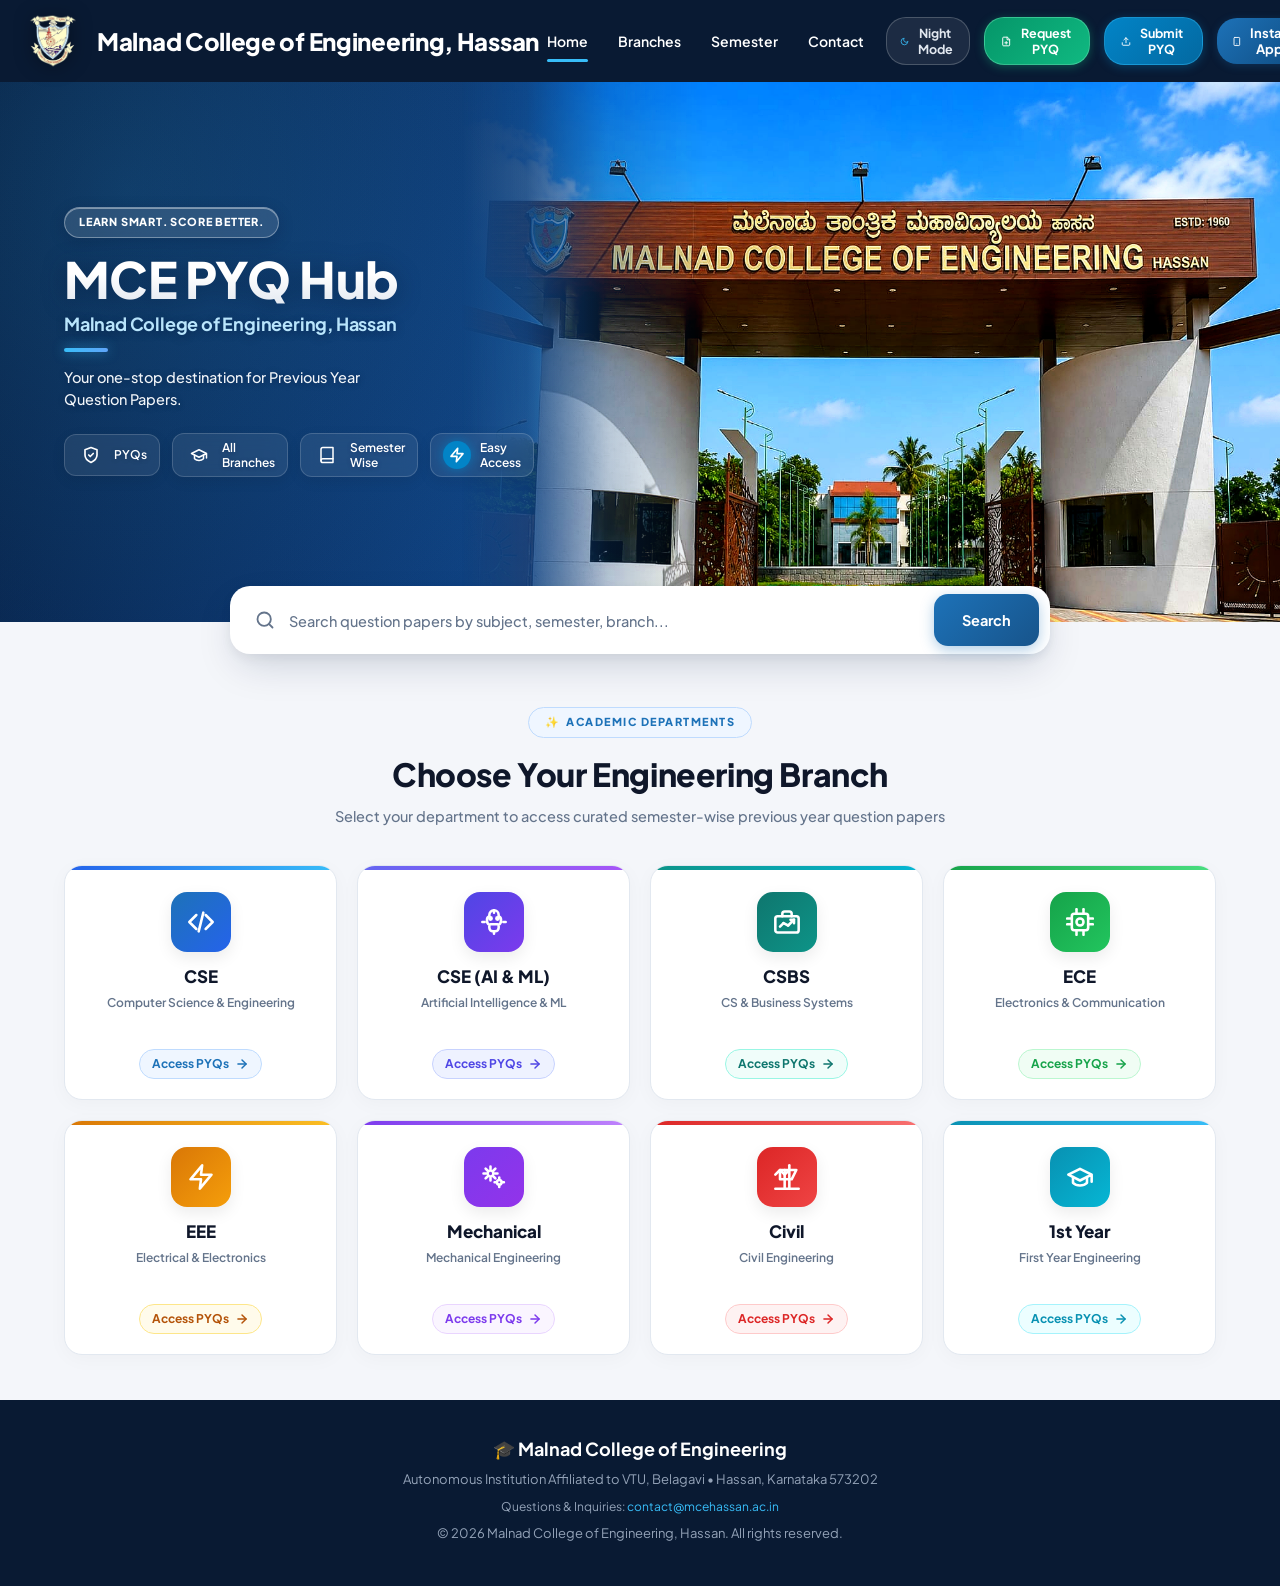
==== index.html @ d12a3bb8 "Initial commit - MCE PYQ Hub" ====
<!DOCTYPE html>
<html lang="en">

<head>
    

    <meta charset="UTF-8">
    <meta name="viewport" content="width=device-width, initial-scale=1.0">
    <title>MCE PYQ Hub</title>
    <!-- Fonts -->
    <link rel="preconnect" href="https://fonts.googleapis.com">
    <link rel="preconnect" href="https://fonts.gstatic.com" crossorigin>
    <link href="https://fonts.googleapis.com/css2?family=Plus+Jakarta+Sans:wght@400;500;600;700;800&display=swap" rel="stylesheet">
    <!-- ONLY style.css?v=16.0 -->
    <link rel="stylesheet" href="style.css?v=16.0">
        <!-- ================= PWA METAS & MANIFEST ================= -->
    <link rel="manifest" href="/manifest.json">
    <link rel="icon" type="image/png" href="/icons/favicon.png">
    <link rel="apple-touch-icon" href="/icons/apple-touch-icon.png">
    <meta name="theme-color" content="#0e306a">
    <meta name="mobile-web-app-capable" content="yes">
    <meta name="apple-mobile-web-app-capable" content="yes">
    <meta name="apple-mobile-web-app-status-bar-style" content="black-translucent">
    <meta name="apple-mobile-web-app-title" content="MCE PYQ Hub">
    <script src="/app-installer.js" defer></script>
</head>

<body class="home-page">

    <!-- ================= HEADER ================= -->
    <header class="home-header">
        <div class="home-brand">
            <div class="home-brand-logo-wrap">
                <img src="mce-logo.png" alt="Malnad College of Engineering Logo" class="home-brand-logo">
            </div>
            <div class="home-brand-text">
                <h1>Malnad College of Engineering, Hassan</h1>
            </div>
        </div>

        <nav class="home-navigation">
            <a href="index.html" class="active">Home</a>
            <a href="#branches">Branches</a>
            <a href="#search">Semester</a>
            <a href="#contact">Contact</a>
            <button type="button" id="themeToggleBtn" onclick="toggleNightMode()" class="theme-toggle-btn" title="Toggle Night Study Mode">
                <svg width="15" height="15" viewBox="0 0 24 24" fill="none" stroke="#38bdf8" stroke-width="2.2" stroke-linecap="round" stroke-linejoin="round">
                    <path d="M21 12.79A9 9 0 1 1 11.21 3 7 7 0 0 0 21 12.79z"></path>
                </svg>
                <span>Night Mode</span>
            </button>
                        <button type="button" onclick="openRequestModal()" class="home-nav-request" title="Ask for previous question papers you need">
                <svg width="15" height="15" viewBox="0 0 24 24" fill="none" stroke="currentColor" stroke-width="2.2" stroke-linecap="round" stroke-linejoin="round">
                    <path d="M14 2H6a2 2 0 0 0-2 2v16a2 2 0 0 0 2 2h12a2 2 0 0 0 2-2V8z"></path>
                    <polyline points="14 2 14 8 20 8"></polyline>
                    <line x1="12" y1="18" x2="12" y2="12"></line>
                    <line x1="9" y1="15" x2="15" y2="15"></line>
                </svg>
                <span>Request PYQ</span>
            </button>
            <button type="button" onclick="openContributeModal()" class="home-nav-contribute">
                <svg width="15" height="15" viewBox="0 0 24 24" fill="none" stroke="currentColor" stroke-width="2.2" stroke-linecap="round" stroke-linejoin="round">
                    <path d="M21 15v4a2 2 0 0 1-2 2H5a2 2 0 0 1-2-2v-4"></path>
                    <polyline points="17 8 12 3 7 8"></polyline>
                    <line x1="12" y1="3" x2="12" y2="15"></line>
                </svg>
                <span>Submit PYQ</span>
            </button>
                    <button type="button" onclick="window.installMceApp && window.installMceApp()" class="nav-install-app-btn btn-install-app" title="Install MCE PYQ Hub App on your device">
                <svg width="15" height="15" viewBox="0 0 24 24" fill="none" stroke="currentColor" stroke-width="2.2" stroke-linecap="round" stroke-linejoin="round">
                    <rect x="5" y="2" width="14" height="20" rx="2" ry="2"></rect>
                    <line x1="12" y1="18" x2="12.01" y2="18"></line>
                </svg>
                <span>Install App</span>
            </button>
        </nav>
    </header>

    <!-- ================= HERO ================= -->
    <section class="home-hero">
        <!-- BACKGROUND IMAGE -->
        <div class="home-hero-image"></div>

        <!-- DARK BLUE LEFT GRADIENT OVERLAY -->
        <div class="home-hero-overlay"></div>

        <!-- LEFT CONTENT -->
        <div class="home-hero-content">
            <div class="home-badge">
                LEARN SMART. SCORE BETTER.
            </div>

            <h2>MCE PYQ Hub</h2>

            <h3>Malnad College of Engineering, Hassan</h3>

            <div class="home-line"></div>

            <p class="home-description">
                Your one-stop destination for Previous Year<br>Question Papers.
            </p>

            <!-- FEATURE PILLS BAR -->
            <div class="home-hero-features">
                <div class="home-hero-feat">
                    <div class="home-feat-icon-box">
                        <svg width="18" height="18" viewBox="0 0 24 24" fill="none" stroke="currentColor" stroke-width="2.2" stroke-linecap="round" stroke-linejoin="round">
                            <path d="M12 22s8-4 8-10V5l-8-3-8 3v7c0 6 8 10 8 10z"></path>
                            <polyline points="9 12 11 14 15 10"></polyline>
                        </svg>
                    </div>
                    <span>PYQs</span>
                </div>

                <div class="home-hero-feat">
                    <div class="home-feat-icon-box">
                        <svg width="18" height="18" viewBox="0 0 24 24" fill="none" stroke="currentColor" stroke-width="2" stroke-linecap="round" stroke-linejoin="round">
                            <path d="M22 10v6M2 10l10-5 10 5-10 5z"></path>
                            <path d="M6 12v5c3 3 9 3 12 0v-5"></path>
                        </svg>
                    </div>
                    <span>All<br>Branches</span>
                </div>

                <div class="home-hero-feat">
                    <div class="home-feat-icon-box">
                        <svg width="18" height="18" viewBox="0 0 24 24" fill="none" stroke="currentColor" stroke-width="2" stroke-linecap="round" stroke-linejoin="round">
                            <path d="M4 19.5A2.5 2.5 0 0 1 6.5 17H20"></path>
                            <path d="M6.5 2H20v20H6.5A2.5 2.5 0 0 1 4 19.5v-15A2.5 2.5 0 0 1 6.5 2z"></path>
                        </svg>
                    </div>
                    <span>Semester<br>Wise</span>
                </div>

                <div class="home-hero-feat feat-active">
                    <div class="home-feat-icon-box active-circle">
                        <svg width="16" height="16" viewBox="0 0 24 24" fill="none" stroke="currentColor" stroke-width="2.5" stroke-linecap="round" stroke-linejoin="round">
                            <polygon points="13 2 3 14 12 14 11 22 21 10 12 10 13 2"></polygon>
                        </svg>
                    </div>
                    <span>Easy<br>Access</span>
                </div>
            </div>
        </div>

        <!-- SEARCH BAR -->
        <div class="home-search-container" id="search">
            <div class="home-search-box">
                <span class="home-search-icon">
                    <svg width="20" height="20" viewBox="0 0 24 24" fill="none" stroke="#64748b" stroke-width="2.2" stroke-linecap="round" stroke-linejoin="round">
                        <circle cx="11" cy="11" r="8"></circle>
                        <line x1="21" y1="21" x2="16.65" y2="16.65"></line>
                    </svg>
                </span>
                <input
                    type="text"
                    id="searchBox"
                    placeholder="Search question papers by subject, semester, branch..."
                >
                <button
                    type="button"
                    id="homeSearchBtn"
                >
                    Search
                </button>
            </div>
            <div id="searchResults" class="home-search-results"></div>
        </div>
    </section>


    <!-- ================= BRANCHES ================= -->
    <section class="home-branches-section" id="branches">
        <div class="home-section-heading">
            <div class="home-explore-badge">
                <span class="badge-sparkle">✨</span>
                <span>ACADEMIC DEPARTMENTS</span>
            </div>
            <h2>Choose Your Engineering Branch</h2>
            <p>Select your department to access curated semester-wise previous year question papers</p>
        </div>

        <div class="home-branches">
            <!-- CSE -->
            <a href="cse.html" class="home-branch-card cse-card">
                <div class="branch-card-accent"></div>
                <div class="home-branch-icon">
                    <svg width="28" height="28" viewBox="0 0 24 24" fill="none" stroke="currentColor" stroke-width="2.2" stroke-linecap="round" stroke-linejoin="round">
                        <polyline points="16 18 22 12 16 6"></polyline>
                        <polyline points="8 6 2 12 8 18"></polyline>
                        <line x1="14" y1="4" x2="10" y2="20"></line>
                    </svg>
                </div>
                <h3>CSE</h3>
                <p>Computer Science & Engineering</p>
                <div class="branch-card-action">
                    <span>Access PYQs</span>
                    <svg width="14" height="14" viewBox="0 0 24 24" fill="none" stroke="currentColor" stroke-width="2.5" stroke-linecap="round" stroke-linejoin="round">
                        <line x1="5" y1="12" x2="19" y2="12"></line>
                        <polyline points="12 5 19 12 12 19"></polyline>
                    </svg>
                </div>
            </a>

            <!-- CSE (AI & ML) -->
            <a href="cse-aiml.html" class="home-branch-card aiml-card">
                <div class="branch-card-accent"></div>
                <div class="home-branch-icon">
                    <svg width="28" height="28" viewBox="0 0 24 24" fill="none" stroke="currentColor" stroke-width="2.2" stroke-linecap="round" stroke-linejoin="round">
                        <path d="M12 2a4 4 0 0 1 4 4v1a3 3 0 0 1 2 2.8V11a4 4 0 0 1-2 3.5V17a3 3 0 0 1-3 3h-2a3 3 0 0 1-3-3v-2.5A4 4 0 0 1 6 11V9.8A3 3 0 0 1 8 7V6a4 4 0 0 1 4-4z"></path>
                        <circle cx="9" cy="9" r="1" fill="currentColor"></circle>
                        <circle cx="15" cy="9" r="1" fill="currentColor"></circle>
                        <path d="M9 14h6"></path>
                        <path d="M12 2v2M12 20v2M2 12h2M20 12h2"></path>
                    </svg>
                </div>
                <h3>CSE (AI & ML)</h3>
                <p>Artificial Intelligence & ML</p>
                <div class="branch-card-action">
                    <span>Access PYQs</span>
                    <svg width="14" height="14" viewBox="0 0 24 24" fill="none" stroke="currentColor" stroke-width="2.5" stroke-linecap="round" stroke-linejoin="round">
                        <line x1="5" y1="12" x2="19" y2="12"></line>
                        <polyline points="12 5 19 12 12 19"></polyline>
                    </svg>
                </div>
            </a>

            <!-- CSBS -->
            <a href="csbs.html" class="home-branch-card csbs-card">
                <div class="branch-card-accent"></div>
                <div class="home-branch-icon">
                    <svg width="28" height="28" viewBox="0 0 24 24" fill="none" stroke="currentColor" stroke-width="2.2" stroke-linecap="round" stroke-linejoin="round">
                        <rect x="2" y="7" width="20" height="14" rx="2" ry="2"></rect>
                        <path d="M16 7V5a2 2 0 0 0-2-2h-4a2 2 0 0 0-2 2v2"></path>
                        <line x1="6" y1="16" x2="9" y2="13"></line>
                        <line x1="9" y1="13" x2="13" y2="15"></line>
                        <line x1="13" y1="15" x2="18" y2="10"></line>
                        <polyline points="15 10 18 10 18 13"></polyline>
                    </svg>
                </div>
                <h3>CSBS</h3>
                <p>CS & Business Systems</p>
                <div class="branch-card-action">
                    <span>Access PYQs</span>
                    <svg width="14" height="14" viewBox="0 0 24 24" fill="none" stroke="currentColor" stroke-width="2.5" stroke-linecap="round" stroke-linejoin="round">
                        <line x1="5" y1="12" x2="19" y2="12"></line>
                        <polyline points="12 5 19 12 12 19"></polyline>
                    </svg>
                </div>
            </a>

            <!-- ECE -->
            <a href="ece.html" class="home-branch-card ece-card">
                <div class="branch-card-accent"></div>
                <div class="home-branch-icon">
                    <svg width="28" height="28" viewBox="0 0 24 24" fill="none" stroke="currentColor" stroke-width="2.2" stroke-linecap="round" stroke-linejoin="round">
                        <rect x="5" y="5" width="14" height="14" rx="2"></rect>
                        <circle cx="12" cy="12" r="3"></circle>
                        <line x1="9" y1="1" x2="9" y2="5"></line>
                        <line x1="15" y1="1" x2="15" y2="5"></line>
                        <line x1="9" y1="19" x2="9" y2="23"></line>
                        <line x1="15" y1="19" x2="15" y2="23"></line>
                        <line x1="1" y1="9" x2="5" y2="9"></line>
                        <line x1="1" y1="14" x2="5" y2="14"></line>
                        <line x1="19" y1="9" x2="23" y2="9"></line>
                        <line x1="19" y1="14" x2="23" y2="14"></line>
                    </svg>
                </div>
                <h3>ECE</h3>
                <p>Electronics & Communication</p>
                <div class="branch-card-action">
                    <span>Access PYQs</span>
                    <svg width="14" height="14" viewBox="0 0 24 24" fill="none" stroke="currentColor" stroke-width="2.5" stroke-linecap="round" stroke-linejoin="round">
                        <line x1="5" y1="12" x2="19" y2="12"></line>
                        <polyline points="12 5 19 12 12 19"></polyline>
                    </svg>
                </div>
            </a>

            <!-- EEE -->
            <a href="eee.html" class="home-branch-card eee-card">
                <div class="branch-card-accent"></div>
                <div class="home-branch-icon">
                    <svg width="28" height="28" viewBox="0 0 24 24" fill="none" stroke="currentColor" stroke-width="2.2" stroke-linecap="round" stroke-linejoin="round">
                        <polygon points="13 2 3 14 12 14 11 22 21 10 12 10 13 2"></polygon>
                    </svg>
                </div>
                <h3>EEE</h3>
                <p>Electrical & Electronics</p>
                <div class="branch-card-action">
                    <span>Access PYQs</span>
                    <svg width="14" height="14" viewBox="0 0 24 24" fill="none" stroke="currentColor" stroke-width="2.5" stroke-linecap="round" stroke-linejoin="round">
                        <line x1="5" y1="12" x2="19" y2="12"></line>
                        <polyline points="12 5 19 12 12 19"></polyline>
                    </svg>
                </div>
            </a>

            <!-- MECHANICAL -->
            <a href="mechanical.html" class="home-branch-card mechanical-card">
                <div class="branch-card-accent"></div>
                <div class="home-branch-icon">
                    <svg width="28" height="28" viewBox="0 0 24 24" fill="none" stroke="currentColor" stroke-width="2.2" stroke-linecap="round" stroke-linejoin="round">
                        <circle cx="9" cy="9" r="2.5"></circle>
                        <path d="M9 3v2M9 13v2M3 9h2M13 9h2M4.8 4.8l1.4 1.4M11.8 11.8l1.4 1.4M4.8 13.2l1.4-1.4M11.8 6.2l1.4-1.4"></path>
                        <circle cx="16.5" cy="16.5" r="2"></circle>
                        <path d="M16.5 12.5v1M16.5 19.5v1M12.5 16.5h1M19.5 16.5h1"></path>
                    </svg>
                </div>
                <h3>Mechanical</h3>
                <p>Mechanical Engineering</p>
                <div class="branch-card-action">
                    <span>Access PYQs</span>
                    <svg width="14" height="14" viewBox="0 0 24 24" fill="none" stroke="currentColor" stroke-width="2.5" stroke-linecap="round" stroke-linejoin="round">
                        <line x1="5" y1="12" x2="19" y2="12"></line>
                        <polyline points="12 5 19 12 12 19"></polyline>
                    </svg>
                </div>
            </a>

            <!-- CIVIL -->
            <a href="civil.html" class="home-branch-card civil-card">
                <div class="branch-card-accent"></div>
                <div class="home-branch-icon">
                    <svg width="28" height="28" viewBox="0 0 24 24" fill="none" stroke="currentColor" stroke-width="2.2" stroke-linecap="round" stroke-linejoin="round">
                        <path d="M2 22h20"></path>
                        <path d="M14 2v20"></path>
                        <path d="M6 6h14l-4 8H6z"></path>
                        <line x1="10" y1="6" x2="10" y2="22"></line>
                        <polyline points="2 10 6 6 10 10 14 6"></polyline>
                    </svg>
                </div>
                <h3>Civil</h3>
                <p>Civil Engineering</p>
                <div class="branch-card-action">
                    <span>Access PYQs</span>
                    <svg width="14" height="14" viewBox="0 0 24 24" fill="none" stroke="currentColor" stroke-width="2.5" stroke-linecap="round" stroke-linejoin="round">
                        <line x1="5" y1="12" x2="19" y2="12"></line>
                        <polyline points="12 5 19 12 12 19"></polyline>
                    </svg>
                </div>
            </a>

            <!-- FIRST YEAR -->
            <a href="first-year.html" class="home-branch-card first-year-card">
                <div class="branch-card-accent"></div>
                <div class="home-branch-icon">
                    <svg width="28" height="28" viewBox="0 0 24 24" fill="none" stroke="currentColor" stroke-width="2.2" stroke-linecap="round" stroke-linejoin="round">
                        <path d="M22 10v6M2 10l10-5 10 5-10 5z"></path>
                        <path d="M6 12v5c3 3 9 3 12 0v-5"></path>
                    </svg>
                </div>
                <h3>1st Year</h3>
                <p>First Year Engineering</p>
                <div class="branch-card-action">
                    <span>Access PYQs</span>
                    <svg width="14" height="14" viewBox="0 0 24 24" fill="none" stroke="currentColor" stroke-width="2.5" stroke-linecap="round" stroke-linejoin="round">
                        <line x1="5" y1="12" x2="19" y2="12"></line>
                        <polyline points="12 5 19 12 12 19"></polyline>
                    </svg>
                </div>
            </a>
        </div>
    </section>

        <!-- ================= FOOTER ================= -->
    <footer class="home-footer" id="about">
        <h3>🎓 Malnad College of Engineering</h3>
        <p>Autonomous Institution Affiliated to VTU, Belagavi • Hassan, Karnataka 573202</p>
        <p id="contact" style="font-size: 12px; color: #94a3b8; margin-top: 6px;">Questions & Inquiries: <a href="mailto:contact@mcehassan.ac.in" style="color: #38bdf8; text-decoration: none;">contact@mcehassan.ac.in</a></p>
        <p class="home-copyright">© 2026 Malnad College of Engineering, Hassan. All rights reserved.</p>
    </footer>

    
    <!-- ================= REQUEST QUESTION PAPER MODAL ================= -->
    <div id="requestModal" class="contribute-modal-backdrop" style="display: none;">
        <div class="contribute-modal-card">
            <div class="contribute-modal-header">
                <div class="contribute-header-title">
                    <div class="contribute-icon-badge request-badge">
                        <svg width="22" height="22" viewBox="0 0 24 24" fill="none" stroke="currentColor" stroke-width="2.2" stroke-linecap="round" stroke-linejoin="round">
                            <path d="M14 2H6a2 2 0 0 0-2 2v16a2 2 0 0 0 2 2h12a2 2 0 0 0 2-2V8z"></path>
                            <polyline points="14 2 14 8 20 8"></polyline>
                            <line x1="12" y1="18" x2="12" y2="12"></line>
                            <line x1="9" y1="15" x2="15" y2="15"></line>
                        </svg>
                    </div>
                    <div>
                        <h3>Request a Question Paper</h3>
                        <p>Can't find an exam paper? Tell us what you need and we'll source it for you!</p>
                    </div>
                </div>
                <button type="button" class="contribute-close-btn" onclick="closeRequestModal()" aria-label="Close modal">&times;</button>
            </div>

            <form id="requestForm" onsubmit="handleRequestSubmit(event)" class="contribute-form">
                <div class="contribute-form-grid">
                    <div class="form-group">
                        <label for="reqName">Your Name or USN <span class="optional-tag">(Optional)</span></label>
                        <input type="text" id="reqName" name="student_name" placeholder="e.g. 4MC22CS001 or Rahul M" class="form-input">
                    </div>

                    <div class="form-group">
                        <label for="reqBranch">Engineering Branch <span class="required-star">*</span></label>
                        <select id="reqBranch" name="branch" required class="form-select" onchange="onRequestBranchChange(this.value)">
                            <option value="" disabled selected>Select Branch</option>
                            <option value="CSE">CSE (Computer Science)</option>
                            <option value="CSE(AI&ML)">CSE (AI & ML)</option>
                            <option value="CSBS">CSBS (CS & Business Systems)</option>
                            <option value="ECE">ECE (Electronics & Comm.)</option>
                            <option value="EEE">EEE (Electrical & Electronics)</option>
                            <option value="Mechanical">Mechanical Engineering</option>
                            <option value="Civil">Civil Engineering</option>
                            <option value="First Year">1st Year (Physics / Chem Cycle)</option>
                        </select>
                    </div>

                    <div class="form-group">
                        <label for="reqSem">Semester <span class="required-star">*</span></label>
                        <select id="reqSem" name="semester" required class="form-select">
                            <option value="" disabled selected>Select Semester</option>
                            <option value="1st Semester">1st Semester</option>
                            <option value="2nd Semester">2nd Semester</option>
                            <option value="3rd Semester">3rd Semester</option>
                            <option value="4th Semester">4th Semester</option>
                            <option value="5th Semester">5th Semester</option>
                            <option value="6th Semester">6th Semester</option>
                            <option value="7th Semester">7th Semester</option>
                            <option value="8th Semester">8th Semester</option>
                        </select>
                    </div>

                    <div class="form-group">
                        <label for="reqSubject">Subject Name <span class="required-star">*</span></label>
                        <input type="text" id="reqSubject" name="subject" required placeholder="e.g. Microcontrollers, Operating Systems" class="form-input">
                    </div>

                    <div class="form-group">
                        <label for="reqYear">Examination Year <span class="required-star">*</span></label>
                        <select id="reqYear" name="year" required class="form-select">
                            <option value="" disabled selected>Select Year</option>
                            <option value="2025">2025</option>
                            <option value="2024">2024</option>
                            <option value="2023">2023</option>
                            <option value="2022">2022</option>
                            <option value="2021">2021</option>
                            <option value="Any Previous Year">Any Previous Year</option>
                        </select>
                    </div>

                    <div class="form-group">
                        <label for="reqType">Exam Scheme / Type <span class="optional-tag">(Optional)</span></label>
                        <input type="text" id="reqType" name="exam_type" placeholder="e.g. Autonomous SEE Exam / CIE-1 / CIE-2" class="form-input">
                    </div>
                </div>

                <div class="form-group" style="margin-top: 14px;">
                    <label for="reqNotes">Additional Details or Specific Questions <span class="optional-tag">(Optional)</span></label>
                    <textarea id="reqNotes" name="notes" rows="2" placeholder="e.g. Looking for Dec 2023 Autonomous Scheme question paper urgently" class="form-input" style="resize: vertical; font-family: inherit;"></textarea>
                </div>

                <div id="requestAlert" class="contrib-alert" style="display: none;"></div>

                <div class="contribute-actions">
                    <button type="button" class="btn-cancel" onclick="closeRequestModal()">Cancel</button>
                    <button type="submit" id="requestSubmitBtn" class="btn-submit-contrib" style="background: linear-gradient(135deg, #059669 0%, #10b981 100%);">
                        <span>Submit Paper Request</span>
                        <svg width="15" height="15" viewBox="0 0 24 24" fill="none" stroke="currentColor" stroke-width="2.2" stroke-linecap="round" stroke-linejoin="round">
                            <line x1="22" y1="2" x2="11" y2="13"></line>
                            <polygon points="22 2 15 22 11 13 2 9 22 2"></polygon>
                        </svg>
                    </button>
                </div>
                <div class="modal-switch-hint">Looking for a question paper instead of uploading? <a onclick="switchToRequestModal()">Click here to Request a Paper &rarr;</a></div>
            </form>
        </div>
    </div>

    <!-- ================= COMMUNITY CONTRIBUTION MODAL ================= -->
    <div id="contributeModal" class="contribute-modal-backdrop" style="display: none;">
        <div class="contribute-modal-card">
            <div class="contribute-modal-header">
                <div class="contribute-header-title">
                    <div class="contribute-icon-badge">
                        <svg width="22" height="22" viewBox="0 0 24 24" fill="none" stroke="currentColor" stroke-width="2.2" stroke-linecap="round" stroke-linejoin="round">
                            <path d="M21 15v4a2 2 0 0 1-2 2H5a2 2 0 0 1-2-2v-4"></path>
                            <polyline points="17 8 12 3 7 8"></polyline>
                            <line x1="12" y1="3" x2="12" y2="15"></line>
                        </svg>
                    </div>
                    <div>
                        <h3>Submit a Question Paper</h3>
                        <p>Share freshly conducted CIE / SEE exam papers with fellow students</p>
                    </div>
                </div>
                <button type="button" class="contribute-close-btn" onclick="closeContributeModal()" aria-label="Close modal">&times;</button>
            </div>

            <form id="contributeForm" onsubmit="handleContributeSubmit(event)" class="contribute-form">
                <div class="contribute-form-grid">
                    <div class="form-group">
                        <label for="contribName">Your Name or USN <span class="optional-tag">(Optional)</span></label>
                        <input type="text" id="contribName" name="contributor_name" placeholder="e.g. 4MC22CS001 or Rahul M" class="form-input">
                    </div>

                    <div class="form-group">
                        <label for="contribBranch">Engineering Branch <span class="required-star">*</span></label>
                        <select id="contribBranch" name="branch" required class="form-select">
                            <option value="" disabled selected>Select Branch</option>
                            <option value="CSE">CSE (Computer Science)</option>
                            <option value="CSE(AI&ML)">CSE (AI & ML)</option>
                            <option value="CSBS">CSBS (CS & Business Systems)</option>
                            <option value="ECE">ECE (Electronics & Comm.)</option>
                            <option value="EEE">EEE (Electrical & Electronics)</option>
                            <option value="Mechanical">Mechanical Engineering</option>
                            <option value="Civil">Civil Engineering</option>
                            <option value="First Year">1st Year (Physics / Chem Cycle)</option>
                        </select>
                    </div>

                    <div class="form-group">
                        <label for="contribSem">Semester <span class="required-star">*</span></label>
                        <select id="contribSem" name="semester" required class="form-select">
                            <option value="" disabled selected>Select Semester</option>
                            <option value="1st Semester">1st Semester</option>
                            <option value="2nd Semester">2nd Semester</option>
                            <option value="3rd Semester">3rd Semester</option>
                            <option value="4th Semester">4th Semester</option>
                            <option value="5th Semester">5th Semester</option>
                            <option value="6th Semester">6th Semester</option>
                            <option value="7th Semester">7th Semester</option>
                            <option value="8th Semester">8th Semester</option>
                        </select>
                    </div>

                    <div class="form-group">
                        <label for="contribSubject">Subject Name <span class="required-star">*</span></label>
                        <input type="text" id="contribSubject" name="subject" required placeholder="e.g. Machine Learning, VLSI" class="form-input">
                    </div>

                    <div class="form-group">
                        <label for="contribYear">Examination Year <span class="required-star">*</span></label>
                        <input type="number" id="contribYear" name="year" required min="2015" max="2030" value="2025" class="form-input">
                    </div>

                    <div class="form-group">
                        <label for="contribTitle">Exam Type / Scheme</label>
                        <input type="text" id="contribTitle" name="title" placeholder="e.g. Autonomous SEE Exam / CIE-2" class="form-input">
                    </div>
                </div>

                <div class="form-group full-width">
                    <label for="contribFile">Question Paper File (PDF or Phone Photo) <span class="required-star">*</span></label>
                    <div class="file-dropzone" onclick="document.getElementById('contribFile').click()">
                        <input type="file" id="contribFile" name="file" accept=".pdf,image/png,image/jpeg,image/jpg" required style="display: none;" onchange="handleContribFileSelect(this)">
                        <div class="dropzone-inner" id="dropzoneContent">
                            <svg width="34" height="34" viewBox="0 0 24 24" fill="none" stroke="#38bdf8" stroke-width="2" stroke-linecap="round" stroke-linejoin="round">
                                <path d="M21 15v4a2 2 0 0 1-2 2H5a2 2 0 0 1-2-2v-4"></path>
                                <polyline points="17 8 12 3 7 8"></polyline>
                                <line x1="12" y1="3" x2="12" y2="15"></line>
                            </svg>
                            <p class="dropzone-text" id="dropzoneFilename"><strong>Click to select file</strong> or drag and drop</p>
                            <p class="dropzone-hint">Accepts PDF documents or Smartphone camera photos (.pdf, .jpg, .png)</p>
                        </div>
                    </div>
                </div>

                <div id="contribAlert" class="contrib-alert" style="display: none;"></div>

                <div class="contribute-modal-actions">
                    <button type="button" class="btn-cancel" onclick="closeContributeModal()">Cancel</button>
                    <button type="submit" id="contribSubmitBtn" class="btn-submit-contrib">
                        <span>Submit for Verification</span>
                        <svg width="15" height="15" viewBox="0 0 24 24" fill="none" stroke="currentColor" stroke-width="2.5" stroke-linecap="round" stroke-linejoin="round">
                            <line x1="22" y1="2" x2="11" y2="13"></line>
                            <polygon points="22 2 15 22 11 13 2 9 22 2"></polygon>
                        </svg>
                    </button>
                </div>
                <div class="modal-switch-hint">Have a question paper to share with students? <a onclick="switchToSubmitModal()">Click here to Submit / Upload &rarr;</a></div>
            </form>
        </div>
    </div>

    <!-- JAVASCRIPT -->
    <script src="script.js?v=7.0"></script>
    <script src="study-companion.js?v=2.0"></script>
    <script src="request-paper.js?v=2.0"></script>
</body>
</html>
---- style.css ----
/* =========================================
   RESET & BASE STYLES
========================================= */

* {
    margin: 0;
    padding: 0;
    box-sizing: border-box;
}

html {
    scroll-behavior: smooth;
}

body {
    font-family: 'Plus Jakarta Sans', Arial, Helvetica, sans-serif;
    background: #f4f6fa;
    color: #1e293b;
    line-height: 1.5;
}

button,
input {
    font-family: inherit;
}


/* =========================================
   HEADER
========================================= */

.home-header {
    height: 82px;
    background: #091a33;
    display: flex;
    align-items: center;
    justify-content: space-between;
    padding: 0 24px;
    position: relative;
    z-index: 100;
}

.home-brand {
    display: flex;
    align-items: center;
    gap: 15px;
    color: white;
    margin-left: 0;
}

.home-brand-logo-wrap {
    display: flex;
    align-items: center;
    justify-content: center;
    flex-shrink: 0;
}

.home-brand-logo {
    width: 58px;
    height: 58px;
    object-fit: contain;
    filter: drop-shadow(0 2px 10px rgba(0, 0, 0, 0.4));
    transition: transform 0.2s ease;
}

.home-brand:hover .home-brand-logo {
    transform: scale(1.06);
}

.home-brand-text h1 {
    font-size: 24px;
    font-weight: 800;
    color: #ffffff;
    letter-spacing: -0.3px;
    line-height: 1.2;
    margin: 0;
    white-space: nowrap;
}

.home-brand-text p {
    font-size: 12px;
    color: #93c5fd;
    font-weight: 600;
    letter-spacing: 0.15px;
    margin-top: 2px;
}


/* =========================================
   NAVIGATION
========================================= */

.home-navigation {
    display: flex;
    align-items: center;
    gap: 14px;
}

.home-navigation a {
    color: #ffffff;
    text-decoration: none;
    font-size: 14px;
    font-weight: 600;
    padding: 8px 8px;
    position: relative;
    transition: color 0.2s ease;
    display: inline-flex;
    align-items: center;
}

.home-navigation a:hover {
    color: #93c5fd;
}

.home-navigation a.active::after {
    content: "";
    position: absolute;
    bottom: -2px;
    left: 8px;
    right: 8px;
    height: 3px;
    background: #38bdf8;
    border-radius: 2px;
}

.home-nav-login {
    background: #1d72b8 !important;
    padding: 8px 18px !important;
    border-radius: 20px !important;
    color: #ffffff !important;
    font-size: 13.5px !important;
    font-weight: 600 !important;
    display: inline-flex !important;
    align-items: center;
    gap: 6px;
    transition: background 0.2s ease, transform 0.15s ease !important;
}

.home-nav-login:hover {
    background: #165ca0 !important;
    color: #ffffff !important;
    transform: translateY(-1px);
}

.home-nav-login.active::after {
    display: none !important;
}


/* =========================================
   HERO SECTION
========================================= */

.home-hero {
    height: 540px;
    position: relative;
    overflow: visible;
    background: radial-gradient(circle at 10% 20%, rgba(56, 189, 248, 0.18), transparent 42%), linear-gradient(108deg, #071f42 0%, #0d3872 32%, #1459a6 65%, #2481d8 100%);
    -webkit-font-smoothing: antialiased;
    -moz-osx-font-smoothing: grayscale;
}


/* COLLEGE BACKGROUND IMAGE ON RIGHT - 8K UHD CLEAR & CRISP */
.home-hero-image {
    position: absolute;
    top: 0;
    right: 0;
    width: 64%;
    height: 100%;
    background-image: url("mce-campus.jpg");
    background-size: cover;
    background-position: center 15%;
    background-repeat: no-repeat;
    image-rendering: -webkit-optimize-contrast;
    image-rendering: crisp-edges;
    -webkit-mask-image: linear-gradient(to right, transparent 0%, rgba(0, 0, 0, 0.12) 8%, rgba(0, 0, 0, 0.72) 18%, rgba(0, 0, 0, 1) 30%, rgba(0, 0, 0, 1) 100%);
    mask-image: linear-gradient(to right, transparent 0%, rgba(0, 0, 0, 0.12) 8%, rgba(0, 0, 0, 0.72) 18%, rgba(0, 0, 0, 1) 30%, rgba(0, 0, 0, 1) 100%);
    z-index: 1;
}


/* SEAMLESS SOFT AMBIENT OVERLAY */
.home-hero-overlay {
    position: absolute;
    inset: 0;
    background: linear-gradient(
        90deg,
        rgba(7, 31, 66, 0.18) 0%,
        rgba(7, 31, 66, 0.04) 36%,
        transparent 55%
    );
    z-index: 2;
    pointer-events: none;
}


/* HERO CONTENT ON LEFT - 8K TYPOGRAPHY */
.home-hero-content {
    position: relative;
    z-index: 3;
    width: 48%;
    max-width: 580px;
    height: 100%;
    display: flex;
    flex-direction: column;
    justify-content: center;
    padding-left: 5%;
    padding-bottom: 20px;
    color: white;
}

.home-badge {
    display: inline-flex;
    align-items: center;
    gap: 7px;
    width: fit-content;
    background: rgba(255, 255, 255, 0.12);
    backdrop-filter: blur(12px);
    -webkit-backdrop-filter: blur(12px);
    color: #ffffff;
    padding: 6px 14px;
    border-radius: 20px;
    font-size: 11px;
    font-weight: 800;
    letter-spacing: 0.8px;
    margin-bottom: 14px;
    border: 1px solid rgba(255, 255, 255, 0.35);
    text-transform: uppercase;
    box-shadow: 0 4px 16px rgba(0, 15, 45, 0.2), inset 0 1px 0 rgba(255, 255, 255, 0.4);
}

.home-hero-content h2 {
    font-size: 50px;
    font-weight: 800;
    line-height: 1.08;
    margin: 0 0 6px 0;
    color: #ffffff;
    letter-spacing: -0.6px;
    background: linear-gradient(180deg, #ffffff 40%, #e2e8f0 100%);
    -webkit-background-clip: text;
    -webkit-text-fill-color: transparent;
    filter: drop-shadow(0 3px 12px rgba(0, 20, 50, 0.45));
}

.home-hero-content h3 {
    font-size: 18px;
    font-weight: 700;
    line-height: 1.35;
    margin: 0 0 12px 0;
    color: #bae6fd;
    letter-spacing: -0.2px;
    text-shadow: 0 2px 8px rgba(0, 20, 50, 0.4);
}

.home-line {
    width: 44px;
    height: 3.5px;
    background: linear-gradient(90deg, #38bdf8, #60a5fa);
    box-shadow: 0 0 12px rgba(56, 189, 248, 0.6);
    border-radius: 4px;
    margin: 0 0 14px 0;
}

.home-description {
    font-size: 14.5px;
    line-height: 1.55;
    color: #f1f5f9;
    margin: 0 0 22px 0;
    text-shadow: 0 1px 6px rgba(0, 20, 50, 0.4);
    font-weight: 500;
}


/* HERO FEATURE PILLS ROW */
.home-hero-features {
    display: flex;
    gap: 12px;
    align-items: center;
    flex-wrap: wrap;
}

.home-hero-feat {
    display: flex;
    align-items: center;
    gap: 9px;
    color: #ffffff;
    font-size: 12px;
    font-weight: 600;
    line-height: 1.25;
    background: rgba(255, 255, 255, 0.08);
    backdrop-filter: blur(8px);
    -webkit-backdrop-filter: blur(8px);
    border: 1px solid rgba(255, 255, 255, 0.16);
    padding: 6px 12px;
    border-radius: 12px;
    box-shadow: 0 4px 14px rgba(0, 0, 0, 0.08);
    text-shadow: 0 1px 4px rgba(0, 25, 70, 0.3);
    transition: transform 0.2s ease, background 0.2s ease;
}

.home-hero-feat:hover {
    transform: translateY(-2px);
    background: rgba(255, 255, 255, 0.14);
}

.home-feat-icon-box {
    display: flex;
    align-items: center;
    justify-content: center;
    width: 28px;
    height: 28px;
    color: #ffffff;
    flex-shrink: 0;
}

.home-feat-icon-box.active-circle {
    background: #0284c7;
    border-radius: 50%;
    color: #ffffff;
    box-shadow: 0 0 12px rgba(2, 132, 199, 0.7);
}


/* =========================================
   SEARCH BAR
========================================= */

.home-search-container {
    position: absolute;
    left: 50%;
    bottom: -32px;
    transform: translateX(-50%);
    width: min(820px, 90%);
    z-index: 20;
}

.home-search-box {
    height: 68px;
    width: 100%;
    background: #ffffff;
    display: flex;
    align-items: center;
    padding: 6px 10px 6px 24px;
    border-radius: 20px;
    border: 1.5px solid rgba(255, 255, 255, 0.8);
    box-shadow: 0 16px 40px -8px rgba(0, 28, 64, 0.18), 0 4px 12px rgba(0, 0, 0, 0.05);
    transition: all 0.25s ease;
}

.home-search-box:focus-within {
    box-shadow: 0 20px 48px -4px rgba(29, 114, 184, 0.25), 0 0 0 4px rgba(37, 99, 235, 0.15);
    border-color: #93c5fd;
    transform: translateY(-2px);
}

.home-search-icon {
    display: flex;
    align-items: center;
    margin-right: 14px;
}

.home-search-box input {
    flex: 1;
    height: 100%;
    border: none;
    outline: none;
    font-size: 15px;
    color: #0f172a;
    font-weight: 500;
    background: transparent;
}

.home-search-box input::placeholder {
    color: #64748b;
    font-size: 14.5px;
}

.home-search-box button {
    height: 52px;
    padding: 0 28px;
    border: none;
    border-radius: 14px;
    background: linear-gradient(135deg, #1d72b8 0%, #17548b 100%);
    color: #ffffff;
    font-size: 14.5px;
    font-weight: 700;
    cursor: pointer;
    display: inline-flex;
    align-items: center;
    gap: 8px;
    transition: all 0.2s ease;
    box-shadow: 0 4px 14px rgba(29, 114, 184, 0.35);
}

.home-search-box button:hover {
    background: linear-gradient(135deg, #165ca0 0%, #103d68 100%);
    transform: translateY(-1px);
    box-shadow: 0 6px 18px rgba(29, 114, 184, 0.45);
}


/* =========================================
   BRANCHES SECTION (EXPLORE)
========================================= */

.home-branches-section {
    padding: 85px 5% 45px;
    background: #f4f6fa;
}

.home-section-heading {
    text-align: center;
    margin-bottom: 38px;
}

.home-explore-badge {
    display: inline-flex;
    align-items: center;
    gap: 6px;
    background: #eff6ff;
    color: #1d72b8;
    border: 1px solid #bfdbfe;
    font-size: 11px;
    font-weight: 800;
    letter-spacing: 1.5px;
    padding: 6px 16px;
    border-radius: 20px;
    margin-bottom: 12px;
    text-transform: uppercase;
}

.home-section-heading h2 {
    font-size: 32px;
    font-weight: 800;
    color: #0f172a;
    margin-bottom: 8px;
    letter-spacing: -0.4px;
}

.home-section-heading p {
    font-size: 14.5px;
    color: #64748b;
    font-weight: 500;
}

/* BRANCH CARDS GRID */
.home-branches {
    display: grid;
    grid-template-columns: repeat(4, 1fr);
    gap: 20px;
    max-width: 1240px;
    margin: 0 auto;
}

.home-branch-card {
    background: #ffffff;
    border: 1.5px solid #e2e8f0;
    border-radius: 18px;
    min-height: 235px;
    padding: 26px 16px 20px;
    cursor: pointer;
    text-align: center;
    text-decoration: none;
    color: inherit;
    position: relative;
    overflow: hidden;
    box-shadow: 0 4px 20px rgba(0, 0, 0, 0.03);
    transition: all 0.3s cubic-bezier(0.16, 1, 0.3, 1);
    display: flex;
    flex-direction: column;
    align-items: center;
    justify-content: space-between;
    box-sizing: border-box;
}

.branch-card-accent {
    position: absolute;
    top: 0;
    left: 0;
    right: 0;
    height: 4px;
}

.home-branch-card:hover {
    transform: translateY(-8px);
}

.home-branch-icon {
    width: 60px;
    height: 60px;
    margin-bottom: 12px;
    border-radius: 16px;
    display: flex;
    align-items: center;
    justify-content: center;
    box-shadow: 0 6px 16px rgba(0, 0, 0, 0.08);
    transition: transform 0.3s cubic-bezier(0.34, 1.56, 0.64, 1);
}

.home-branch-card:hover .home-branch-icon {
    transform: scale(1.1);
}

.home-branch-card h3 {
    font-size: 17px;
    font-weight: 800;
    color: #0f172a;
    margin-bottom: 4px;
}

.home-branch-card p {
    font-size: 12px;
    font-weight: 600;
    line-height: 1.45;
    color: #64748b;
    margin-bottom: 14px;
    flex-grow: 1;
}

.branch-card-action {
    font-size: 12px;
    font-weight: 700;
    display: inline-flex;
    align-items: center;
    gap: 6px;
    padding: 5px 12px;
    border-radius: 20px;
    transition: all 0.2s ease;
}

.branch-card-action svg {
    transition: transform 0.2s ease;
}

.home-branch-card:hover .branch-card-action svg {
    transform: translateX(3px);
}

/* INDIVIDUAL BRANCH COLORS & GLOWS */
.cse-card .branch-card-accent { background: linear-gradient(90deg, #2563eb, #38bdf8); }
.cse-card .home-branch-icon { background: linear-gradient(135deg, #1d72b8 0%, #2563eb 100%); color: #ffffff; }
.cse-card .branch-card-action { color: #1d72b8; background: #eff6ff; border: 1px solid #bfdbfe; }
.cse-card:hover { border-color: #93c5fd; box-shadow: 0 16px 36px -6px rgba(37, 99, 235, 0.22); }

.aiml-card .branch-card-accent { background: linear-gradient(90deg, #6366f1, #a855f7); }
.aiml-card .home-branch-icon { background: linear-gradient(135deg, #4f46e5 0%, #7c3aed 100%); color: #ffffff; }
.aiml-card .branch-card-action { color: #4f46e5; background: #eef2ff; border: 1px solid #c7d2fe; }
.aiml-card:hover { border-color: #a5b4fc; box-shadow: 0 16px 36px -6px rgba(99, 102, 241, 0.25); }

.csbs-card .branch-card-accent { background: linear-gradient(90deg, #0d9488, #06b6d4); }
.csbs-card .home-branch-icon { background: linear-gradient(135deg, #0f766e 0%, #0d9488 100%); color: #ffffff; }
.csbs-card .branch-card-action { color: #0f766e; background: #f0fdfa; border: 1px solid #99f6e4; }
.csbs-card:hover { border-color: #5eead4; box-shadow: 0 16px 36px -6px rgba(13, 148, 136, 0.25); }

.ece-card .branch-card-accent { background: linear-gradient(90deg, #16a34a, #4ade80); }
.ece-card .home-branch-icon { background: linear-gradient(135deg, #16a34a 0%, #22c55e 100%); color: #ffffff; }
.ece-card .branch-card-action { color: #16a34a; background: #f0fdf4; border: 1px solid #bbf7d0; }
.ece-card:hover { border-color: #86efac; box-shadow: 0 16px 36px -6px rgba(22, 163, 74, 0.22); }

.eee-card .branch-card-accent { background: linear-gradient(90deg, #d97706, #fbbf24); }
.eee-card .home-branch-icon { background: linear-gradient(135deg, #d97706 0%, #f59e0b 100%); color: #ffffff; }
.eee-card .branch-card-action { color: #b45309; background: #fffbeb; border: 1px solid #fde68a; }
.eee-card:hover { border-color: #fde68a; box-shadow: 0 16px 36px -6px rgba(245, 158, 11, 0.22); }

.mechanical-card .branch-card-accent { background: linear-gradient(90deg, #7c3aed, #c084fc); }
.mechanical-card .home-branch-icon { background: linear-gradient(135deg, #7c3aed 0%, #9333ea 100%); color: #ffffff; }
.mechanical-card .branch-card-action { color: #7c3aed; background: #faf5ff; border: 1px solid #e9d5ff; }
.mechanical-card:hover { border-color: #d8b4fe; box-shadow: 0 16px 36px -6px rgba(124, 58, 237, 0.22); }

.civil-card .branch-card-accent { background: linear-gradient(90deg, #dc2626, #f87171); }
.civil-card .home-branch-icon { background: linear-gradient(135deg, #dc2626 0%, #ef4444 100%); color: #ffffff; }
.civil-card .branch-card-action { color: #dc2626; background: #fef2f2; border: 1px solid #fecaca; }
.civil-card:hover { border-color: #fca5a5; box-shadow: 0 16px 36px -6px rgba(220, 38, 38, 0.22); }

.first-year-card .branch-card-accent { background: linear-gradient(90deg, #0891b2, #38bdf8); }
.first-year-card .home-branch-icon { background: linear-gradient(135deg, #0891b2 0%, #06b6d4 100%); color: #ffffff; }
.first-year-card .branch-card-action { color: #0891b2; background: #ecfeff; border: 1px solid #a5f3fc; }
.first-year-card:hover { border-color: #a5f3fc; box-shadow: 0 16px 36px -6px rgba(8, 145, 178, 0.22); }


/* =========================================
   TRUST BAR
========================================= */

.home-trust {
    max-width: 950px;
    margin: 15px auto 30px;
    padding: 14px 28px;
    background: #ffffff;
    display: flex;
    justify-content: space-around;
    align-items: center;
    border-radius: 12px;
    box-shadow: 0 4px 16px rgba(0, 0, 0, 0.04);
}

.home-trust div {
    display: flex;
    align-items: center;
    gap: 10px;
    color: #334155;
    font-size: 13.5px;
    font-weight: 600;
}


/* =========================================
   FOOTER
========================================= */

.home-footer {
    background: #091a33;
    color: #ffffff;
    text-align: center;
    padding: 35px 20px;
}

.home-footer h3 {
    font-size: 18px;
    font-weight: 700;
    margin-bottom: 8px;
}

.home-footer p {
    color: #94a3b8;
    font-size: 13px;
    margin-bottom: 8px;
}

.home-copyright {
    font-size: 12px;
    color: #64748b;
}


/* =========================================
   TABLET RESPONSIVE
========================================= */

@media (max-width: 1024px) {
    .home-branches {
        grid-template-columns: repeat(3, 1fr);
    }

    .home-navigation {
        gap: 18px;
    }

    .home-hero-content {
        width: 60%;
    }
}


/* =========================================
   MOBILE RESPONSIVE
========================================= */

@media (max-width: 768px) {
    .home-header {
        height: auto;
        padding: 15px 20px;
        flex-direction: column;
        gap: 15px;
    }

    .home-brand-text h1 {
        font-size: 19px;
        white-space: normal;
        text-align: center;
    }

    .home-navigation {
        flex-wrap: wrap;
        justify-content: center;
        gap: 15px;
    }

    .home-navigation a {
        padding: 5px;
    }

    .home-nav-login {
        display: none;
    }

    .home-hero {
        height: 560px;
    }

    .home-hero-image {
        width: 100%;
        -webkit-mask-image: none;
        mask-image: none;
    }

    .home-hero-content {
        width: 100%;
        padding-left: 20px;
        padding-right: 20px;
    }

    .home-hero-content h2 {
        font-size: 40px;
    }

    .home-hero-content h3 {
        font-size: 16px;
    }

    .home-hero-overlay {
        background: rgba(8, 26, 52, 0.88);
    }

    .home-hero-features {
        flex-wrap: wrap;
        gap: 14px;
    }

    .home-search-container {
        width: 90%;
    }

    .home-search-box {
        padding-left: 15px;
    }

    .home-search-box button {
        width: 90px;
    }

    .home-branches {
        grid-template-columns: repeat(2, 1fr);
        gap: 15px;
    }

    .home-trust {
        flex-direction: column;
        gap: 15px;
        margin-left: 15px;
        margin-right: 15px;
    }
}


/* =========================================
   BRANCH PAGES (.branch-page)
========================================= */

.branch-page {
    background: #f4f6fa;
    color: #1e293b;
    font-family: 'Plus Jakarta Sans', Arial, Helvetica, sans-serif;
    min-height: 100vh;
}

/* DEPARTMENT HERO BANNER */
.branch-hero {
    background: radial-gradient(circle at 90% 10%, rgba(56, 189, 248, 0.15), transparent 45%), linear-gradient(135deg, #091a33 0%, #102e5a 100%);
    color: white;
    padding: 42px 5% 48px;
    border-bottom: 3px solid #1d72b8;
    position: relative;
    box-shadow: 0 4px 20px rgba(0, 0, 0, 0.12);
}

.branch-hero.cse-hero {
    border-bottom-color: #2563eb;
    background: radial-gradient(circle at 88% 15%, rgba(59, 130, 246, 0.22), transparent 45%), linear-gradient(135deg, #091a33 0%, #0d366e 100%);
}

.branch-hero.aiml-hero {
    border-bottom-color: #6366f1;
    background: radial-gradient(circle at 88% 15%, rgba(99, 102, 241, 0.25), transparent 45%), linear-gradient(135deg, #091a33 0%, #1e1b4b 100%);
}

.branch-hero.csbs-hero {
    border-bottom-color: #0d9488;
    background: radial-gradient(circle at 88% 15%, rgba(13, 148, 136, 0.25), transparent 45%), linear-gradient(135deg, #091a33 0%, #042f2e 100%);
}

.branch-hero.ece-hero {
    border-bottom-color: #22c55e;
    background: radial-gradient(circle at 88% 15%, rgba(34, 197, 94, 0.22), transparent 45%), linear-gradient(135deg, #091a33 0%, #0c3d2b 100%);
}

.branch-hero.eee-hero {
    border-bottom-color: #f59e0b;
    background: radial-gradient(circle at 88% 15%, rgba(245, 158, 11, 0.22), transparent 45%), linear-gradient(135deg, #091a33 0%, #3d2c0c 100%);
}

.branch-hero.mechanical-hero {
    border-bottom-color: #9333ea;
    background: radial-gradient(circle at 88% 15%, rgba(147, 51, 234, 0.22), transparent 45%), linear-gradient(135deg, #091a33 0%, #30104d 100%);
}

.branch-hero.civil-hero {
    border-bottom-color: #ef4444;
    background: radial-gradient(circle at 88% 15%, rgba(239, 68, 68, 0.22), transparent 45%), linear-gradient(135deg, #091a33 0%, #47110c 100%);
}

.branch-hero.first-year-hero {
    border-bottom-color: #06b6d4;
    background: radial-gradient(circle at 88% 15%, rgba(6, 182, 212, 0.22), transparent 45%), linear-gradient(135deg, #091a33 0%, #0a3d47 100%);
}

.branch-hero-inner {
    max-width: 1100px;
    margin: 0 auto;
}

.branch-pill-badge {
    display: inline-block;
    font-size: 11px;
    font-weight: 800;
    letter-spacing: 0.8px;
    padding: 6px 14px;
    border-radius: 20px;
    margin-bottom: 12px;
    text-transform: uppercase;
}

.cse-badge { background: #1e3a8a; color: #93c5fd; border: 1px solid rgba(147, 197, 253, 0.3); }
.aiml-badge { background: #312e81; color: #c7d2fe; border: 1px solid rgba(199, 210, 254, 0.3); }
.csbs-badge { background: #134e4a; color: #99f6e4; border: 1px solid rgba(153, 246, 228, 0.3); }
.ece-badge { background: #064e3b; color: #86efac; border: 1px solid rgba(134, 239, 172, 0.3); }
.eee-badge { background: #451a03; color: #fde047; border: 1px solid rgba(253, 224, 71, 0.3); }
.mechanical-badge { background: #3b0764; color: #d8b4fe; border: 1px solid rgba(216, 180, 254, 0.3); }
.civil-badge { background: #450a0a; color: #fca5a5; border: 1px solid rgba(252, 165, 165, 0.3); }
.first-year-badge { background: #083344; color: #67e8f9; border: 1px solid rgba(103, 232, 249, 0.3); }

.branch-hero h1 {
    font-size: 34px;
    font-weight: 800;
    color: #ffffff;
    margin-bottom: 8px;
    letter-spacing: -0.5px;
}

.branch-hero p {
    font-size: 15px;
    color: #cbd5e1;
    max-width: 720px;
    line-height: 1.6;
    margin-bottom: 24px;
}

/* SEMESTER QUICK JUMP PILLS */
.semester-pills {
    display: flex;
    flex-wrap: wrap;
    gap: 8px;
}

.sem-pill {
    background: rgba(255, 255, 255, 0.12);
    color: #ffffff;
    border: 1px solid rgba(255, 255, 255, 0.2);
    padding: 7px 16px;
    border-radius: 20px;
    font-size: 13px;
    font-weight: 600;
    cursor: pointer;
    transition: all 0.2s ease;
    backdrop-filter: blur(4px);
}

.sem-pill:hover {
    background: rgba(255, 255, 255, 0.25);
    transform: translateY(-1px);
}

.sem-pill.active {
    background: #ffffff;
    color: #091a33;
    border-color: #ffffff;
    font-weight: 700;
    box-shadow: 0 4px 12px rgba(0, 0, 0, 0.15);
}

.branch-page main {
    max-width: 1100px;
    margin: 24px auto 60px;
    padding: 0 20px;
}

/* BREADCRUMBS */
.branch-breadcrumbs {
    display: flex;
    align-items: center;
    gap: 8px;
    font-size: 13px;
    color: #64748b;
    margin-bottom: 20px;
}

.branch-breadcrumbs a {
    color: #1d72b8;
    text-decoration: none;
    font-weight: 600;
}

.branch-breadcrumbs a:hover {
    text-decoration: underline;
}

.branch-breadcrumbs span {
    color: #94a3b8;
}

.branch-breadcrumbs strong {
    color: #1e293b;
}

/* BROWSER TOOLBAR */
.browser-toolbar {
    background: #ffffff;
    border-radius: 16px;
    padding: 20px 24px;
    display: grid;
    grid-template-columns: 1fr 1fr 1.5fr;
    gap: 16px;
    margin-bottom: 28px;
    box-shadow: 0 6px 24px rgba(0, 20, 50, 0.06);
    border: 1px solid #e2e8f0;
}

.filter-field label {
    display: block;
    font-size: 12px;
    font-weight: 700;
    color: #475569;
    margin-bottom: 6px;
    text-transform: uppercase;
    letter-spacing: 0.5px;
}

.filter-field select,
.filter-field input {
    width: 100%;
    height: 46px;
    border: 1.5px solid #cbd5e1;
    border-radius: 10px;
    padding: 0 14px;
    font-size: 14px;
    font-family: inherit;
    color: #1e293b;
    outline: none;
    background: #f8fafc;
    transition: all 0.2s ease;
}

.filter-field select:focus,
.filter-field input:focus {
    border-color: #2563eb;
    background: #ffffff;
    box-shadow: 0 0 0 3px rgba(37, 99, 235, 0.12);
}

.input-with-icon {
    position: relative;
    display: flex;
    align-items: center;
}

.input-with-icon svg {
    position: absolute;
    left: 14px;
    pointer-events: none;
}

.input-with-icon input {
    padding-left: 42px;
}

.reset-filter-btn {
    margin-top: 12px;
    background: #1d72b8;
    color: white;
    border: none;
    padding: 8px 18px;
    border-radius: 8px;
    font-size: 13px;
    font-weight: 600;
    cursor: pointer;
    transition: background 0.15s ease;
}

.reset-filter-btn:hover {
    background: #165ca0;
}


/* BROWSER SUMMARY HEADER */
.browser-summary {
    display: flex;
    align-items: center;
    justify-content: space-between;
    margin-bottom: 20px;
    padding-bottom: 12px;
    border-bottom: 1.5px solid #e2e8f0;
}

.browser-summary h2 {
    font-size: 20px;
    font-weight: 800;
    color: #0f172a;
}

#paperCount {
    background: #eff6ff;
    color: #1d72b8;
    font-weight: 700;
    font-size: 13px;
    padding: 5px 14px;
    border-radius: 20px;
    border: 1px solid #bfdbfe;
}


/* SEMESTER COLLAPSIBLE GROUPS */
.semester-group {
    background: #ffffff;
    border-radius: 14px;
    margin-bottom: 16px;
    overflow: hidden;
    box-shadow: 0 4px 18px rgba(0, 0, 0, 0.03);
    border: 1.5px solid #e2e8f0;
    transition: all 0.2s cubic-bezier(0.4, 0, 0.2, 1);
}

.semester-group.has-papers {
    border-left: 5px solid #2563eb;
}

.semester-group.is-empty {
    border-left: 5px solid #cbd5e1;
    opacity: 0.92;
}

.semester-group:hover {
    transform: translateY(-2px);
    box-shadow: 0 10px 24px -4px rgba(37, 99, 235, 0.08), 0 4px 10px -2px rgba(0, 0, 0, 0.04);
    border-color: #93c5fd;
}

.semester-heading {
    padding: 16px 22px;
    font-size: 16.5px;
    font-weight: 800;
    color: #0f172a;
    cursor: pointer;
    display: flex;
    align-items: center;
    justify-content: space-between;
    background: #ffffff;
    list-style: none;
    user-select: none;
    transition: background 0.15s ease;
}

.semester-heading::-webkit-details-marker {
    display: none;
}

.heading-left {
    display: flex;
    align-items: center;
    gap: 12px;
}

.semester-badge-icon,
.subject-badge-icon {
    width: 32px;
    height: 32px;
    border-radius: 8px;
    background: #eff6ff;
    display: inline-flex;
    align-items: center;
    justify-content: center;
    font-size: 15px;
    flex-shrink: 0;
    border: 1px solid #dbeafe;
}

.heading-arrow {
    display: inline-block;
    font-size: 13px;
    font-weight: 800;
    color: #2563eb;
    transition: transform 0.2s ease;
}

.semester-group[open] > .semester-heading .heading-arrow,
.subject-group[open] > .subject-heading .heading-arrow {
    transform: rotate(90deg);
}

.semester-group[open] > .semester-heading {
    background: #f8fafc;
    border-bottom: 1px solid #e2e8f0;
}

.group-count {
    font-size: 12px;
    font-weight: 700;
    padding: 5px 14px;
    border-radius: 20px;
    transition: all 0.2s ease;
}

.group-count.count-active {
    background: linear-gradient(135deg, #eff6ff 0%, #dbeafe 100%);
    color: #1d4ed8;
    border: 1px solid #bfdbfe;
    box-shadow: 0 2px 6px rgba(37, 99, 235, 0.08);
}

.group-count.count-zero {
    background: #f1f5f9;
    color: #94a3b8;
    border: 1px solid #e2e8f0;
}

.semester-empty {
    padding: 24px 28px;
    text-align: center;
    background: #fcfcfd;
}

.empty-badge {
    display: inline-block;
    background: #fef3c7;
    color: #b45309;
    font-size: 11.5px;
    font-weight: 700;
    padding: 3px 12px;
    border-radius: 20px;
    border: 1px solid #fde68a;
    margin-bottom: 6px;
}

.semester-empty p {
    color: #64748b;
    font-size: 13px;
    font-weight: 500;
}


/* SUBJECT COLLAPSIBLE GROUPS */
.subject-groups {
    padding: 16px 20px 20px;
    background: #f8fafc;
    border-top: 1px solid #f1f5f9;
}

.subject-group {
    margin-bottom: 12px;
    background: #ffffff;
    border-radius: 12px;
    border: 1.5px solid #e2e8f0;
    overflow: hidden;
    transition: all 0.2s cubic-bezier(0.4, 0, 0.2, 1);
}

.subject-group:last-child {
    margin-bottom: 0;
}

.subject-group:hover {
    border-color: #93c5fd;
    transform: translateY(-1px);
    box-shadow: 0 6px 16px rgba(37, 99, 235, 0.06);
}

.subject-heading {
    padding: 14px 18px;
    font-size: 15px;
    font-weight: 700;
    color: #1e293b;
    cursor: pointer;
    display: flex;
    align-items: center;
    justify-content: space-between;
    list-style: none;
    user-select: none;
    background: #ffffff;
    transition: background 0.15s ease, color 0.15s ease;
}

.subject-heading:hover {
    color: #1d72b8;
}

.subject-heading::-webkit-details-marker {
    display: none;
}

.subject-group[open] {
    background: #ffffff;
    border-color: #cbd5e1;
    box-shadow: 0 4px 18px rgba(0, 0, 0, 0.04);
}

.subject-group[open] > .subject-heading {
    background: #f8fafc;
    border-bottom: 1px solid #e2e8f0;
}


/* YEAR GROUPS */
.year-groups {
    padding: 14px 16px;
}

.year-group {
    margin-bottom: 16px;
}

.year-group:last-child {
    margin-bottom: 0;
}

.year-heading {
    font-size: 12px;
    font-weight: 800;
    color: #475569;
    letter-spacing: 0.5px;
    text-transform: uppercase;
    margin-bottom: 10px;
    display: inline-block;
    background: #e2e8f0;
    padding: 3px 10px;
    border-radius: 6px;
}


/* PAPER CARDS */
.year-papers {
    display: flex;
    flex-direction: column;
    gap: 8px;
}

.paper-card {
    background: #ffffff;
    border-radius: 10px;
    padding: 14px 18px;
    display: flex;
    align-items: center;
    justify-content: space-between;
    gap: 16px;
    border: 1px solid #e2e8f0;
    box-shadow: 0 2px 6px rgba(0, 0, 0, 0.02);
    transition: all 0.2s ease;
}

.paper-card:hover {
    border-color: #93c5fd;
    transform: translateY(-2px);
    box-shadow: 0 6px 16px rgba(29, 114, 184, 0.08);
}

.paper-icon {
    background: #fee2e2;
    color: #dc2626;
    font-size: 11px;
    font-weight: 800;
    padding: 8px 10px;
    border-radius: 8px;
    flex-shrink: 0;
    display: flex;
    align-items: center;
    justify-content: center;
    letter-spacing: 0.5px;
    border: 1px solid #fecaca;
}

.paper-details {
    flex: 1;
    min-width: 0;
}

.paper-details h3 {
    font-size: 14.5px;
    font-weight: 700;
    color: #0f172a;
    margin-bottom: 6px;
    word-break: break-word;
}

.paper-meta {
    display: flex;
    flex-wrap: wrap;
    gap: 6px;
    align-items: center;
}

.meta-pill {
    font-size: 11.5px;
    font-weight: 600;
    padding: 3px 9px;
    border-radius: 6px;
}

.meta-subject {
    background: #eff6ff;
    color: #1d72b8;
    border: 1px solid #dbeafe;
}

.meta-sem {
    background: #f1f5f9;
    color: #475569;
    border: 1px solid #e2e8f0;
}

.meta-year {
    background: #fef3c7;
    color: #b45309;
    border: 1px solid #fde68a;
}

.paper-actions {
    display: flex;
    gap: 8px;
    flex-shrink: 0;
}

.paper-button {
    background: #1d72b8;
    color: #ffffff !important;
    text-decoration: none;
    padding: 8px 16px;
    border-radius: 8px;
    font-size: 13px;
    font-weight: 600;
    transition: background 0.15s ease, transform 0.15s ease;
    display: inline-flex;
    align-items: center;
    gap: 6px;
    justify-content: center;
}

.paper-button:hover {
    background: #165ca0;
    transform: translateY(-1px);
}

.paper-button-secondary {
    background: #eff6ff;
    color: #1d72b8 !important;
    border: 1px solid #bfdbfe;
}

.paper-button-secondary:hover {
    background: #dbeafe;
    color: #165ca0 !important;
}

.empty-state {
    padding: 40px 20px;
    text-align: center;
    background: #ffffff;
    border-radius: 14px;
    border: 1px dashed #cbd5e1;
    margin: 16px 0;
}

.empty-icon {
    font-size: 36px;
    margin-bottom: 10px;
}

.empty-state h3 {
    font-size: 16px;
    font-weight: 700;
    color: #1e293b;
    margin-bottom: 6px;
}

.empty-state p,
.semester-empty {
    color: #64748b;
    font-size: 13.5px;
    font-weight: 500;
}

.semester-empty {
    padding: 16px 20px;
}

/* STUDENT SUCCESS TIP CARD */
.student-tip-card {
    background: #ffffff;
    border-radius: 14px;
    padding: 20px 24px;
    margin-top: 30px;
    display: flex;
    align-items: flex-start;
    gap: 16px;
    border: 1px solid #bfdbfe;
    background: linear-gradient(135deg, #eff6ff 0%, #ffffff 100%);
    box-shadow: 0 4px 16px rgba(29, 114, 184, 0.06);
}

.tip-icon {
    font-size: 26px;
    flex-shrink: 0;
}

.tip-content h4 {
    font-size: 15px;
    font-weight: 800;
    color: #1e40af;
    margin-bottom: 4px;
}

.tip-content p {
    font-size: 13.5px;
    color: #334155;
    line-height: 1.55;
}


/* =========================================
   ADMIN PAGE (.admin-page)
========================================= */

.admin-page {
    background: #f4f6fa;
    color: #1e293b;
    font-family: 'Plus Jakarta Sans', Arial, Helvetica, sans-serif;
    min-height: 100vh;
}

.branch-hero.admin-hero {
    border-bottom-color: #6366f1;
    background: radial-gradient(circle at 88% 15%, rgba(99, 102, 241, 0.25), transparent 45%), linear-gradient(135deg, #091a33 0%, #1e1b4b 100%);
}

.admin-badge {
    background: #312e81;
    color: #c7d2fe;
    border: 1px solid rgba(199, 210, 254, 0.3);
}

.admin-page main {
    max-width: 1050px;
    margin: 28px auto 60px;
    padding: 0 20px;
}

/* ADMIN STAT CARDS */
.admin-overview {
    display: grid;
    grid-template-columns: repeat(3, 1fr);
    gap: 18px;
    margin-bottom: 28px;
}

.admin-stat {
    background: #ffffff;
    border-radius: 16px;
    padding: 22px 24px;
    border: 1.5px solid #e2e8f0;
    box-shadow: 0 4px 20px rgba(0, 0, 0, 0.03);
    display: flex;
    align-items: center;
    gap: 16px;
    transition: all 0.2s ease;
}

.admin-stat:hover {
    transform: translateY(-2px);
    box-shadow: 0 10px 24px -4px rgba(37, 99, 235, 0.08);
}

.admin-stat.stat-blue { border-left: 5px solid #2563eb; }
.admin-stat.stat-green { border-left: 5px solid #16a34a; }
.admin-stat.stat-amber { border-left: 5px solid #f59e0b; }

.stat-icon {
    width: 48px;
    height: 48px;
    border-radius: 12px;
    display: flex;
    align-items: center;
    justify-content: center;
    font-size: 22px;
    flex-shrink: 0;
}

.stat-blue .stat-icon { background: #eff6ff; border: 1px solid #bfdbfe; }
.stat-green .stat-icon { background: #f0fdf4; border: 1px solid #bbf7d0; }
.stat-amber .stat-icon { background: #fffbeb; border: 1px solid #fde68a; }

.stat-info {
    flex: 1;
}

.stat-label {
    display: block;
    font-size: 12px;
    font-weight: 700;
    color: #64748b;
    margin-bottom: 4px;
    text-transform: uppercase;
    letter-spacing: 0.5px;
}

.admin-stat strong {
    font-size: 28px;
    font-weight: 800;
    color: #0f172a;
    line-height: 1;
}

/* ADMIN PANELS */
.login-panel,
.admin-panel,
.recent-panel {
    background: #ffffff;
    border-radius: 16px;
    padding: 28px 32px;
    margin-bottom: 28px;
    border: 1.5px solid #e2e8f0;
    box-shadow: 0 4px 20px rgba(0, 0, 0, 0.03);
}

.badge-lock,
.badge-upload,
.badge-history {
    display: inline-block;
    font-size: 11px;
    font-weight: 800;
    letter-spacing: 0.8px;
    padding: 4px 12px;
    border-radius: 20px;
    margin-bottom: 10px;
    text-transform: uppercase;
}

.badge-lock { background: #fee2e2; color: #dc2626; border: 1px solid #fecaca; }
.badge-upload { background: #eff6ff; color: #2563eb; border: 1px solid #bfdbfe; }
.badge-history { background: #f1f5f9; color: #475569; border: 1px solid #e2e8f0; }

.admin-top-bar {
    display: flex;
    align-items: center;
    justify-content: space-between;
    background: #ffffff;
    border-radius: 14px;
    padding: 14px 22px;
    margin-bottom: 24px;
    border: 1.5px solid #bfdbfe;
    box-shadow: 0 4px 16px rgba(29, 114, 184, 0.06);
}

.admin-logged-in-badge {
    display: inline-flex;
    align-items: center;
    gap: 8px;
    font-size: 13.5px;
    font-weight: 700;
    color: #166534;
    background: #f0fdf4;
    padding: 6px 14px;
    border-radius: 20px;
    border: 1px solid #bbf7d0;
}

.online-indicator {
    width: 8px;
    height: 8px;
    border-radius: 50%;
    background: #16a34a;
    box-shadow: 0 0 0 3px rgba(22, 163, 74, 0.25);
}

.panel-heading {
    margin-bottom: 22px;
    padding-bottom: 16px;
    border-bottom: 1px solid #f1f5f9;
}

.panel-heading h2 {
    font-size: 22px;
    font-weight: 800;
    color: #0f172a;
    margin-bottom: 4px;
}

.panel-heading p:not(.admin-kicker) {
    font-size: 14px;
    color: #64748b;
}

.admin-input-group {
    margin-bottom: 18px;
}

.admin-input-group label {
    display: block;
    font-size: 12.5px;
    font-weight: 700;
    color: #334155;
    margin-bottom: 6px;
    text-transform: uppercase;
    letter-spacing: 0.5px;
}

.admin-input-group input,
.admin-input-group select {
    width: 100%;
    height: 48px;
    border: 1.5px solid #cbd5e1;
    border-radius: 10px;
    padding: 0 16px;
    font-size: 14px;
    font-family: inherit;
    color: #1e293b;
    outline: none;
    background: #f8fafc;
    transition: all 0.2s ease;
}

.admin-input-group .input-with-icon input,
.input-with-icon input {
    padding-left: 48px !important;
}

.input-with-icon svg {
    position: absolute;
    left: 16px;
    top: 50%;
    transform: translateY(-50%);
    pointer-events: none;
    z-index: 2;
}

.admin-input-group input:focus,
.admin-input-group select:focus {
    border-color: #2563eb;
    background: #ffffff;
    box-shadow: 0 0 0 3px rgba(37, 99, 235, 0.12);
}

.form-grid {
    display: grid;
    grid-template-columns: repeat(2, 1fr);
    gap: 18px;
    margin-bottom: 6px;
}

.file-field input[type="file"] {
    height: auto;
    padding: 12px 16px;
    background: #f8fafc;
    border: 1.5px dashed #93c5fd;
    cursor: pointer;
}

.admin-action-row {
    display: flex;
    align-items: center;
    gap: 14px;
    margin-top: 10px;
}

.admin-submit {
    background: #1d72b8;
    color: white;
    border: none;
    padding: 12px 28px;
    border-radius: 10px;
    font-size: 14px;
    font-weight: 700;
    cursor: pointer;
    display: inline-flex;
    align-items: center;
    gap: 8px;
    transition: all 0.2s ease;
    box-shadow: 0 2px 8px rgba(29, 114, 184, 0.25);
}

.admin-submit:hover {
    background: #165ca0;
    transform: translateY(-1px);
    box-shadow: 0 4px 14px rgba(29, 114, 184, 0.35);
}

.logout-button {
    background: #fee2e2;
    color: #dc2626;
    border: 1px solid #fecaca;
    padding: 12px 24px;
    border-radius: 10px;
    font-size: 14px;
    font-weight: 700;
    cursor: pointer;
    transition: all 0.15s ease;
}

.logout-button:hover {
    background: #fecaca;
}

.upload-status {
    margin-top: 14px;
    font-size: 14px;
    font-weight: 600;
    padding: 10px 16px;
    border-radius: 8px;
    display: inline-block;
}

.upload-status.success {
    background: #f0fdf4;
    color: #166534;
    border: 1px solid #bbf7d0;
}

.upload-status.error {
    background: #fef2f2;
    color: #991b1b;
    border: 1px solid #fecaca;
}

/* RECENT RECORDS CARDS */
.recent-list {
    display: flex;
    flex-direction: column;
    gap: 10px;
}

/* =========================================
   ADMIN REPOSITORY MANAGEMENT PANEL
========================================= */

.admin-management-panel {
    background: #ffffff;
    border-radius: 18px;
    padding: 28px 32px;
    border: 1.5px solid #e2e8f0;
    box-shadow: 0 6px 24px rgba(0, 0, 0, 0.04);
}

.panel-heading-row {
    display: flex;
    align-items: flex-start;
    justify-content: space-between;
    gap: 20px;
    margin-bottom: 22px;
    padding-bottom: 18px;
    border-bottom: 1px solid #f1f5f9;
}

.panel-heading-text h2 {
    font-size: 22px;
    font-weight: 800;
    color: #0f172a;
    margin-bottom: 4px;
}

.panel-heading-text p {
    font-size: 13.5px;
    color: #64748b;
}

.admin-papers-counter {
    display: flex;
    flex-direction: column;
    align-items: center;
    justify-content: center;
    background: linear-gradient(135deg, #eff6ff 0%, #f0fdf4 100%);
    border: 1.5px solid #bfdbfe;
    padding: 10px 20px;
    border-radius: 12px;
    flex-shrink: 0;
    min-width: 110px;
}

.admin-papers-counter .count-number {
    font-size: 22px;
    font-weight: 800;
    color: #1d72b8;
    line-height: 1.1;
}

.admin-papers-counter .count-text {
    font-size: 11px;
    font-weight: 700;
    text-transform: uppercase;
    letter-spacing: 0.5px;
    color: #64748b;
}

/* TOOLBAR & FILTERS */
.admin-toolbar {
    display: grid;
    grid-template-columns: 1fr auto;
    gap: 14px;
    margin-bottom: 14px;
}

.admin-search-wrapper {
    position: relative;
    display: flex;
    align-items: center;
}

.admin-search-svg {
    position: absolute;
    left: 16px;
    pointer-events: none;
    z-index: 2;
}

.admin-search-wrapper input {
    width: 100%;
    height: 48px;
    padding: 0 42px 0 46px;
    border: 1.5px solid #cbd5e1;
    border-radius: 12px;
    font-size: 14px;
    font-family: inherit;
    color: #1e293b;
    outline: none;
    background: #f8fafc;
    transition: all 0.2s ease;
}

.admin-search-wrapper input:focus {
    border-color: #2563eb;
    background: #ffffff;
    box-shadow: 0 0 0 3.5px rgba(37, 99, 235, 0.12);
}

.admin-clear-btn {
    position: absolute;
    right: 14px;
    background: #e2e8f0;
    color: #475569;
    border: none;
    width: 22px;
    height: 22px;
    border-radius: 50%;
    font-size: 11px;
    font-weight: 800;
    display: flex;
    align-items: center;
    justify-content: center;
    cursor: pointer;
    transition: all 0.15s ease;
}

.admin-clear-btn:hover {
    background: #cbd5e1;
    color: #0f172a;
}

.admin-filter-dropdowns {
    display: flex;
    align-items: center;
    gap: 10px;
}

.admin-select-filter {
    height: 48px;
    padding: 0 16px;
    border: 1.5px solid #cbd5e1;
    border-radius: 12px;
    font-size: 13.5px;
    font-weight: 600;
    color: #334155;
    background: #f8fafc;
    outline: none;
    cursor: pointer;
    transition: all 0.2s ease;
}

.admin-select-filter:focus {
    border-color: #2563eb;
    background: #ffffff;
    box-shadow: 0 0 0 3px rgba(37, 99, 235, 0.12);
}

/* QUICK BRANCH PILLS */
.admin-branch-pills {
    display: flex;
    flex-wrap: wrap;
    gap: 8px;
    margin-bottom: 20px;
}

.admin-pill {
    background: #f1f5f9;
    color: #475569;
    border: 1px solid #e2e8f0;
    padding: 7px 15px;
    border-radius: 20px;
    font-size: 12.5px;
    font-weight: 700;
    cursor: pointer;
    transition: all 0.15s ease;
}

.admin-pill:hover {
    background: #e2e8f0;
    color: #0f172a;
    transform: translateY(-1px);
}

.admin-pill.active {
    background: #091a33;
    color: #ffffff;
    border-color: #091a33;
    box-shadow: 0 2px 8px rgba(9, 26, 51, 0.2);
}

.admin-pill.pill-cse.active { background: #1d72b8; border-color: #1d72b8; }
.admin-pill.pill-aiml.active { background: #6366f1; border-color: #6366f1; }
.admin-pill.pill-csbs.active { background: #0d9488; border-color: #0d9488; }
.admin-pill.pill-ece.active { background: #16a34a; border-color: #16a34a; }
.admin-pill.pill-eee.active { background: #d97706; border-color: #d97706; }
.admin-pill.pill-mech.active { background: #7c3aed; border-color: #7c3aed; }
.admin-pill.pill-civil.active { background: #dc2626; border-color: #dc2626; }
.admin-pill.pill-fy.active { background: #0891b2; border-color: #0891b2; }

/* RECENT RECORDS LIST & CARDS */
.recent-list {
    display: flex;
    flex-direction: column;
    gap: 10px;
}

.recent-card {
    background: #ffffff;
    border-radius: 14px;
    padding: 16px 20px;
    display: flex;
    align-items: center;
    justify-content: space-between;
    gap: 18px;
    border: 1.5px solid #e2e8f0;
    box-shadow: 0 2px 6px rgba(0, 0, 0, 0.02);
    transition: all 0.2s ease;
}

.recent-card:hover {
    border-color: #93c5fd;
    background: #fbfdff;
    transform: translateY(-1px);
    box-shadow: 0 6px 18px rgba(29, 114, 184, 0.07);
}

.recent-icon {
    background: #fee2e2;
    color: #dc2626;
    font-size: 11.5px;
    font-weight: 800;
    padding: 8px 11px;
    border-radius: 8px;
    border: 1px solid #fecaca;
    flex-shrink: 0;
}

.recent-details {
    flex: 1;
    min-width: 0;
}

.recent-details h4 {
    font-size: 15px;
    font-weight: 700;
    color: #0f172a;
    margin-bottom: 6px;
    word-break: break-word;
}

.recent-tags {
    display: flex;
    flex-wrap: wrap;
    align-items: center;
    gap: 6px;
}

/* Color-Coded Branch Badges */
.meta-branch-cse { background: #eff6ff; color: #1d72b8; border: 1px solid #bfdbfe; font-weight: 700; }
.meta-branch-aiml { background: #eef2ff; color: #4f46e5; border: 1px solid #c7d2fe; font-weight: 700; }
.meta-branch-csbs { background: #f0fdfa; color: #0f766e; border: 1px solid #99f6e4; font-weight: 700; }
.meta-branch-ece { background: #f0fdf4; color: #16a34a; border: 1px solid #bbf7d0; font-weight: 700; }
.meta-branch-eee { background: #fffbeb; color: #b45309; border: 1px solid #fde68a; font-weight: 700; }
.meta-branch-mech { background: #faf5ff; color: #7c3aed; border: 1px solid #e9d5ff; font-weight: 700; }
.meta-branch-civil { background: #fef2f2; color: #dc2626; border: 1px solid #fecaca; font-weight: 700; }
.meta-branch-fy { background: #ecfeff; color: #0891b2; border: 1px solid #a5f3fc; font-weight: 700; }
.meta-branch-default { background: #f1f5f9; color: #475569; border: 1px solid #e2e8f0; font-weight: 700; }

.recent-meta {
    display: flex;
    align-items: center;
    gap: 10px;
    flex-shrink: 0;
}

.recent-view-link {
    background: #f1f5f9;
    color: #1d72b8;
    text-decoration: none;
    font-size: 13px;
    font-weight: 700;
    padding: 7px 14px;
    border-radius: 8px;
    border: 1px solid #cbd5e1;
    display: inline-flex;
    align-items: center;
    gap: 6px;
    transition: all 0.15s ease;
}

.recent-view-link:hover {
    background: #1d72b8;
    color: #ffffff;
    border-color: #1d72b8;
    transform: translateY(-1px);
}

.recent-delete-btn {
    background: #ffffff;
    color: #dc2626;
    border: 1.5px solid #fecaca;
    font-size: 13px;
    font-weight: 700;
    padding: 7px 14px;
    border-radius: 8px;
    cursor: pointer;
    display: inline-flex;
    align-items: center;
    gap: 6px;
    transition: all 0.15s ease;
}

.recent-delete-btn:hover {
    background: #dc2626;
    color: #ffffff;
    border-color: #dc2626;
    transform: translateY(-1px);
    box-shadow: 0 4px 14px rgba(220, 38, 38, 0.25);
}

/* EMPTY SEARCH STATE */
.admin-empty-state {
    text-align: center;
    padding: 45px 20px;
    background: #f8fafc;
    border-radius: 14px;
    border: 1.5px dashed #cbd5e1;
}

.admin-empty-state .empty-icon {
    font-size: 32px;
    margin-bottom: 10px;
}

.admin-empty-state h3 {
    font-size: 17px;
    font-weight: 800;
    color: #1e293b;
    margin-bottom: 4px;
}

.admin-empty-state p {
    font-size: 13.5px;
    color: #64748b;
    margin-bottom: 16px;
}

.admin-reset-btn {
    background: #1d72b8;
    color: #ffffff;
    border: none;
    padding: 8px 20px;
    border-radius: 8px;
    font-size: 13px;
    font-weight: 700;
    cursor: pointer;
    transition: background 0.15s ease;
}

.admin-reset-btn:hover {
    background: #165ca0;
}


/* =========================================
   RESPONSIVE (BRANCH & ADMIN)
========================================= */

@media (max-width: 768px) {
    .browser-toolbar {
        grid-template-columns: 1fr;
    }

    .admin-overview {
        grid-template-columns: 1fr;
    }

    .form-grid {
        grid-template-columns: 1fr;
    }

    .paper-card {
        flex-direction: column;
        align-items: flex-start;
    }

    .paper-actions {
        width: 100%;
    }

    .paper-button {
        flex: 1;
    }
}


/* =========================================
   COMMUNITY CONTRIBUTION MODAL & NAVBAR BUTTON
========================================= */

.home-nav-contribute {
    display: inline-flex;
    align-items: center;
    gap: 7px;
    background: linear-gradient(135deg, #0284c7 0%, #0369a1 100%);
    color: #ffffff;
    border: 1px solid rgba(56, 189, 248, 0.4);
    padding: 7px 16px;
    border-radius: 20px;
    font-size: 12.5px;
    font-weight: 700;
    cursor: pointer;
    box-shadow: 0 2px 10px rgba(2, 132, 199, 0.35);
    transition: all 0.2s ease;
}

.home-nav-contribute:hover {
    transform: translateY(-1px);
    background: linear-gradient(135deg, #0369a1 0%, #075985 100%);
    box-shadow: 0 4px 14px rgba(2, 132, 199, 0.5);
}

.home-nav-request {
    display: inline-flex;
    align-items: center;
    gap: 7px;
    background: linear-gradient(135deg, #059669 0%, #10b981 100%);
    color: #ffffff;
    border: 1px solid rgba(110, 231, 183, 0.45);
    padding: 7px 16px;
    border-radius: 20px;
    font-size: 12.5px;
    font-weight: 700;
    cursor: pointer;
    box-shadow: 0 2px 10px rgba(16, 185, 129, 0.35);
    transition: all 0.2s ease;
}

.home-nav-request:hover {
    transform: translateY(-1px);
    background: linear-gradient(135deg, #047857 0%, #059669 100%);
    box-shadow: 0 4px 14px rgba(16, 185, 129, 0.5);
}

.modal-mode-tabs {
    display: flex;
    gap: 8px;
    background: rgba(4, 16, 34, 0.6);
    padding: 4px;
    border-radius: 12px;
    border: 1px solid rgba(255, 255, 255, 0.1);
    margin-bottom: 18px;
}

.modal-tab-btn {
    flex: 1;
    padding: 8px 14px;
    border-radius: 8px;
    border: none;
    background: transparent;
    color: #94a3b8;
    font-size: 13px;
    font-weight: 700;
    cursor: pointer;
    display: flex;
    align-items: center;
    justify-content: center;
    gap: 8px;
    transition: all 0.2s ease;
}

.modal-tab-btn.active {
    background: #0284c7;
    color: #ffffff;
    box-shadow: 0 2px 8px rgba(2, 132, 199, 0.4);
}

.modal-tab-btn.active.tab-request {
    background: #10b981;
    box-shadow: 0 2px 8px rgba(16, 185, 129, 0.4);
}

.modal-switch-hint {
    text-align: center;
    padding: 12px 0 4px;
    font-size: 12px;
    color: #94a3b8;
    border-top: 1px solid rgba(255, 255, 255, 0.08);
    margin-top: 16px;
}

.modal-switch-hint a {
    color: #38bdf8;
    font-weight: 700;
    text-decoration: none;
    cursor: pointer;
}

.modal-switch-hint a:hover {
    text-decoration: underline;
}

.contribute-modal-backdrop {
    position: fixed;
    inset: 0;
    background: rgba(4, 16, 34, 0.85);
    backdrop-filter: blur(10px);
    -webkit-backdrop-filter: blur(10px);
    z-index: 9999;
    display: flex;
    align-items: center;
    justify-content: center;
    padding: 16px;
    animation: modalFadeIn 0.2s ease-out;
}

@keyframes modalFadeIn {
    from { opacity: 0; transform: scale(0.97); }
    to { opacity: 1; transform: scale(1); }
}

.contribute-modal-card {
    background: #0d223f;
    border: 1px solid rgba(56, 189, 248, 0.25);
    border-radius: 20px;
    width: min(640px, 100%);
    max-height: 90vh;
    overflow-y: auto;
    box-shadow: 0 25px 60px rgba(0, 0, 0, 0.55), 0 0 30px rgba(2, 132, 199, 0.2);
    color: white;
    padding: 24px 28px;
}

.contribute-modal-header {
    display: flex;
    align-items: center;
    justify-content: space-between;
    padding-bottom: 18px;
    border-bottom: 1px solid rgba(255, 255, 255, 0.1);
    margin-bottom: 20px;
}

.contribute-header-title {
    display: flex;
    align-items: center;
    gap: 14px;
}

.contribute-icon-badge {
    width: 44px;
    height: 44px;
    border-radius: 12px;
    background: rgba(2, 132, 199, 0.2);
    border: 1px solid rgba(56, 189, 248, 0.4);
    display: flex;
    align-items: center;
    justify-content: center;
    color: #38bdf8;
    flex-shrink: 0;
}

.contribute-header-title h3 {
    font-size: 19px;
    font-weight: 800;
    color: #ffffff;
    margin-bottom: 2px;
}

.contribute-header-title p {
    font-size: 12.5px;
    color: #94a3b8;
}

.contribute-close-btn {
    background: none;
    border: none;
    color: #94a3b8;
    font-size: 26px;
    line-height: 1;
    cursor: pointer;
    padding: 4px 8px;
    border-radius: 8px;
    transition: color 0.15s ease, background 0.15s ease;
}

.contribute-close-btn:hover {
    color: #ffffff;
    background: rgba(255, 255, 255, 0.1);
}

.contribute-form-grid {
    display: grid;
    grid-template-columns: 1fr 1fr;
    gap: 16px;
}

@media (max-width: 600px) {
    .contribute-form-grid {
        grid-template-columns: 1fr;
    }
}

.form-group {
    display: flex;
    flex-direction: column;
    gap: 6px;
}

.form-group.full-width {
    grid-column: 1 / -1;
    margin-top: 14px;
}

.form-group label {
    font-size: 12px;
    font-weight: 700;
    color: #cbd5e1;
    text-transform: uppercase;
    letter-spacing: 0.4px;
}

.required-star {
    color: #f87171;
}

.optional-tag {
    font-size: 11px;
    font-weight: 500;
    color: #64748b;
    text-transform: none;
}

.form-input, .form-select {
    background: #08172c;
    border: 1px solid rgba(255, 255, 255, 0.16);
    color: #ffffff;
    padding: 10px 14px;
    border-radius: 10px;
    font-size: 13.5px;
    font-family: inherit;
    transition: border-color 0.2s ease, box-shadow 0.2s ease;
    outline: none;
}

.form-input:focus, .form-select:focus {
    border-color: #38bdf8;
    box-shadow: 0 0 0 3px rgba(56, 189, 248, 0.2);
}

.form-select option {
    background: #08172c;
    color: #ffffff;
}

.file-dropzone {
    background: #08172c;
    border: 2px dashed rgba(56, 189, 248, 0.4);
    border-radius: 14px;
    padding: 22px 18px;
    text-align: center;
    cursor: pointer;
    transition: background 0.2s ease, border-color 0.2s ease;
}

.file-dropzone:hover {
    background: rgba(2, 132, 199, 0.08);
    border-color: #38bdf8;
}

.dropzone-inner svg {
    margin-bottom: 8px;
}

.dropzone-text {
    font-size: 13.5px;
    color: #e2e8f0;
    margin-bottom: 4px;
}

.dropzone-hint {
    font-size: 11.5px;
    color: #64748b;
}

.contrib-alert {
    padding: 12px 16px;
    border-radius: 10px;
    font-size: 13px;
    margin-top: 16px;
    line-height: 1.4;
}

.contrib-alert-success {
    background: rgba(16, 185, 129, 0.15);
    border: 1px solid rgba(16, 185, 129, 0.4);
    color: #6ee7b7;
}

.contrib-alert-error {
    background: rgba(239, 68, 68, 0.15);
    border: 1px solid rgba(239, 68, 68, 0.4);
    color: #fca5a5;
}

.contribute-modal-actions {
    display: flex;
    align-items: center;
    justify-content: flex-end;
    gap: 12px;
    margin-top: 22px;
    padding-top: 18px;
    border-top: 1px solid rgba(255, 255, 255, 0.1);
}

.btn-cancel {
    background: transparent;
    border: 1px solid rgba(255, 255, 255, 0.2);
    color: #cbd5e1;
    padding: 9px 18px;
    border-radius: 10px;
    font-weight: 600;
    font-size: 13px;
    cursor: pointer;
    transition: background 0.15s ease;
}

.btn-cancel:hover {
    background: rgba(255, 255, 255, 0.08);
}

.btn-submit-contrib {
    display: inline-flex;
    align-items: center;
    gap: 8px;
    background: linear-gradient(135deg, #0284c7 0%, #0369a1 100%);
    color: #ffffff;
    border: none;
    padding: 10px 22px;
    border-radius: 10px;
    font-size: 13.5px;
    font-weight: 700;
    cursor: pointer;
    box-shadow: 0 4px 14px rgba(2, 132, 199, 0.4);
    transition: all 0.2s ease;
}

.btn-submit-contrib:hover {
    background: linear-gradient(135deg, #0369a1 0%, #075985 100%);
    transform: translateY(-1px);
    box-shadow: 0 6px 18px rgba(2, 132, 199, 0.5);
}

/* =========================================
   ADMIN PENDING REVIEW SECTION
========================================= */

.admin-pending-section {
    background: #ffffff;
    border: 1px solid #e2e8f0;
    border-radius: 16px;
    padding: 24px 28px;
    margin-bottom: 30px;
    box-shadow: 0 4px 20px rgba(0, 0, 0, 0.04);
}

.pending-header {
    display: flex;
    align-items: center;
    justify-content: space-between;
    margin-bottom: 20px;
    padding-bottom: 14px;
    border-bottom: 1px solid #f1f5f9;
}

.pending-header-title {
    display: flex;
    align-items: center;
    gap: 12px;
}

.pending-badge-count {
    background: #f59e0b;
    color: #ffffff;
    font-size: 12px;
    font-weight: 800;
    padding: 4px 10px;
    border-radius: 20px;
    letter-spacing: 0.3px;
}

.pending-grid {
    display: grid;
    grid-template-columns: repeat(auto-fill, minmax(320px, 1fr));
    gap: 16px;
}

.pending-card {
    background: #f8fafc;
    border: 1px solid #e2e8f0;
    border-radius: 12px;
    padding: 16px 18px;
    display: flex;
    flex-direction: column;
    justify-content: space-between;
    transition: transform 0.15s ease, box-shadow 0.15s ease;
}

.pending-card:hover {
    transform: translateY(-2px);
    box-shadow: 0 6px 18px rgba(0, 0, 0, 0.06);
}

.pending-card-top {
    display: flex;
    align-items: center;
    justify-content: space-between;
    margin-bottom: 10px;
}

.pending-branch-tag {
    font-size: 11px;
    font-weight: 800;
    padding: 3px 8px;
    border-radius: 6px;
    text-transform: uppercase;
}

.pending-contributor {
    font-size: 11.5px;
    color: #64748b;
    font-weight: 600;
}

.pending-subject-title {
    font-size: 15.5px;
    font-weight: 800;
    color: #0f172a;
    margin-bottom: 4px;
}

.pending-meta {
    font-size: 12.5px;
    color: #64748b;
    margin-bottom: 16px;
}

.pending-actions {
    display: flex;
    align-items: center;
    gap: 8px;
    padding-top: 12px;
    border-top: 1px solid #e2e8f0;
}

.btn-preview-sub {
    background: #e2e8f0;
    color: #334155;
    border: none;
    padding: 7px 12px;
    border-radius: 6px;
    font-size: 12px;
    font-weight: 700;
    cursor: pointer;
    text-decoration: none;
    display: inline-flex;
    align-items: center;
    gap: 4px;
    transition: background 0.15s ease;
}

.btn-preview-sub:hover {
    background: #cbd5e1;
    color: #0f172a;
}

.btn-approve-sub {
    background: #10b981;
    color: #ffffff;
    border: none;
    padding: 7px 14px;
    border-radius: 6px;
    font-size: 12px;
    font-weight: 700;
    cursor: pointer;
    display: inline-flex;
    align-items: center;
    gap: 4px;
    transition: background 0.15s ease;
    flex: 1;
    justify-content: center;
}

.btn-approve-sub:hover {
    background: #059669;
}

.btn-reject-sub {
    background: #fee2e2;
    color: #dc2626;
    border: 1px solid #fca5a5;
    padding: 7px 12px;
    border-radius: 6px;
    font-size: 12px;
    font-weight: 700;
    cursor: pointer;
    transition: background 0.15s ease;
}

.btn-reject-sub:hover {
    background: #fecaca;
}


/* =========================================
   🌙 OLED MIDNIGHT DARK THEME STYLES
========================================= */

.theme-toggle-btn {
    display: inline-flex;
    align-items: center;
    gap: 6px;
    background: rgba(255, 255, 255, 0.08);
    color: #e2e8f0;
    border: 1px solid rgba(255, 255, 255, 0.2);
    padding: 7px 13px;
    border-radius: 20px;
    font-size: 12.5px;
    font-weight: 700;
    cursor: pointer;
    transition: all 0.2s ease;
}

.theme-toggle-btn:hover {
    background: rgba(255, 255, 255, 0.15);
    border-color: #38bdf8;
    color: #ffffff;
}

.theme-toggle-btn.dark-active {
    background: rgba(251, 191, 36, 0.15);
    border-color: rgba(251, 191, 36, 0.45);
    color: #fef08a;
}

[data-theme="dark"] body {
    background-color: #070d17;
    color: #f1f5f9;
}

[data-theme="dark"] .home-header {
    background: #03070f;
    border-bottom: 1px solid rgba(255, 255, 255, 0.08);
}

[data-theme="dark"] .home-branch-card {
    background: #0b1528;
    border: 1px solid rgba(255, 255, 255, 0.1);
    box-shadow: 0 10px 30px rgba(0, 0, 0, 0.5);
}

[data-theme="dark"] .home-branch-card:hover {
    background: #0f1e38;
    border-color: #38bdf8;
    box-shadow: 0 16px 40px rgba(0, 0, 0, 0.6), 0 0 20px rgba(56, 189, 248, 0.2);
}

[data-theme="dark"] .home-branch-card h3 {
    color: #ffffff;
}

[data-theme="dark"] .home-branch-card p {
    color: #94a3b8;
}

[data-theme="dark"] .home-search-box {
    background: #0b1528;
    border: 1.5px solid rgba(56, 189, 248, 0.35);
    box-shadow: 0 20px 50px rgba(0, 0, 0, 0.7);
}

[data-theme="dark"] .home-search-box input {
    color: #ffffff;
}

[data-theme="dark"] .home-search-box input::placeholder {
    color: #64748b;
}

[data-theme="dark"] .branch-tab {
    background: rgba(255, 255, 255, 0.06);
    color: #cbd5e1;
    border-color: rgba(255, 255, 255, 0.12);
}

[data-theme="dark"] .branch-tab.active,
[data-theme="dark"] .branch-tab:hover {
    background: #0284c7;
    color: #ffffff;
    border-color: #38bdf8;
}

[data-theme="dark"] .home-footer {
    background: #03060c;
    border-top: 1px solid rgba(255, 255, 255, 0.08);
}

[data-theme="dark"] .accordion-header {
    background: #0b1528;
    color: #ffffff;
    border: 1px solid rgba(255, 255, 255, 0.1);
}

[data-theme="dark"] .accordion-content {
    background: #070d17;
    border: 1px solid rgba(255, 255, 255, 0.08);
}

[data-theme="dark"] .paper-card {
    background: #0b1528;
    border: 1px solid rgba(255, 255, 255, 0.1);
}

[data-theme="dark"] .paper-card:hover {
    background: #0e1c36;
    border-color: #38bdf8;
}

[data-theme="dark"] .paper-title {
    color: #ffffff;
}

[data-theme="dark"] .paper-subject {
    color: #94a3b8;
}

[data-theme="dark"] .admin-panel,
[data-theme="dark"] .admin-pending-section,
[data-theme="dark"] .login-panel {
    background: #0b1528;
    border: 1px solid rgba(255, 255, 255, 0.12);
    color: #f1f5f9;
}

[data-theme="dark"] .admin-stat {
    background: #0b1528;
    border: 1px solid rgba(255, 255, 255, 0.1);
}

[data-theme="dark"] .stat-label {
    color: #94a3b8;
}

[data-theme="dark"] .admin-stat strong {
    color: #ffffff;
}

[data-theme="dark"] .pending-card {
    background: #070d17;
    border: 1px solid rgba(255, 255, 255, 0.1);
}

[data-theme="dark"] .pending-subject-title {
    color: #ffffff;
}


/* =========================================
   STUDY COMPANION FAB & DOCK DRAWER
========================================= */

.study-companion-fab {
    position: fixed;
    bottom: 24px;
    right: 24px;
    z-index: 1000;
    display: flex;
    align-items: center;
    gap: 8px;
    background: linear-gradient(135deg, #1e1b4b 0%, #312e81 50%, #4338ca 100%);
    color: #ffffff;
    border: 1px solid rgba(165, 180, 252, 0.35);
    padding: 10px 18px;
    border-radius: 30px;
    font-size: 13px;
    font-weight: 700;
    cursor: pointer;
    box-shadow: 0 8px 24px rgba(67, 56, 202, 0.4), 0 0 15px rgba(99, 102, 241, 0.3);
    transition: all 0.25s cubic-bezier(0.16, 1, 0.3, 1);
}

.study-companion-fab:hover {
    transform: translateY(-2px) scale(1.03);
    box-shadow: 0 12px 30px rgba(67, 56, 202, 0.55), 0 0 20px rgba(99, 102, 241, 0.45);
}

.study-companion-fab.active {
    background: linear-gradient(135deg, #4338ca 0%, #6366f1 100%);
}

.study-companion-fab .pulse-dot {
    width: 8px;
    height: 8px;
    border-radius: 50%;
    background: #38bdf8;
    box-shadow: 0 0 8px #38bdf8;
    animation: fabPulse 2s infinite;
}

@keyframes fabPulse {
    0%, 100% { opacity: 1; transform: scale(1); }
    50% { opacity: 0.4; transform: scale(1.25); }
}

.study-companion-drawer {
    position: fixed;
    bottom: 80px;
    right: 24px;
    width: min(380px, calc(100vw - 32px));
    background: #091122;
    border: 1px solid rgba(99, 102, 241, 0.35);
    border-radius: 20px;
    box-shadow: 0 25px 60px rgba(0, 0, 0, 0.65), 0 0 30px rgba(67, 56, 202, 0.25);
    z-index: 1001;
    display: none;
    flex-direction: column;
    color: #f1f5f9;
    overflow: hidden;
    animation: drawerSlideUp 0.25s cubic-bezier(0.16, 1, 0.3, 1);
}

.study-companion-drawer.open {
    display: flex;
}

@keyframes drawerSlideUp {
    from { opacity: 0; transform: translateY(20px) scale(0.96); }
    to { opacity: 1; transform: translateY(0) scale(1); }
}

.drawer-header {
    background: linear-gradient(135deg, #1e1b4b 0%, #312e81 100%);
    padding: 16px 20px;
    display: flex;
    align-items: center;
    justify-content: space-between;
    border-bottom: 1px solid rgba(255, 255, 255, 0.1);
}

.drawer-title {
    display: flex;
    align-items: center;
    gap: 10px;
}

.drawer-title h3 {
    font-size: 15.5px;
    font-weight: 800;
    margin: 0 0 2px 0;
    color: #ffffff;
}

.drawer-title p {
    font-size: 11px;
    color: #c7d2fe;
    margin: 0;
}

.drawer-body {
    padding: 18px 20px;
    max-height: 480px;
    overflow-y: auto;
    display: flex;
    flex-direction: column;
    gap: 20px;
}

.study-section-title {
    font-size: 11.5px;
    font-weight: 800;
    text-transform: uppercase;
    letter-spacing: 0.6px;
    color: #94a3b8;
    margin-bottom: 10px;
    display: flex;
    align-items: center;
    justify-content: space-between;
}

.pomodoro-card {
    background: #0e1a33;
    border: 1px solid rgba(255, 255, 255, 0.08);
    border-radius: 14px;
    padding: 16px;
    text-align: center;
}

.pomo-presets {
    display: flex;
    gap: 6px;
    justify-content: center;
    margin-bottom: 12px;
}

.pomo-preset-btn {
    background: rgba(255, 255, 255, 0.06);
    border: 1px solid rgba(255, 255, 255, 0.12);
    color: #cbd5e1;
    padding: 4px 10px;
    border-radius: 12px;
    font-size: 11.5px;
    font-weight: 700;
    cursor: pointer;
    transition: all 0.15s ease;
}

.pomo-preset-btn.active, .pomo-preset-btn:hover {
    background: #4338ca;
    color: #ffffff;
    border-color: #6366f1;
}

.pomodoro-display {
    font-size: 38px;
    font-weight: 900;
    letter-spacing: 2px;
    color: #38bdf8;
    font-family: monospace;
    margin: 8px 0 14px;
    text-shadow: 0 0 15px rgba(56, 189, 248, 0.4);
}

.pomo-actions {
    display: flex;
    gap: 8px;
    justify-content: center;
}

.btn-pomo-start {
    background: linear-gradient(135deg, #0284c7 0%, #0369a1 100%);
    color: #ffffff;
    border: none;
    padding: 8px 18px;
    border-radius: 10px;
    font-size: 12.5px;
    font-weight: 700;
    cursor: pointer;
    flex: 1;
    transition: background 0.15s ease;
}

.btn-pomo-start:hover {
    background: linear-gradient(135deg, #0369a1 0%, #075985 100%);
}

.btn-pomo-reset {
    background: rgba(255, 255, 255, 0.08);
    color: #cbd5e1;
    border: 1px solid rgba(255, 255, 255, 0.15);
    padding: 8px 14px;
    border-radius: 10px;
    font-size: 12px;
    font-weight: 600;
    cursor: pointer;
}

.btn-pomo-reset:hover {
    background: rgba(255, 255, 255, 0.15);
}

.checklist-box {
    background: #0e1a33;
    border: 1px solid rgba(255, 255, 255, 0.08);
    border-radius: 14px;
    padding: 14px;
}

.study-tasks-list {
    display: flex;
    flex-direction: column;
    gap: 8px;
    margin-bottom: 12px;
}

.study-task-item {
    display: flex;
    align-items: center;
    gap: 8px;
    font-size: 12.5px;
    color: #e2e8f0;
    background: rgba(255, 255, 255, 0.04);
    padding: 6px 10px;
    border-radius: 8px;
    border: 1px solid rgba(255, 255, 255, 0.06);
}

.study-task-item.completed label {
    text-decoration: line-through;
    color: #64748b;
}

.study-task-item input[type="checkbox"] {
    cursor: pointer;
    accent-color: #38bdf8;
}

.study-task-item label {
    flex: 1;
    cursor: pointer;
}

.btn-del-task {
    background: none;
    border: none;
    color: #64748b;
    cursor: pointer;
    font-size: 16px;
    line-height: 1;
    padding: 0 4px;
}

.btn-del-task:hover {
    color: #f87171;
}

.add-task-form {
    display: flex;
    gap: 6px;
}

.add-task-input {
    flex: 1;
    background: #070d17;
    border: 1px solid rgba(255, 255, 255, 0.12);
    color: #ffffff;
    padding: 7px 10px;
    border-radius: 8px;
    font-size: 12px;
    outline: none;
}

.add-task-input:focus {
    border-color: #38bdf8;
}

.btn-add-task {
    background: #4338ca;
    color: #ffffff;
    border: none;
    padding: 7px 12px;
    border-radius: 8px;
    font-size: 12px;
    font-weight: 700;
    cursor: pointer;
}

.exam-tip-box {
    background: rgba(56, 189, 248, 0.08);
    border: 1px solid rgba(56, 189, 248, 0.25);
    border-radius: 12px;
    padding: 12px 14px;
    font-size: 12px;
    color: #bae6fd;
    line-height: 1.45;
}

.study-companion-trigger-pill {
    background: linear-gradient(135deg, #312e81 0%, #4338ca 100%) !important;
    color: #ffffff !important;
    border: 1px solid rgba(165, 180, 252, 0.4) !important;
    font-weight: 700 !important;
    box-shadow: 0 4px 12px rgba(67, 56, 202, 0.35) !important;
    display: inline-flex !important;
    align-items: center !important;
    gap: 6px !important;
}

.study-companion-trigger-pill:hover {
    background: linear-gradient(135deg, #4338ca 0%, #6366f1 100%) !important;
    transform: translateY(-2px);
    box-shadow: 0 6px 16px rgba(67, 56, 202, 0.5) !important;
}

/* =========================================
   BULK SELECTION & BATCH DELETE TOOLBAR
========================================= */

.admin-bulk-toolbar {
    display: flex;
    align-items: center;
    justify-content: space-between;
    background: #f8fafc;
    border: 1.5px solid #e2e8f0;
    border-radius: 14px;
    padding: 12px 18px;
    margin-bottom: 16px;
    transition: all 0.2s ease;
}

[data-theme="dark"] .admin-bulk-toolbar {
    background: #091322;
    border-color: rgba(255, 255, 255, 0.1);
}

.bulk-select-left {
    display: flex;
    align-items: center;
    gap: 10px;
}

.bulk-checkbox-label {
    display: inline-flex;
    align-items: center;
    gap: 10px;
    font-size: 13.5px;
    font-weight: 700;
    color: #1e293b;
    cursor: pointer;
    user-select: none;
}

[data-theme="dark"] .bulk-checkbox-label {
    color: #f1f5f9;
}

.bulk-checkbox-label input[type="checkbox"],
.recent-card-checkbox input[type="checkbox"] {
    width: 18px;
    height: 18px;
    accent-color: #ef4444;
    cursor: pointer;
    border-radius: 4px;
}

.bulk-actions-right {
    display: flex;
    align-items: center;
    gap: 12px;
}

.bulk-selected-badge {
    background: #fee2e2;
    color: #b91c1c;
    border: 1px solid #fca5a5;
    padding: 4px 12px;
    border-radius: 20px;
    font-size: 12.5px;
    font-weight: 800;
    letter-spacing: 0.2px;
}

[data-theme="dark"] .bulk-selected-badge {
    background: rgba(239, 68, 68, 0.2);
    color: #fca5a5;
    border-color: rgba(239, 68, 68, 0.4);
}

.btn-bulk-delete {
    display: inline-flex;
    align-items: center;
    gap: 7px;
    background: linear-gradient(135deg, #dc2626 0%, #b91c1c 100%);
    color: #ffffff;
    border: none;
    padding: 7px 16px;
    border-radius: 10px;
    font-size: 13px;
    font-weight: 700;
    cursor: pointer;
    box-shadow: 0 4px 12px rgba(220, 38, 38, 0.35);
    transition: all 0.2s ease;
}

.btn-bulk-delete:hover {
    background: linear-gradient(135deg, #b91c1c 0%, #991b1b 100%);
    transform: translateY(-1px);
    box-shadow: 0 6px 16px rgba(220, 38, 38, 0.5);
}

.btn-bulk-clear {
    background: transparent;
    color: #64748b;
    border: 1px solid #cbd5e1;
    padding: 6px 14px;
    border-radius: 10px;
    font-size: 12.5px;
    font-weight: 600;
    cursor: pointer;
    transition: all 0.15s ease;
}

.btn-bulk-clear:hover {
    background: #e2e8f0;
    color: #0f172a;
}

[data-theme="dark"] .btn-bulk-clear {
    border-color: rgba(255, 255, 255, 0.15);
    color: #94a3b8;
}

[data-theme="dark"] .btn-bulk-clear:hover {
    background: rgba(255, 255, 255, 0.1);
    color: #ffffff;
}

.recent-card {
    position: relative;
    transition: all 0.2s ease;
}

.recent-card.card-selected {
    border-color: #ef4444 !important;
    background: #fff5f5 !important;
    box-shadow: 0 0 0 1px #ef4444, 0 8px 24px rgba(239, 68, 68, 0.15) !important;
}

[data-theme="dark"] .recent-card.card-selected {
    border-color: #ef4444 !important;
    background: rgba(239, 68, 68, 0.1) !important;
    box-shadow: 0 0 0 1px #ef4444, 0 8px 24px rgba(239, 68, 68, 0.25) !important;
}

.recent-card-checkbox {
    display: flex;
    align-items: center;
    justify-content: center;
    padding-right: 12px;
    border-right: 1px solid #e2e8f0;
    margin-right: 14px;
}

[data-theme="dark"] .recent-card-checkbox {
    border-right-color: rgba(255, 255, 255, 0.08);
}


/* =========================================
   🤖 ASK MAYA - AI STUDENT ASSISTANT STYLES
========================================= */

.branch-hero-actions {
    display: flex;
    align-items: center;
    flex-wrap: wrap;
    gap: 12px;
    margin: 16px 0 18px 0;
}

.hero-action-btn {
    display: inline-flex;
    align-items: center;
    gap: 9px;
    border: none;
    border-radius: 28px;
    padding: 8px 18px;
    font-size: 13px;
    font-weight: 800;
    cursor: pointer;
    transition: all 0.25s cubic-bezier(0.16, 1, 0.3, 1);
    box-shadow: 0 4px 14px rgba(0, 0, 0, 0.15);
}

.btn-ask-maya-hero {
    background: linear-gradient(135deg, #0284c7 0%, #0369a1 50%, #4338ca 100%) !important;
    color: #ffffff !important;
    border: 1px solid rgba(186, 230, 253, 0.5) !important;
    box-shadow: 0 6px 20px rgba(2, 132, 199, 0.45), 0 0 15px rgba(67, 56, 202, 0.35) !important;
}

.btn-ask-maya-hero:hover {
    transform: translateY(-2px) scale(1.03) !important;
    box-shadow: 0 10px 25px rgba(2, 132, 199, 0.65), 0 0 20px rgba(99, 102, 241, 0.5) !important;
}

.hero-maya-avatar {
    width: 24px;
    height: 24px;
    border-radius: 50%;
    object-fit: cover;
    border: 1.5px solid #ffffff;
    box-shadow: 0 2px 6px rgba(0, 0, 0, 0.2);
}

.hero-pill-badge {
    background: rgba(255, 255, 255, 0.25);
    border: 1px solid rgba(255, 255, 255, 0.4);
    color: #ffffff;
    font-size: 10px;
    font-weight: 800;
    padding: 2px 7px;
    border-radius: 12px;
    letter-spacing: 0.3px;
}

.btn-study-companion-hero {
    background: rgba(255, 255, 255, 0.12) !important;
    backdrop-filter: blur(10px) !important;
    -webkit-backdrop-filter: blur(10px) !important;
    color: #ffffff !important;
    border: 1px solid rgba(255, 255, 255, 0.25) !important;
}

.btn-study-companion-hero:hover {
    background: rgba(255, 255, 255, 0.22) !important;
    transform: translateY(-2px);
    border-color: rgba(255, 255, 255, 0.45) !important;
}

.ask-maya-fab {
    position: fixed;
    bottom: 24px;
    right: 24px;
    z-index: 999;
    display: flex;
    align-items: center;
    gap: 8px;
    background: linear-gradient(135deg, #0369a1 0%, #0284c7 50%, #4338ca 100%);
    color: #ffffff;
    border: 1.5px solid rgba(186, 230, 253, 0.6);
    padding: 8px 18px 8px 10px;
    border-radius: 30px;
    font-size: 13.5px;
    font-weight: 800;
    cursor: pointer;
    box-shadow: 0 8px 25px rgba(2, 132, 199, 0.5), 0 0 20px rgba(56, 189, 248, 0.4);
    transition: all 0.25s cubic-bezier(0.16, 1, 0.3, 1);
}

.ask-maya-fab img {
    width: 28px;
    height: 28px;
    border-radius: 50%;
    object-fit: cover;
    border: 1.5px solid #ffffff;
}

.ask-maya-fab:hover {
    transform: translateY(-3px) scale(1.05);
    box-shadow: 0 12px 30px rgba(2, 132, 199, 0.7), 0 0 25px rgba(56, 189, 248, 0.6);
}

.study-companion-fab {
    display: none !important; /* Cleanly hidden to prevent overlapping at bottom right */
}

.maya-modal-backdrop {
    position: fixed;
    inset: 0;
    background: rgba(4, 9, 20, 0.75);
    backdrop-filter: blur(8px);
    -webkit-backdrop-filter: blur(8px);
    z-index: 2000;
    display: flex;
    align-items: center;
    justify-content: center;
    padding: 20px;
    animation: mayaFadeIn 0.2s ease-out;
}

@keyframes mayaFadeIn {
    from { opacity: 0; }
    to { opacity: 1; }
}

.maya-modal-container {
    width: min(860px, 100%);
    height: min(720px, 90vh);
    background: #ffffff;
    border: 1px solid rgba(226, 232, 240, 0.8);
    border-radius: 24px;
    box-shadow: 0 25px 60px rgba(0, 0, 0, 0.4), 0 0 40px rgba(2, 132, 199, 0.2);
    display: flex;
    flex-direction: column;
    overflow: hidden;
    position: relative;
    animation: mayaSlideUp 0.25s cubic-bezier(0.16, 1, 0.3, 1);
}

[data-theme="dark"] .maya-modal-container {
    background: #080f1e;
    border-color: rgba(255, 255, 255, 0.12);
    color: #f1f5f9;
}

@keyframes mayaSlideUp {
    from { opacity: 0; transform: translateY(30px) scale(0.97); }
    to { opacity: 1; transform: translateY(0) scale(1); }
}

.maya-header {
    background: #f8fafc;
    border-bottom: 1px solid #e2e8f0;
    padding: 14px 22px;
    display: flex;
    align-items: center;
    justify-content: space-between;
    gap: 12px;
}

[data-theme="dark"] .maya-header {
    background: #060c18;
    border-bottom-color: rgba(255, 255, 255, 0.08);
}

.maya-header-left {
    display: flex;
    align-items: center;
    gap: 12px;
}

.maya-avatar-badge {
    position: relative;
    width: 44px;
    height: 44px;
    border-radius: 14px;
    background: linear-gradient(135deg, #0284c7 0%, #4338ca 100%);
    display: flex;
    align-items: center;
    justify-content: center;
    font-size: 22px;
    box-shadow: 0 4px 12px rgba(2, 132, 199, 0.35);
}

.maya-sparkle {
    position: absolute;
    top: -4px;
    right: -4px;
    font-size: 13px;
    animation: sparkleSpin 3s infinite linear;
}

@keyframes sparkleSpin {
    0% { transform: scale(1) rotate(0deg); }
    50% { transform: scale(1.2) rotate(180deg); }
    100% { transform: scale(1) rotate(360deg); }
}

.maya-title-row {
    display: flex;
    align-items: center;
    gap: 8px;
}

.maya-title-row h3 {
    font-size: 16px;
    font-weight: 800;
    margin: 0;
    color: #0f172a;
}

[data-theme="dark"] .maya-title-row h3 {
    color: #ffffff;
}

.maya-badge-pro {
    background: linear-gradient(135deg, #0284c7 0%, #4338ca 100%);
    color: #ffffff;
    font-size: 10px;
    font-weight: 800;
    padding: 2px 7px;
    border-radius: 6px;
    text-transform: uppercase;
    letter-spacing: 0.5px;
}

.maya-branch-tag {
    background: #e0f2fe;
    color: #0284c7;
    font-size: 11px;
    font-weight: 700;
    padding: 2px 8px;
    border-radius: 12px;
}

[data-theme="dark"] .maya-branch-tag {
    background: rgba(2, 132, 199, 0.2);
    color: #7dd3fc;
}

.maya-subtitle {
    font-size: 11.5px;
    color: #64748b;
    margin: 2px 0 0 0;
}

.maya-model-switch {
    display: flex;
    align-items: center;
    background: #e2e8f0;
    padding: 3px;
    border-radius: 12px;
    gap: 3px;
}

[data-theme="dark"] .maya-model-switch {
    background: #0f1a2e;
}

.maya-mode-btn {
    display: inline-flex;
    align-items: center;
    gap: 5px;
    background: transparent;
    color: #64748b;
    border: none;
    padding: 6px 12px;
    border-radius: 9px;
    font-size: 12px;
    font-weight: 700;
    cursor: pointer;
    transition: all 0.2s ease;
}

.maya-mode-btn.active {
    background: #ffffff;
    color: #0284c7;
    box-shadow: 0 2px 6px rgba(0, 0, 0, 0.1);
}

[data-theme="dark"] .maya-mode-btn.active {
    background: #1e293b;
    color: #38bdf8;
    box-shadow: 0 2px 6px rgba(0, 0, 0, 0.4);
}

.maya-close-btn {
    background: none;
    border: none;
    font-size: 26px;
    line-height: 1;
    color: #64748b;
    cursor: pointer;
    padding: 4px;
    border-radius: 8px;
    transition: color 0.15s ease;
}

.maya-close-btn:hover {
    color: #ef4444;
}

/* Chat Body */
.maya-chat-body {
    flex: 1;
    overflow-y: auto;
    padding: 20px 24px;
    display: flex;
    flex-direction: column;
    gap: 18px;
    background: #ffffff;
}

[data-theme="dark"] .maya-chat-body {
    background: #080f1e;
}

.maya-msg {
    display: flex;
    gap: 12px;
    max-width: 90%;
    animation: msgFadeIn 0.2s ease-out;
}

@keyframes msgFadeIn {
    from { opacity: 0; transform: translateY(6px); }
    to { opacity: 1; transform: translateY(0); }
}

.maya-msg-ai {
    align-self: flex-start;
}

.maya-msg-user {
    align-self: flex-end;
    flex-direction: row-reverse;
}

.maya-msg-avatar {
    width: 34px;
    height: 34px;
    border-radius: 10px;
    background: #e0f2fe;
    color: #0284c7;
    display: flex;
    align-items: center;
    justify-content: center;
    font-size: 18px;
    flex-shrink: 0;
}

.maya-msg-avatar.user-avatar {
    background: #f1f5f9;
    color: #475569;
}

[data-theme="dark"] .maya-msg-avatar {
    background: #0f1d35;
    color: #38bdf8;
}

.maya-msg-content {
    background: #f8fafc;
    border: 1px solid #e2e8f0;
    border-radius: 16px;
    padding: 14px 18px;
    font-size: 13.5px;
    line-height: 1.6;
    color: #1e293b;
}

[data-theme="dark"] .maya-msg-content {
    background: #0b1528;
    border-color: rgba(255, 255, 255, 0.09);
    color: #f1f5f9;
}

.maya-msg-user .maya-msg-content {
    background: linear-gradient(135deg, #0284c7 0%, #0369a1 100%);
    color: #ffffff;
    border: none;
}

.user-attached-crop img {
    max-width: 240px;
    border-radius: 8px;
    margin-bottom: 8px;
    border: 1px solid rgba(255, 255, 255, 0.3);
}

/* Thinking Process Accordion */
.maya-thinking-accordion {
    background: rgba(2, 132, 199, 0.06);
    border: 1px solid rgba(2, 132, 199, 0.2);
    border-radius: 10px;
    padding: 8px 12px;
    margin-bottom: 12px;
}

[data-theme="dark"] .maya-thinking-accordion {
    background: rgba(56, 189, 248, 0.06);
    border-color: rgba(56, 189, 248, 0.2);
}

.maya-thinking-accordion summary {
    font-size: 12px;
    font-weight: 700;
    color: #0284c7;
    cursor: pointer;
    display: flex;
    align-items: center;
    gap: 6px;
    user-select: none;
}

[data-theme="dark"] .maya-thinking-accordion summary {
    color: #38bdf8;
}

.thinking-content {
    margin-top: 8px;
    font-size: 12px;
    color: #64748b;
    display: flex;
    flex-direction: column;
    gap: 4px;
}

[data-theme="dark"] .thinking-content {
    color: #94a3b8;
}

.think-step {
    padding-left: 6px;
}

/* Quick Prompts */
.maya-quick-prompts {
    display: flex;
    flex-direction: column;
    gap: 8px;
    margin-top: 14px;
}

.prompts-label {
    font-size: 12px;
    font-weight: 700;
    color: #64748b;
}

.prompt-chip {
    background: #ffffff;
    border: 1px solid #cbd5e1;
    color: #0f172a;
    padding: 7px 12px;
    border-radius: 10px;
    font-size: 12.5px;
    font-weight: 600;
    text-align: left;
    cursor: pointer;
    transition: all 0.15s ease;
}

.prompt-chip:hover {
    background: #f0f9ff;
    border-color: #0284c7;
    color: #0284c7;
    transform: translateX(3px);
}

[data-theme="dark"] .prompt-chip {
    background: #091322;
    border-color: rgba(255, 255, 255, 0.12);
    color: #f1f5f9;
}

[data-theme="dark"] .prompt-chip:hover {
    background: #0f2445;
    border-color: #38bdf8;
    color: #38bdf8;
}

/* Code Blocks & Math Blocks */
.code-block-wrapper {
    background: #0f172a;
    border-radius: 10px;
    overflow: hidden;
    margin: 12px 0;
    border: 1px solid rgba(255, 255, 255, 0.1);
}

.code-header {
    background: #1e293b;
    padding: 6px 12px;
    display: flex;
    justify-content: space-between;
    align-items: center;
    font-size: 11px;
    font-weight: 800;
    color: #94a3b8;
    letter-spacing: 0.5px;
}

.btn-copy-code {
    background: rgba(255, 255, 255, 0.1);
    color: #f1f5f9;
    border: none;
    padding: 3px 8px;
    border-radius: 6px;
    font-size: 11px;
    cursor: pointer;
    transition: background 0.15s ease;
}

.btn-copy-code:hover {
    background: #0284c7;
}

.code-block-wrapper pre {
    padding: 12px 14px;
    margin: 0;
    overflow-x: auto;
    color: #e2e8f0;
    font-family: monospace;
    font-size: 12.5px;
}

/* Dark Block Headings for AI Solutions */
.ai-rendered-body .maya-title-block,
.ai-rendered-body h3 {
    background: #091322 !important;
    color: #38bdf8 !important;
    padding: 11px 16px !important;
    border-radius: 12px !important;
    border-left: 5px solid #0284c7 !important;
    margin: 20px 0 12px 0 !important;
    font-size: 15px !important;
    font-weight: 800 !important;
    display: flex !important;
    align-items: center !important;
    gap: 8px !important;
    box-shadow: 0 4px 14px rgba(0, 0, 0, 0.25) !important;
}

[data-theme="dark"] .ai-rendered-body .maya-title-block,
[data-theme="dark"] .ai-rendered-body h3 {
    background: #040812 !important;
    border-left-color: #38bdf8 !important;
    box-shadow: 0 4px 16px rgba(0, 0, 0, 0.5) !important;
}

.ai-rendered-body .maya-heading-block,
.ai-rendered-body h4 {
    background: #0f172a !important;
    color: #f1f5f9 !important;
    padding: 9px 14px !important;
    border-radius: 10px !important;
    border-left: 4px solid #38bdf8 !important;
    margin: 18px 0 10px 0 !important;
    font-size: 14px !important;
    font-weight: 800 !important;
    display: flex !important;
    align-items: center !important;
    gap: 8px !important;
    box-shadow: 0 2px 8px rgba(0, 0, 0, 0.15) !important;
}

[data-theme="dark"] .ai-rendered-body .maya-heading-block,
[data-theme="dark"] .ai-rendered-body h4 {
    background: #0a1120 !important;
    border-left-color: #60a5fa !important;
}

.ai-rendered-body .maya-subheading-block,
.ai-rendered-body h5 {
    background: #1e293b !important;
    color: #94a3b8 !important;
    padding: 7px 12px !important;
    border-radius: 8px !important;
    margin: 12px 0 8px 0 !important;
    font-size: 12.5px !important;
    font-weight: 700 !important;
}

[data-theme="dark"] .ai-rendered-body .maya-subheading-block,
[data-theme="dark"] .ai-rendered-body h5 {
    background: #111d33 !important;
    color: #cbd5e1 !important;
}

.ai-rendered-body ul {
    margin: 8px 0 14px 20px !important;
    padding: 0 !important;
    display: flex !important;
    flex-direction: column !important;
    gap: 6px !important;
}

.ai-rendered-body li {
    font-size: 13.5px !important;
    line-height: 1.6 !important;
    color: #1e293b !important;
}

[data-theme="dark"] .ai-rendered-body li {
    color: #e2e8f0 !important;
}

.math-block {
    background: #060e1c !important;
    color: #38bdf8 !important;
    border: 1px solid rgba(56, 189, 248, 0.3) !important;
    border-left: 4px solid #0284c7 !important;
    border-radius: 12px !important;
    padding: 14px 18px !important;
    margin: 14px 0 !important;
    overflow-x: auto !important;
    text-align: center !important;
    font-size: 14.5px !important;
    box-shadow: 0 4px 14px rgba(0, 0, 0, 0.2) !important;
}

.math-inline {
    background: rgba(2, 132, 199, 0.09) !important;
    color: #0284c7 !important;
    border: 1px solid rgba(2, 132, 199, 0.25) !important;
    padding: 1px 6px !important;
    border-radius: 5px !important;
    font-size: 13px !important;
    font-family: inherit !important;
    display: inline-block !important;
}

[data-theme="dark"] .math-inline {
    background: rgba(56, 189, 248, 0.12) !important;
    color: #38bdf8 !important;
    border-color: rgba(56, 189, 248, 0.35) !important;
}

/* Footer & Input */
.maya-footer {
    background: #f8fafc;
    border-top: 1px solid #e2e8f0;
    padding: 12px 20px;
}

[data-theme="dark"] .maya-footer {
    background: #060c18;
    border-top-color: rgba(255, 255, 255, 0.08);
}

.maya-image-preview-bar {
    padding: 8px 20px;
    background: #f0fdf4;
    border-top: 1px solid #bbf7d0;
}

[data-theme="dark"] .maya-image-preview-bar {
    background: rgba(34, 197, 94, 0.1);
    border-top-color: rgba(34, 197, 94, 0.25);
}

.preview-card {
    display: flex;
    align-items: center;
    gap: 10px;
}

.preview-card img {
    width: 44px;
    height: 44px;
    object-fit: cover;
    border-radius: 8px;
    border: 1.5px solid #22c55e;
}

.preview-label {
    font-size: 12px;
    font-weight: 700;
    color: #166534;
}

[data-theme="dark"] .preview-label {
    color: #86efac;
}

.btn-remove-image {
    background: none;
    border: none;
    font-size: 20px;
    color: #ef4444;
    cursor: pointer;
    margin-left: auto;
}

.maya-form {
    display: flex;
    align-items: center;
    gap: 8px;
}

.btn-maya-attach {
    display: flex;
    align-items: center;
    gap: 6px;
    background: #e2e8f0;
    color: #334155;
    border: none;
    padding: 10px 14px;
    border-radius: 12px;
    font-size: 12.5px;
    font-weight: 700;
    cursor: pointer;
    flex-shrink: 0;
    transition: all 0.15s ease;
}

.btn-maya-attach:hover {
    background: #cbd5e1;
    color: #0284c7;
}

[data-theme="dark"] .btn-maya-attach {
    background: #0f1a2e;
    color: #cbd5e1;
}

[data-theme="dark"] .btn-maya-attach:hover {
    background: #192b4a;
    color: #38bdf8;
}

.maya-input {
    flex: 1;
    background: #ffffff;
    border: 1.5px solid #cbd5e1;
    border-radius: 12px;
    padding: 11px 16px;
    font-size: 13.5px;
    color: #0f172a;
    outline: none;
    transition: border 0.15s ease;
}

.maya-input:focus {
    border-color: #0284c7;
    box-shadow: 0 0 0 3px rgba(2, 132, 199, 0.15);
}

[data-theme="dark"] .maya-input {
    background: #091322;
    border-color: rgba(255, 255, 255, 0.15);
    color: #ffffff;
}

[data-theme="dark"] .maya-input:focus {
    border-color: #38bdf8;
    box-shadow: 0 0 0 3px rgba(56, 189, 248, 0.15);
}

.btn-maya-send {
    background: linear-gradient(135deg, #0284c7 0%, #4338ca 100%);
    color: #ffffff;
    border: none;
    width: 44px;
    height: 44px;
    border-radius: 12px;
    display: flex;
    align-items: center;
    justify-content: center;
    cursor: pointer;
    flex-shrink: 0;
    box-shadow: 0 4px 12px rgba(2, 132, 199, 0.35);
    transition: transform 0.15s ease;
}

.btn-maya-send:hover {
    transform: scale(1.06);
}

.maya-footer-hint {
    font-size: 11px;
    color: #64748b;
    margin-top: 6px;
    text-align: center;
}

/* Crop Modal */
.crop-modal-backdrop {
    position: fixed;
    inset: 0;
    background: rgba(0, 0, 0, 0.85);
    z-index: 2500;
    display: flex;
    align-items: center;
    justify-content: center;
    padding: 16px;
}

.crop-modal-card {
    background: #080f1e;
    border: 1px solid rgba(56, 189, 248, 0.4);
    border-radius: 20px;
    padding: 20px;
    max-width: 720px;
    width: 100%;
    color: #ffffff;
    display: flex;
    flex-direction: column;
    gap: 14px;
    box-shadow: 0 25px 60px rgba(0, 0, 0, 0.8);
}

.crop-header h4 {
    margin: 0;
    font-size: 16px;
    font-weight: 800;
    color: #38bdf8;
}

.crop-header p {
    margin: 3px 0 0 0;
    font-size: 12px;
    color: #94a3b8;
}

.crop-canvas-wrapper {
    display: flex;
    justify-content: center;
    align-items: center;
    background: #020617;
    border-radius: 12px;
    overflow: hidden;
    max-height: 520px;
}

.crop-canvas-wrapper canvas {
    cursor: crosshair;
    max-width: 100%;
    height: auto;
}

.crop-actions {
    display: flex;
    justify-content: flex-end;
    gap: 10px;
}

.btn-crop-confirm {
    display: inline-flex;
    align-items: center;
    gap: 6px;
    background: #0284c7;
    color: #ffffff;
    border: none;
    padding: 8px 18px;
    border-radius: 10px;
    font-size: 13px;
    font-weight: 700;
    cursor: pointer;
}

.btn-crop-confirm:hover {
    background: #0369a1;
}

.loading-bubble {
    display: inline-flex;
    align-items: center;
    gap: 8px;
}

.maya-thinking-pulse {
    display: flex;
    align-items: center;
    gap: 8px;
    color: #0284c7;
    font-weight: 700;
    font-size: 13px;
    animation: mayaPulse 1.5s infinite;
}

@keyframes mayaPulse {
    0%, 100% { opacity: 1; }
    50% { opacity: 0.4; }
}

/* =========================================
   📥 REQUEST A QUESTION PAPER STYLES
========================================= */

.btn-request-paper-hero {
    background: linear-gradient(135deg, #059669 0%, #10b981 100%) !important;
    color: #ffffff !important;
    border: 1px solid rgba(110, 231, 183, 0.45) !important;
    box-shadow: 0 4px 15px rgba(16, 185, 129, 0.35) !important;
}

.btn-request-paper-hero:hover {
    transform: translateY(-2px) scale(1.03) !important;
    box-shadow: 0 8px 25px rgba(16, 185, 129, 0.55) !important;
}

.request-badge {
    background: rgba(16, 185, 129, 0.2) !important;
    border-color: rgba(52, 211, 153, 0.4) !important;
    color: #34d399 !important;
}

.browser-summary-meta {
    display: flex;
    align-items: center;
    gap: 14px;
    flex-wrap: wrap;
}

.btn-summary-request {
    display: inline-flex;
    align-items: center;
    gap: 6px;
    background: rgba(16, 185, 129, 0.1);
    border: 1px solid rgba(16, 185, 129, 0.3);
    color: #059669;
    padding: 5px 13px;
    border-radius: 20px;
    font-size: 12px;
    cursor: pointer;
    transition: all 0.2s ease;
}

[data-theme="dark"] .btn-summary-request {
    background: rgba(16, 185, 129, 0.15);
    border-color: rgba(52, 211, 153, 0.35);
    color: #34d399;
}

.btn-summary-request:hover {
    background: #10b981;
    color: #ffffff;
    border-color: #10b981;
    transform: translateY(-1px);
    box-shadow: 0 4px 12px rgba(16, 185, 129, 0.35);
}

.nav-request-btn {
    display: inline-flex;
    align-items: center;
    gap: 6px;
    background: rgba(16, 185, 129, 0.12);
    border: 1px solid rgba(16, 185, 129, 0.3);
    color: #059669;
    padding: 7px 14px;
    border-radius: 20px;
    font-size: 13px;
    font-weight: 700;
    cursor: pointer;
    transition: all 0.2s ease;
}

[data-theme="dark"] .nav-request-btn {
    background: rgba(16, 185, 129, 0.15);
    color: #34d399;
    border-color: rgba(52, 211, 153, 0.35);
}

.nav-request-btn:hover {
    background: #10b981;
    color: #ffffff;
    border-color: #10b981;
    transform: translateY(-1px);
    box-shadow: 0 4px 14px rgba(16, 185, 129, 0.35);
}

/* =========================================
   PWA APP INSTALLATION UI
   ========================================= */

.nav-install-app-btn {
    display: inline-flex;
    align-items: center;
    gap: 6px;
    background: linear-gradient(135deg, #1d72b8 0%, #0f4c81 100%);
    color: #ffffff;
    border: none;
    padding: 7px 15px;
    border-radius: 20px;
    font-size: 13px;
    font-weight: 700;
    cursor: pointer;
    box-shadow: 0 2px 8px rgba(29, 114, 184, 0.25);
    transition: all 0.2s ease;
}

.nav-install-app-btn:hover {
    transform: translateY(-1px);
    box-shadow: 0 4px 14px rgba(29, 114, 184, 0.4);
    color: #ffffff;
}

/* Floating bottom banner for mobile devices */
.pwa-install-banner {
    position: fixed;
    bottom: 20px;
    left: 50%;
    transform: translateX(-50%);
    width: calc(100% - 32px);
    max-width: 480px;
    background: #0f172a;
    border: 1px solid rgba(255, 255, 255, 0.15);
    border-radius: 16px;
    padding: 12px 16px;
    display: none;
    align-items: center;
    justify-content: space-between;
    gap: 12px;
    z-index: 99999;
    box-shadow: 0 12px 35px rgba(0, 0, 0, 0.45);
    animation: pwaSlideUp 0.35s ease-out;
}

@keyframes pwaSlideUp {
    from {
        opacity: 0;
        transform: translate(-50%, 20px);
    }
    to {
        opacity: 1;
        transform: translate(-50%, 0);
    }
}

.pwa-banner-content {
    display: flex;
    align-items: center;
    gap: 12px;
    min-width: 0;
}

.pwa-banner-icon {
    width: 42px;
    height: 42px;
    border-radius: 10px;
    flex-shrink: 0;
    border: 1px solid rgba(255, 255, 255, 0.2);
}

.pwa-banner-text {
    display: flex;
    flex-direction: column;
    min-width: 0;
}

.pwa-banner-text strong {
    font-size: 14px;
    font-weight: 700;
    color: #ffffff;
    white-space: nowrap;
    overflow: hidden;
    text-overflow: ellipsis;
}

.pwa-banner-text span {
    font-size: 11.5px;
    color: #94a3b8;
    white-space: nowrap;
    overflow: hidden;
    text-overflow: ellipsis;
}

.pwa-banner-actions {
    display: flex;
    align-items: center;
    gap: 8px;
    flex-shrink: 0;
}

.btn-pwa-install {
    display: inline-flex;
    align-items: center;
    gap: 6px;
    background: #2563eb;
    color: #ffffff;
    border: none;
    padding: 8px 14px;
    border-radius: 10px;
    font-size: 13px;
    font-weight: 700;
    cursor: pointer;
    transition: all 0.2s ease;
}

.btn-pwa-install:hover {
    background: #1d4ed8;
    transform: translateY(-1px);
}

.btn-pwa-dismiss {
    background: transparent;
    border: none;
    color: #94a3b8;
    font-size: 20px;
    line-height: 1;
    cursor: pointer;
    padding: 4px;
    border-radius: 6px;
}

.btn-pwa-dismiss:hover {
    color: #ffffff;
    background: rgba(255, 255, 255, 0.1);
}

/* iOS instructions modal */
.ios-install-modal-overlay {
    position: fixed;
    top: 0;
    left: 0;
    right: 0;
    bottom: 0;
    background: rgba(0, 0, 0, 0.65);
    backdrop-filter: blur(4px);
    display: none;
    align-items: center;
    justify-content: center;
    z-index: 100000;
    padding: 20px;
}

.ios-install-modal-overlay.active {
    display: flex;
}

.ios-install-card {
    background: #ffffff;
    border-radius: 18px;
    padding: 24px;
    max-width: 380px;
    width: 100%;
    box-shadow: 0 20px 45px rgba(0, 0, 0, 0.3);
}

.ios-install-header {
    display: flex;
    align-items: center;
    gap: 12px;
    margin-bottom: 16px;
    padding-bottom: 12px;
    border-bottom: 1px solid #e2e8f0;
}

.ios-install-steps {
    font-size: 13.5px;
    color: #334155;
    line-height: 1.6;
    margin-bottom: 20px;
}

.ios-install-steps p {
    margin: 8px 0;
}

.btn-ios-close {
    width: 100%;
    background: #0f172a;
    color: #ffffff;
    border: none;
    padding: 10px;
    border-radius: 10px;
    font-size: 14px;
    font-weight: 700;
    cursor: pointer;
}

/* Toast */
.pwa-toast {
    position: fixed;
    top: 24px;
    left: 50%;
    transform: translateX(-50%) translateY(-20px);
    background: #0f172a;
    color: #ffffff;
    padding: 12px 24px;
    border-radius: 12px;
    font-size: 14px;
    font-weight: 600;
    box-shadow: 0 10px 25px rgba(0, 0, 0, 0.3);
    opacity: 0;
    pointer-events: none;
    transition: all 0.3s ease;
    z-index: 100001;
}

.pwa-toast.show {
    opacity: 1;
    transform: translateX(-50%) translateY(0);
}
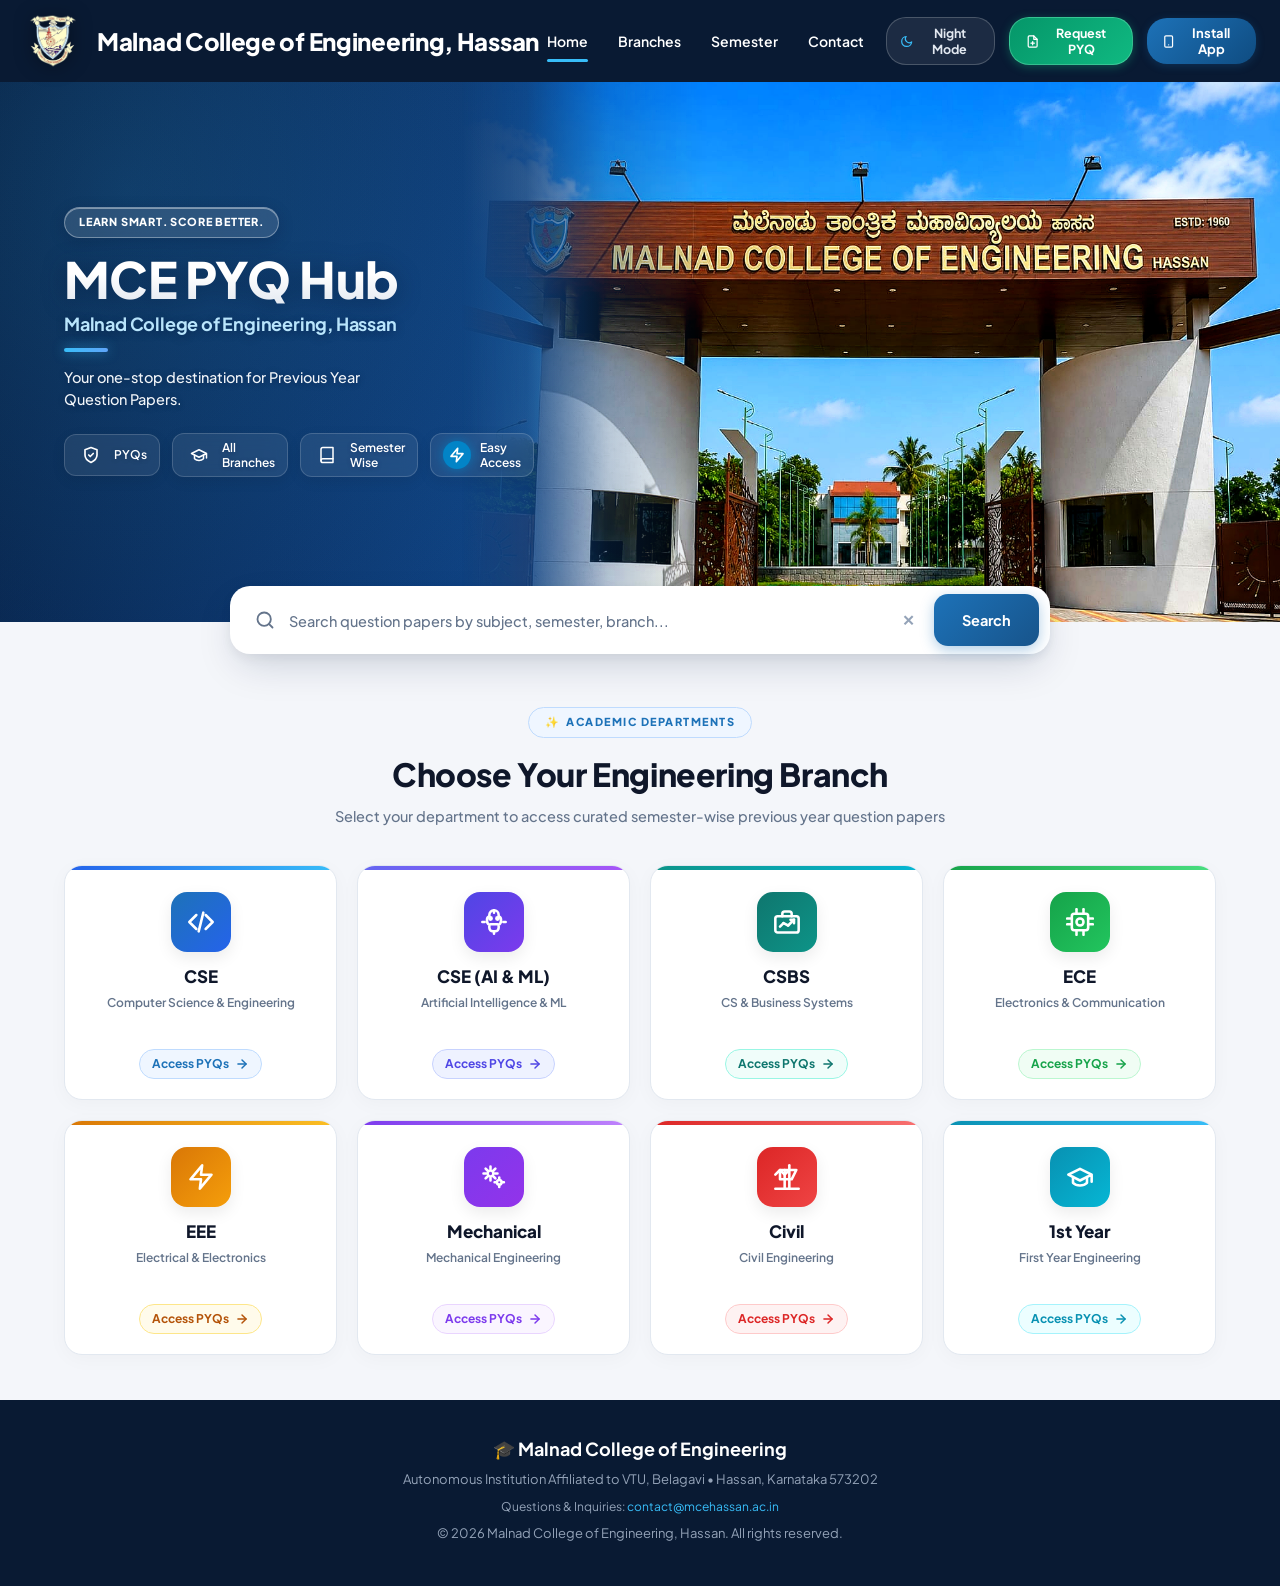
==== commit 5738d376: "Remove Submit PYQ button, upgrade search results UI, and bump PWA cache to v1.6.0" ====
--- a/index.html
+++ b/index.html
@@ -11,8 +11,7 @@
     <link rel="preconnect" href="https://fonts.googleapis.com">
     <link rel="preconnect" href="https://fonts.gstatic.com" crossorigin>
     <link href="https://fonts.googleapis.com/css2?family=Plus+Jakarta+Sans:wght@400;500;600;700;800&display=swap" rel="stylesheet">
-    <!-- ONLY style.css?v=16.0 -->
-    <link rel="stylesheet" href="style.css?v=16.0">
+    <link rel="stylesheet" href="style.css?v=22.0">
         <!-- ================= PWA METAS & MANIFEST ================= -->
     <link rel="manifest" href="/manifest.json">
     <link rel="icon" type="image/png" href="/icons/favicon.png">
@@ -58,14 +57,6 @@
                 </svg>
                 <span>Request PYQ</span>
             </button>
-            <button type="button" onclick="openContributeModal()" class="home-nav-contribute">
-                <svg width="15" height="15" viewBox="0 0 24 24" fill="none" stroke="currentColor" stroke-width="2.2" stroke-linecap="round" stroke-linejoin="round">
-                    <path d="M21 15v4a2 2 0 0 1-2 2H5a2 2 0 0 1-2-2v-4"></path>
-                    <polyline points="17 8 12 3 7 8"></polyline>
-                    <line x1="12" y1="3" x2="12" y2="15"></line>
-                </svg>
-                <span>Submit PYQ</span>
-            </button>
                     <button type="button" onclick="window.installMceApp && window.installMceApp()" class="nav-install-app-btn btn-install-app" title="Install MCE PYQ Hub App on your device">
                 <svg width="15" height="15" viewBox="0 0 24 24" fill="none" stroke="currentColor" stroke-width="2.2" stroke-linecap="round" stroke-linejoin="round">
                     <rect x="5" y="2" width="14" height="20" rx="2" ry="2"></rect>
@@ -156,7 +147,18 @@
                     type="text"
                     id="searchBox"
                     placeholder="Search question papers by subject, semester, branch..."
+                    autocomplete="off"
                 >
+                <button
+                    type="button"
+                    id="clearSearch"
+                    class="home-search-clear"
+                    title="Clear search"
+                    aria-label="Clear search"
+                    hidden
+                >
+                    ✕
+                </button>
                 <button
                     type="button"
                     id="homeSearchBtn"
@@ -164,7 +166,7 @@
                     Search
                 </button>
             </div>
-            <div id="searchResults" class="home-search-results"></div>
+            <div id="searchResults" class="home-search-results" aria-live="polite"></div>
         </div>
     </section>
 
--- a/style.css
+++ b/style.css
@@ -332,7 +332,7 @@
     bottom: -32px;
     transform: translateX(-50%);
     width: min(820px, 90%);
-    z-index: 20;
+    z-index: 60;
 }
 
 .home-search-box {
@@ -376,7 +376,7 @@
     font-size: 14.5px;
 }
 
-.home-search-box button {
+.home-search-box button#homeSearchBtn {
     height: 52px;
     padding: 0 28px;
     border: none;
@@ -391,12 +391,426 @@
     gap: 8px;
     transition: all 0.2s ease;
     box-shadow: 0 4px 14px rgba(29, 114, 184, 0.35);
-}
-
-.home-search-box button:hover {
+    flex-shrink: 0;
+}
+
+.home-search-box button#homeSearchBtn:hover {
     background: linear-gradient(135deg, #165ca0 0%, #103d68 100%);
     transform: translateY(-1px);
     box-shadow: 0 6px 18px rgba(29, 114, 184, 0.45);
+}
+
+.home-search-box button.home-search-clear {
+    height: 36px;
+    width: 36px;
+    min-width: 36px;
+    padding: 0;
+    margin-right: 8px;
+    border: none;
+    border-radius: 50%;
+    background: transparent;
+    color: #94a3b8;
+    font-size: 15px;
+    font-weight: bold;
+    cursor: pointer;
+    display: inline-flex;
+    align-items: center;
+    justify-content: center;
+    box-shadow: none;
+    transition: all 0.15s ease;
+    flex-shrink: 0;
+}
+
+.home-search-box button.home-search-clear:hover {
+    background: #f1f5f9;
+    color: #0f172a;
+    transform: none;
+    box-shadow: none;
+}
+
+/* =========================================
+   SEARCH RESULTS DROPDOWN PANEL
+========================================= */
+
+.home-search-results {
+    position: absolute;
+    top: calc(100% + 12px);
+    left: 0;
+    right: 0;
+    width: 100%;
+    background: #ffffff;
+    border-radius: 20px;
+    border: 1.5px solid #e2e8f0;
+    box-shadow: 0 24px 50px -12px rgba(15, 23, 42, 0.25), 0 8px 24px -4px rgba(0, 0, 0, 0.08);
+    padding: 16px;
+    max-height: 480px;
+    overflow-y: auto;
+    display: none;
+    z-index: 100;
+    animation: searchDropdownSlide 0.22s cubic-bezier(0.16, 1, 0.3, 1);
+}
+
+.home-search-results.active {
+    display: flex;
+    flex-direction: column;
+    gap: 12px;
+}
+
+@keyframes searchDropdownSlide {
+    from {
+        opacity: 0;
+        transform: translateY(-8px);
+    }
+    to {
+        opacity: 1;
+        transform: translateY(0);
+    }
+}
+
+.home-search-results::-webkit-scrollbar {
+    width: 6px;
+}
+
+.home-search-results::-webkit-scrollbar-track {
+    background: #f1f5f9;
+    border-radius: 8px;
+}
+
+.home-search-results::-webkit-scrollbar-thumb {
+    background: #cbd5e1;
+    border-radius: 8px;
+}
+
+.home-search-results::-webkit-scrollbar-thumb:hover {
+    background: #94a3b8;
+}
+
+.search-results-header {
+    display: flex;
+    align-items: center;
+    justify-content: space-between;
+    padding-bottom: 12px;
+    border-bottom: 1.5px solid #e2e8f0;
+    font-size: 13.5px;
+    color: #334155;
+}
+
+.search-results-count {
+    display: flex;
+    align-items: center;
+    gap: 8px;
+    font-weight: 500;
+}
+
+.search-results-count-icon {
+    font-size: 16px;
+}
+
+.search-results-count strong {
+    color: #0284c7;
+    font-weight: 700;
+}
+
+.search-results-close-btn {
+    background: #f1f5f9;
+    border: 1px solid #e2e8f0;
+    border-radius: 8px;
+    padding: 5px 12px;
+    font-size: 12px;
+    font-weight: 600;
+    color: #64748b;
+    cursor: pointer;
+    transition: all 0.2s ease;
+    display: inline-flex;
+    align-items: center;
+    gap: 4px;
+}
+
+.search-results-close-btn:hover {
+    background: #e2e8f0;
+    color: #0f172a;
+}
+
+.search-cards-list {
+    display: flex;
+    flex-direction: column;
+    gap: 10px;
+}
+
+.result-card-v2 {
+    display: flex;
+    align-items: center;
+    justify-content: space-between;
+    gap: 16px;
+    background: #f8fafc;
+    border: 1.5px solid #e2e8f0;
+    border-radius: 14px;
+    padding: 14px 18px;
+    transition: all 0.2s cubic-bezier(0.16, 1, 0.3, 1);
+}
+
+.result-card-v2:hover {
+    transform: translateY(-2px);
+    background: #ffffff;
+    border-color: #38bdf8;
+    box-shadow: 0 10px 24px -6px rgba(2, 132, 199, 0.16);
+}
+
+.result-info {
+    flex: 1;
+    min-width: 0;
+    display: flex;
+    flex-direction: column;
+    gap: 6px;
+}
+
+.result-header-row {
+    display: flex;
+    align-items: center;
+    gap: 10px;
+    flex-wrap: wrap;
+}
+
+.result-title {
+    font-size: 16px;
+    font-weight: 700;
+    color: #0f172a;
+    margin: 0;
+    line-height: 1.35;
+}
+
+.badge-code {
+    display: inline-flex;
+    align-items: center;
+    gap: 5px;
+    background: #eff6ff;
+    color: #1d4ed8;
+    border: 1.5px solid #bfdbfe;
+    padding: 3px 9px;
+    border-radius: 8px;
+    font-size: 12px;
+    font-weight: 700;
+    font-family: ui-monospace, SFMono-Regular, Menlo, Monaco, Consolas, monospace;
+    letter-spacing: 0.3px;
+}
+
+.result-subject-line {
+    font-size: 13px;
+    color: #475569;
+    display: flex;
+    align-items: center;
+    gap: 6px;
+}
+
+.result-subject-label {
+    font-weight: 600;
+    color: #64748b;
+}
+
+.result-subject-val {
+    font-weight: 600;
+    color: #0284c7;
+}
+
+.result-meta {
+    display: flex;
+    align-items: center;
+    gap: 8px;
+    flex-wrap: wrap;
+    margin-top: 2px;
+}
+
+.badge-branch {
+    display: inline-flex;
+    align-items: center;
+    gap: 4px;
+    background: #e0f2fe;
+    color: #0369a1;
+    font-size: 12px;
+    font-weight: 600;
+    padding: 3px 9px;
+    border-radius: 6px;
+    border: 1px solid #bae6fd;
+}
+
+.badge-sem {
+    display: inline-flex;
+    align-items: center;
+    gap: 4px;
+    background: #f3e8ff;
+    color: #6b21a8;
+    font-size: 12px;
+    font-weight: 600;
+    padding: 3px 9px;
+    border-radius: 6px;
+    border: 1px solid #e9d5ff;
+}
+
+.badge-year {
+    display: inline-flex;
+    align-items: center;
+    gap: 4px;
+    background: #f1f5f9;
+    color: #475569;
+    font-size: 12px;
+    font-weight: 600;
+    padding: 3px 9px;
+    border-radius: 6px;
+    border: 1px solid #e2e8f0;
+}
+
+.badge-cie {
+    display: inline-flex;
+    align-items: center;
+    gap: 4px;
+    background: #fef3c7;
+    color: #b45309;
+    font-size: 12px;
+    font-weight: 700;
+    padding: 3px 9px;
+    border-radius: 6px;
+    border: 1px solid #fde68a;
+}
+
+.badge-exam {
+    display: inline-flex;
+    align-items: center;
+    gap: 4px;
+    background: #ecfdf5;
+    color: #047857;
+    font-size: 12px;
+    font-weight: 600;
+    padding: 3px 9px;
+    border-radius: 6px;
+    border: 1px solid #a7f3d0;
+}
+
+.result-actions {
+    flex-shrink: 0;
+}
+
+.result-btn-pdf {
+    display: inline-flex;
+    align-items: center;
+    gap: 8px;
+    background: linear-gradient(135deg, #0284c7 0%, #0369a1 100%);
+    color: #ffffff !important;
+    text-decoration: none !important;
+    font-size: 13.5px;
+    font-weight: 700;
+    padding: 10px 18px;
+    border-radius: 12px;
+    box-shadow: 0 4px 12px rgba(2, 132, 199, 0.35);
+    transition: all 0.2s cubic-bezier(0.16, 1, 0.3, 1);
+    white-space: nowrap;
+}
+
+.result-btn-pdf:hover {
+    background: linear-gradient(135deg, #0369a1 0%, #075985 100%);
+    transform: translateY(-1px);
+    box-shadow: 0 6px 18px rgba(2, 132, 199, 0.45);
+    color: #ffffff !important;
+}
+
+.search-status-box {
+    display: flex;
+    align-items: center;
+    justify-content: center;
+    gap: 14px;
+    padding: 32px 20px;
+    color: #475569;
+}
+
+.search-spinner {
+    width: 24px;
+    height: 24px;
+    border: 3px solid #e2e8f0;
+    border-top-color: #0284c7;
+    border-radius: 50%;
+    animation: searchSpin 0.7s linear infinite;
+}
+
+@keyframes searchSpin {
+    to { transform: rotate(360deg); }
+}
+
+.search-status-title {
+    font-size: 14.5px;
+    font-weight: 600;
+    color: #0f172a;
+}
+
+.search-status-sub {
+    font-size: 12.5px;
+    color: #64748b;
+    margin-top: 2px;
+}
+
+.search-empty-state {
+    text-align: center;
+    padding: 32px 20px;
+    background: #f8fafc;
+    border-radius: 16px;
+    border: 1.5px dashed #cbd5e1;
+}
+
+.search-empty-icon {
+    font-size: 34px;
+    margin-bottom: 8px;
+}
+
+.search-empty-title {
+    font-size: 16.5px;
+    font-weight: 700;
+    color: #0f172a;
+    margin-bottom: 4px;
+}
+
+.search-empty-text {
+    font-size: 13.5px;
+    color: #64748b;
+    margin: 0 0 14px 0;
+}
+
+.search-empty-tips {
+    display: inline-block;
+    background: #ffffff;
+    border: 1px solid #e2e8f0;
+    border-radius: 10px;
+    padding: 10px 16px;
+    font-size: 12.5px;
+    line-height: 1.6;
+    color: #475569;
+    text-align: left;
+}
+
+.search-empty-tips code {
+    background: #eff6ff;
+    color: #1d4ed8;
+    padding: 2px 6px;
+    border-radius: 4px;
+    font-weight: 600;
+}
+
+.search-error-state {
+    text-align: center;
+    padding: 24px 20px;
+    color: #dc2626;
+    background: #fef2f2;
+    border-radius: 12px;
+    border: 1px solid #fecaca;
+    font-size: 13px;
+}
+
+.search-error-title {
+    font-weight: 700;
+    font-size: 14px;
+}
+
+.search-error-sub {
+    margin: 4px 0 0;
+    font-size: 12.5px;
+    opacity: 0.9;
 }
 
 
@@ -2131,25 +2545,7 @@
 ========================================= */
 
 .home-nav-contribute {
-    display: inline-flex;
-    align-items: center;
-    gap: 7px;
-    background: linear-gradient(135deg, #0284c7 0%, #0369a1 100%);
-    color: #ffffff;
-    border: 1px solid rgba(56, 189, 248, 0.4);
-    padding: 7px 16px;
-    border-radius: 20px;
-    font-size: 12.5px;
-    font-weight: 700;
-    cursor: pointer;
-    box-shadow: 0 2px 10px rgba(2, 132, 199, 0.35);
-    transition: all 0.2s ease;
-}
-
-.home-nav-contribute:hover {
-    transform: translateY(-1px);
-    background: linear-gradient(135deg, #0369a1 0%, #075985 100%);
-    box-shadow: 0 4px 14px rgba(2, 132, 199, 0.5);
+    display: none !important;
 }
 
 .home-nav-request {
@@ -2716,6 +3112,150 @@
 
 [data-theme="dark"] .home-search-box input::placeholder {
     color: #64748b;
+}
+
+[data-theme="dark"] .home-search-box button.home-search-clear {
+    color: #64748b;
+}
+
+[data-theme="dark"] .home-search-box button.home-search-clear:hover {
+    background: #1e293b;
+    color: #ffffff;
+}
+
+[data-theme="dark"] .home-search-results {
+    background: #0b1528;
+    border-color: rgba(56, 189, 248, 0.35);
+    box-shadow: 0 24px 60px rgba(0, 0, 0, 0.75), 0 0 0 1px rgba(255, 255, 255, 0.06);
+}
+
+[data-theme="dark"] .home-search-results::-webkit-scrollbar-track {
+    background: #0f172a;
+}
+
+[data-theme="dark"] .home-search-results::-webkit-scrollbar-thumb {
+    background: #334155;
+}
+
+[data-theme="dark"] .search-results-header {
+    border-bottom-color: #1e293b;
+    color: #94a3b8;
+}
+
+[data-theme="dark"] .search-results-count strong {
+    color: #38bdf8;
+}
+
+[data-theme="dark"] .search-results-close-btn {
+    background: #1e293b;
+    border-color: #334155;
+    color: #94a3b8;
+}
+
+[data-theme="dark"] .search-results-close-btn:hover {
+    background: #334155;
+    color: #ffffff;
+}
+
+[data-theme="dark"] .result-card-v2 {
+    background: #0f172a;
+    border-color: #1e293b;
+}
+
+[data-theme="dark"] .result-card-v2:hover {
+    background: #132238;
+    border-color: #38bdf8;
+    box-shadow: 0 10px 24px -6px rgba(56, 189, 248, 0.25);
+}
+
+[data-theme="dark"] .result-title {
+    color: #f8fafc;
+}
+
+[data-theme="dark"] .badge-code {
+    background: rgba(30, 64, 175, 0.3);
+    color: #93c5fd;
+    border-color: rgba(96, 165, 250, 0.4);
+}
+
+[data-theme="dark"] .result-subject-line {
+    color: #94a3b8;
+}
+
+[data-theme="dark"] .result-subject-val {
+    color: #38bdf8;
+}
+
+[data-theme="dark"] .badge-branch {
+    background: rgba(14, 116, 144, 0.25);
+    color: #38bdf8;
+    border-color: rgba(56, 189, 248, 0.3);
+}
+
+[data-theme="dark"] .badge-sem {
+    background: rgba(147, 51, 234, 0.2);
+    color: #c084fc;
+    border-color: rgba(192, 132, 252, 0.3);
+}
+
+[data-theme="dark"] .badge-year {
+    background: #1e293b;
+    color: #cbd5e1;
+    border-color: #334155;
+}
+
+[data-theme="dark"] .badge-cie {
+    background: rgba(217, 119, 6, 0.2);
+    color: #fbbf24;
+    border-color: rgba(251, 191, 36, 0.3);
+}
+
+[data-theme="dark"] .badge-exam {
+    background: rgba(16, 185, 129, 0.2);
+    color: #34d399;
+    border-color: rgba(52, 211, 153, 0.3);
+}
+
+[data-theme="dark"] .search-status-box {
+    color: #94a3b8;
+}
+
+[data-theme="dark"] .search-status-title {
+    color: #f1f5f9;
+}
+
+[data-theme="dark"] .search-status-sub {
+    color: #94a3b8;
+}
+
+[data-theme="dark"] .search-empty-state {
+    background: #0f172a;
+    border-color: #334155;
+}
+
+[data-theme="dark"] .search-empty-title {
+    color: #f1f5f9;
+}
+
+[data-theme="dark"] .search-empty-text {
+    color: #94a3b8;
+}
+
+[data-theme="dark"] .search-empty-tips {
+    background: #1e293b;
+    border-color: #334155;
+    color: #cbd5e1;
+}
+
+[data-theme="dark"] .search-empty-tips code {
+    background: rgba(30, 64, 175, 0.4);
+    color: #93c5fd;
+}
+
+[data-theme="dark"] .search-error-state {
+    background: rgba(220, 38, 38, 0.15);
+    border-color: rgba(239, 68, 68, 0.3);
+    color: #fca5a5;
 }
 
 [data-theme="dark"] .branch-tab {
@@ -3267,7 +3807,7 @@
 
 
 /* =========================================
-   🤖 ASK MAYA - AI STUDENT ASSISTANT STYLES
+   BRANCH HERO ACTIONS & BUTTONS
 ========================================= */
 
 .branch-hero-actions {
@@ -3292,27 +3832,6 @@
     box-shadow: 0 4px 14px rgba(0, 0, 0, 0.15);
 }
 
-.btn-ask-maya-hero {
-    background: linear-gradient(135deg, #0284c7 0%, #0369a1 50%, #4338ca 100%) !important;
-    color: #ffffff !important;
-    border: 1px solid rgba(186, 230, 253, 0.5) !important;
-    box-shadow: 0 6px 20px rgba(2, 132, 199, 0.45), 0 0 15px rgba(67, 56, 202, 0.35) !important;
-}
-
-.btn-ask-maya-hero:hover {
-    transform: translateY(-2px) scale(1.03) !important;
-    box-shadow: 0 10px 25px rgba(2, 132, 199, 0.65), 0 0 20px rgba(99, 102, 241, 0.5) !important;
-}
-
-.hero-maya-avatar {
-    width: 24px;
-    height: 24px;
-    border-radius: 50%;
-    object-fit: cover;
-    border: 1.5px solid #ffffff;
-    box-shadow: 0 2px 6px rgba(0, 0, 0, 0.2);
-}
-
 .hero-pill-badge {
     background: rgba(255, 255, 255, 0.25);
     border: 1px solid rgba(255, 255, 255, 0.4);
@@ -3338,417 +3857,8 @@
     border-color: rgba(255, 255, 255, 0.45) !important;
 }
 
-.ask-maya-fab {
-    position: fixed;
-    bottom: 24px;
-    right: 24px;
-    z-index: 999;
-    display: flex;
-    align-items: center;
-    gap: 8px;
-    background: linear-gradient(135deg, #0369a1 0%, #0284c7 50%, #4338ca 100%);
-    color: #ffffff;
-    border: 1.5px solid rgba(186, 230, 253, 0.6);
-    padding: 8px 18px 8px 10px;
-    border-radius: 30px;
-    font-size: 13.5px;
-    font-weight: 800;
-    cursor: pointer;
-    box-shadow: 0 8px 25px rgba(2, 132, 199, 0.5), 0 0 20px rgba(56, 189, 248, 0.4);
-    transition: all 0.25s cubic-bezier(0.16, 1, 0.3, 1);
-}
-
-.ask-maya-fab img {
-    width: 28px;
-    height: 28px;
-    border-radius: 50%;
-    object-fit: cover;
-    border: 1.5px solid #ffffff;
-}
-
-.ask-maya-fab:hover {
-    transform: translateY(-3px) scale(1.05);
-    box-shadow: 0 12px 30px rgba(2, 132, 199, 0.7), 0 0 25px rgba(56, 189, 248, 0.6);
-}
-
 .study-companion-fab {
     display: none !important; /* Cleanly hidden to prevent overlapping at bottom right */
-}
-
-.maya-modal-backdrop {
-    position: fixed;
-    inset: 0;
-    background: rgba(4, 9, 20, 0.75);
-    backdrop-filter: blur(8px);
-    -webkit-backdrop-filter: blur(8px);
-    z-index: 2000;
-    display: flex;
-    align-items: center;
-    justify-content: center;
-    padding: 20px;
-    animation: mayaFadeIn 0.2s ease-out;
-}
-
-@keyframes mayaFadeIn {
-    from { opacity: 0; }
-    to { opacity: 1; }
-}
-
-.maya-modal-container {
-    width: min(860px, 100%);
-    height: min(720px, 90vh);
-    background: #ffffff;
-    border: 1px solid rgba(226, 232, 240, 0.8);
-    border-radius: 24px;
-    box-shadow: 0 25px 60px rgba(0, 0, 0, 0.4), 0 0 40px rgba(2, 132, 199, 0.2);
-    display: flex;
-    flex-direction: column;
-    overflow: hidden;
-    position: relative;
-    animation: mayaSlideUp 0.25s cubic-bezier(0.16, 1, 0.3, 1);
-}
-
-[data-theme="dark"] .maya-modal-container {
-    background: #080f1e;
-    border-color: rgba(255, 255, 255, 0.12);
-    color: #f1f5f9;
-}
-
-@keyframes mayaSlideUp {
-    from { opacity: 0; transform: translateY(30px) scale(0.97); }
-    to { opacity: 1; transform: translateY(0) scale(1); }
-}
-
-.maya-header {
-    background: #f8fafc;
-    border-bottom: 1px solid #e2e8f0;
-    padding: 14px 22px;
-    display: flex;
-    align-items: center;
-    justify-content: space-between;
-    gap: 12px;
-}
-
-[data-theme="dark"] .maya-header {
-    background: #060c18;
-    border-bottom-color: rgba(255, 255, 255, 0.08);
-}
-
-.maya-header-left {
-    display: flex;
-    align-items: center;
-    gap: 12px;
-}
-
-.maya-avatar-badge {
-    position: relative;
-    width: 44px;
-    height: 44px;
-    border-radius: 14px;
-    background: linear-gradient(135deg, #0284c7 0%, #4338ca 100%);
-    display: flex;
-    align-items: center;
-    justify-content: center;
-    font-size: 22px;
-    box-shadow: 0 4px 12px rgba(2, 132, 199, 0.35);
-}
-
-.maya-sparkle {
-    position: absolute;
-    top: -4px;
-    right: -4px;
-    font-size: 13px;
-    animation: sparkleSpin 3s infinite linear;
-}
-
-@keyframes sparkleSpin {
-    0% { transform: scale(1) rotate(0deg); }
-    50% { transform: scale(1.2) rotate(180deg); }
-    100% { transform: scale(1) rotate(360deg); }
-}
-
-.maya-title-row {
-    display: flex;
-    align-items: center;
-    gap: 8px;
-}
-
-.maya-title-row h3 {
-    font-size: 16px;
-    font-weight: 800;
-    margin: 0;
-    color: #0f172a;
-}
-
-[data-theme="dark"] .maya-title-row h3 {
-    color: #ffffff;
-}
-
-.maya-badge-pro {
-    background: linear-gradient(135deg, #0284c7 0%, #4338ca 100%);
-    color: #ffffff;
-    font-size: 10px;
-    font-weight: 800;
-    padding: 2px 7px;
-    border-radius: 6px;
-    text-transform: uppercase;
-    letter-spacing: 0.5px;
-}
-
-.maya-branch-tag {
-    background: #e0f2fe;
-    color: #0284c7;
-    font-size: 11px;
-    font-weight: 700;
-    padding: 2px 8px;
-    border-radius: 12px;
-}
-
-[data-theme="dark"] .maya-branch-tag {
-    background: rgba(2, 132, 199, 0.2);
-    color: #7dd3fc;
-}
-
-.maya-subtitle {
-    font-size: 11.5px;
-    color: #64748b;
-    margin: 2px 0 0 0;
-}
-
-.maya-model-switch {
-    display: flex;
-    align-items: center;
-    background: #e2e8f0;
-    padding: 3px;
-    border-radius: 12px;
-    gap: 3px;
-}
-
-[data-theme="dark"] .maya-model-switch {
-    background: #0f1a2e;
-}
-
-.maya-mode-btn {
-    display: inline-flex;
-    align-items: center;
-    gap: 5px;
-    background: transparent;
-    color: #64748b;
-    border: none;
-    padding: 6px 12px;
-    border-radius: 9px;
-    font-size: 12px;
-    font-weight: 700;
-    cursor: pointer;
-    transition: all 0.2s ease;
-}
-
-.maya-mode-btn.active {
-    background: #ffffff;
-    color: #0284c7;
-    box-shadow: 0 2px 6px rgba(0, 0, 0, 0.1);
-}
-
-[data-theme="dark"] .maya-mode-btn.active {
-    background: #1e293b;
-    color: #38bdf8;
-    box-shadow: 0 2px 6px rgba(0, 0, 0, 0.4);
-}
-
-.maya-close-btn {
-    background: none;
-    border: none;
-    font-size: 26px;
-    line-height: 1;
-    color: #64748b;
-    cursor: pointer;
-    padding: 4px;
-    border-radius: 8px;
-    transition: color 0.15s ease;
-}
-
-.maya-close-btn:hover {
-    color: #ef4444;
-}
-
-/* Chat Body */
-.maya-chat-body {
-    flex: 1;
-    overflow-y: auto;
-    padding: 20px 24px;
-    display: flex;
-    flex-direction: column;
-    gap: 18px;
-    background: #ffffff;
-}
-
-[data-theme="dark"] .maya-chat-body {
-    background: #080f1e;
-}
-
-.maya-msg {
-    display: flex;
-    gap: 12px;
-    max-width: 90%;
-    animation: msgFadeIn 0.2s ease-out;
-}
-
-@keyframes msgFadeIn {
-    from { opacity: 0; transform: translateY(6px); }
-    to { opacity: 1; transform: translateY(0); }
-}
-
-.maya-msg-ai {
-    align-self: flex-start;
-}
-
-.maya-msg-user {
-    align-self: flex-end;
-    flex-direction: row-reverse;
-}
-
-.maya-msg-avatar {
-    width: 34px;
-    height: 34px;
-    border-radius: 10px;
-    background: #e0f2fe;
-    color: #0284c7;
-    display: flex;
-    align-items: center;
-    justify-content: center;
-    font-size: 18px;
-    flex-shrink: 0;
-}
-
-.maya-msg-avatar.user-avatar {
-    background: #f1f5f9;
-    color: #475569;
-}
-
-[data-theme="dark"] .maya-msg-avatar {
-    background: #0f1d35;
-    color: #38bdf8;
-}
-
-.maya-msg-content {
-    background: #f8fafc;
-    border: 1px solid #e2e8f0;
-    border-radius: 16px;
-    padding: 14px 18px;
-    font-size: 13.5px;
-    line-height: 1.6;
-    color: #1e293b;
-}
-
-[data-theme="dark"] .maya-msg-content {
-    background: #0b1528;
-    border-color: rgba(255, 255, 255, 0.09);
-    color: #f1f5f9;
-}
-
-.maya-msg-user .maya-msg-content {
-    background: linear-gradient(135deg, #0284c7 0%, #0369a1 100%);
-    color: #ffffff;
-    border: none;
-}
-
-.user-attached-crop img {
-    max-width: 240px;
-    border-radius: 8px;
-    margin-bottom: 8px;
-    border: 1px solid rgba(255, 255, 255, 0.3);
-}
-
-/* Thinking Process Accordion */
-.maya-thinking-accordion {
-    background: rgba(2, 132, 199, 0.06);
-    border: 1px solid rgba(2, 132, 199, 0.2);
-    border-radius: 10px;
-    padding: 8px 12px;
-    margin-bottom: 12px;
-}
-
-[data-theme="dark"] .maya-thinking-accordion {
-    background: rgba(56, 189, 248, 0.06);
-    border-color: rgba(56, 189, 248, 0.2);
-}
-
-.maya-thinking-accordion summary {
-    font-size: 12px;
-    font-weight: 700;
-    color: #0284c7;
-    cursor: pointer;
-    display: flex;
-    align-items: center;
-    gap: 6px;
-    user-select: none;
-}
-
-[data-theme="dark"] .maya-thinking-accordion summary {
-    color: #38bdf8;
-}
-
-.thinking-content {
-    margin-top: 8px;
-    font-size: 12px;
-    color: #64748b;
-    display: flex;
-    flex-direction: column;
-    gap: 4px;
-}
-
-[data-theme="dark"] .thinking-content {
-    color: #94a3b8;
-}
-
-.think-step {
-    padding-left: 6px;
-}
-
-/* Quick Prompts */
-.maya-quick-prompts {
-    display: flex;
-    flex-direction: column;
-    gap: 8px;
-    margin-top: 14px;
-}
-
-.prompts-label {
-    font-size: 12px;
-    font-weight: 700;
-    color: #64748b;
-}
-
-.prompt-chip {
-    background: #ffffff;
-    border: 1px solid #cbd5e1;
-    color: #0f172a;
-    padding: 7px 12px;
-    border-radius: 10px;
-    font-size: 12.5px;
-    font-weight: 600;
-    text-align: left;
-    cursor: pointer;
-    transition: all 0.15s ease;
-}
-
-.prompt-chip:hover {
-    background: #f0f9ff;
-    border-color: #0284c7;
-    color: #0284c7;
-    transform: translateX(3px);
-}
-
-[data-theme="dark"] .prompt-chip {
-    background: #091322;
-    border-color: rgba(255, 255, 255, 0.12);
-    color: #f1f5f9;
-}
-
-[data-theme="dark"] .prompt-chip:hover {
-    background: #0f2445;
-    border-color: #38bdf8;
-    color: #38bdf8;
 }
 
 /* Code Blocks & Math Blocks */
@@ -3796,365 +3906,6 @@
     font-size: 12.5px;
 }
 
-/* Dark Block Headings for AI Solutions */
-.ai-rendered-body .maya-title-block,
-.ai-rendered-body h3 {
-    background: #091322 !important;
-    color: #38bdf8 !important;
-    padding: 11px 16px !important;
-    border-radius: 12px !important;
-    border-left: 5px solid #0284c7 !important;
-    margin: 20px 0 12px 0 !important;
-    font-size: 15px !important;
-    font-weight: 800 !important;
-    display: flex !important;
-    align-items: center !important;
-    gap: 8px !important;
-    box-shadow: 0 4px 14px rgba(0, 0, 0, 0.25) !important;
-}
-
-[data-theme="dark"] .ai-rendered-body .maya-title-block,
-[data-theme="dark"] .ai-rendered-body h3 {
-    background: #040812 !important;
-    border-left-color: #38bdf8 !important;
-    box-shadow: 0 4px 16px rgba(0, 0, 0, 0.5) !important;
-}
-
-.ai-rendered-body .maya-heading-block,
-.ai-rendered-body h4 {
-    background: #0f172a !important;
-    color: #f1f5f9 !important;
-    padding: 9px 14px !important;
-    border-radius: 10px !important;
-    border-left: 4px solid #38bdf8 !important;
-    margin: 18px 0 10px 0 !important;
-    font-size: 14px !important;
-    font-weight: 800 !important;
-    display: flex !important;
-    align-items: center !important;
-    gap: 8px !important;
-    box-shadow: 0 2px 8px rgba(0, 0, 0, 0.15) !important;
-}
-
-[data-theme="dark"] .ai-rendered-body .maya-heading-block,
-[data-theme="dark"] .ai-rendered-body h4 {
-    background: #0a1120 !important;
-    border-left-color: #60a5fa !important;
-}
-
-.ai-rendered-body .maya-subheading-block,
-.ai-rendered-body h5 {
-    background: #1e293b !important;
-    color: #94a3b8 !important;
-    padding: 7px 12px !important;
-    border-radius: 8px !important;
-    margin: 12px 0 8px 0 !important;
-    font-size: 12.5px !important;
-    font-weight: 700 !important;
-}
-
-[data-theme="dark"] .ai-rendered-body .maya-subheading-block,
-[data-theme="dark"] .ai-rendered-body h5 {
-    background: #111d33 !important;
-    color: #cbd5e1 !important;
-}
-
-.ai-rendered-body ul {
-    margin: 8px 0 14px 20px !important;
-    padding: 0 !important;
-    display: flex !important;
-    flex-direction: column !important;
-    gap: 6px !important;
-}
-
-.ai-rendered-body li {
-    font-size: 13.5px !important;
-    line-height: 1.6 !important;
-    color: #1e293b !important;
-}
-
-[data-theme="dark"] .ai-rendered-body li {
-    color: #e2e8f0 !important;
-}
-
-.math-block {
-    background: #060e1c !important;
-    color: #38bdf8 !important;
-    border: 1px solid rgba(56, 189, 248, 0.3) !important;
-    border-left: 4px solid #0284c7 !important;
-    border-radius: 12px !important;
-    padding: 14px 18px !important;
-    margin: 14px 0 !important;
-    overflow-x: auto !important;
-    text-align: center !important;
-    font-size: 14.5px !important;
-    box-shadow: 0 4px 14px rgba(0, 0, 0, 0.2) !important;
-}
-
-.math-inline {
-    background: rgba(2, 132, 199, 0.09) !important;
-    color: #0284c7 !important;
-    border: 1px solid rgba(2, 132, 199, 0.25) !important;
-    padding: 1px 6px !important;
-    border-radius: 5px !important;
-    font-size: 13px !important;
-    font-family: inherit !important;
-    display: inline-block !important;
-}
-
-[data-theme="dark"] .math-inline {
-    background: rgba(56, 189, 248, 0.12) !important;
-    color: #38bdf8 !important;
-    border-color: rgba(56, 189, 248, 0.35) !important;
-}
-
-/* Footer & Input */
-.maya-footer {
-    background: #f8fafc;
-    border-top: 1px solid #e2e8f0;
-    padding: 12px 20px;
-}
-
-[data-theme="dark"] .maya-footer {
-    background: #060c18;
-    border-top-color: rgba(255, 255, 255, 0.08);
-}
-
-.maya-image-preview-bar {
-    padding: 8px 20px;
-    background: #f0fdf4;
-    border-top: 1px solid #bbf7d0;
-}
-
-[data-theme="dark"] .maya-image-preview-bar {
-    background: rgba(34, 197, 94, 0.1);
-    border-top-color: rgba(34, 197, 94, 0.25);
-}
-
-.preview-card {
-    display: flex;
-    align-items: center;
-    gap: 10px;
-}
-
-.preview-card img {
-    width: 44px;
-    height: 44px;
-    object-fit: cover;
-    border-radius: 8px;
-    border: 1.5px solid #22c55e;
-}
-
-.preview-label {
-    font-size: 12px;
-    font-weight: 700;
-    color: #166534;
-}
-
-[data-theme="dark"] .preview-label {
-    color: #86efac;
-}
-
-.btn-remove-image {
-    background: none;
-    border: none;
-    font-size: 20px;
-    color: #ef4444;
-    cursor: pointer;
-    margin-left: auto;
-}
-
-.maya-form {
-    display: flex;
-    align-items: center;
-    gap: 8px;
-}
-
-.btn-maya-attach {
-    display: flex;
-    align-items: center;
-    gap: 6px;
-    background: #e2e8f0;
-    color: #334155;
-    border: none;
-    padding: 10px 14px;
-    border-radius: 12px;
-    font-size: 12.5px;
-    font-weight: 700;
-    cursor: pointer;
-    flex-shrink: 0;
-    transition: all 0.15s ease;
-}
-
-.btn-maya-attach:hover {
-    background: #cbd5e1;
-    color: #0284c7;
-}
-
-[data-theme="dark"] .btn-maya-attach {
-    background: #0f1a2e;
-    color: #cbd5e1;
-}
-
-[data-theme="dark"] .btn-maya-attach:hover {
-    background: #192b4a;
-    color: #38bdf8;
-}
-
-.maya-input {
-    flex: 1;
-    background: #ffffff;
-    border: 1.5px solid #cbd5e1;
-    border-radius: 12px;
-    padding: 11px 16px;
-    font-size: 13.5px;
-    color: #0f172a;
-    outline: none;
-    transition: border 0.15s ease;
-}
-
-.maya-input:focus {
-    border-color: #0284c7;
-    box-shadow: 0 0 0 3px rgba(2, 132, 199, 0.15);
-}
-
-[data-theme="dark"] .maya-input {
-    background: #091322;
-    border-color: rgba(255, 255, 255, 0.15);
-    color: #ffffff;
-}
-
-[data-theme="dark"] .maya-input:focus {
-    border-color: #38bdf8;
-    box-shadow: 0 0 0 3px rgba(56, 189, 248, 0.15);
-}
-
-.btn-maya-send {
-    background: linear-gradient(135deg, #0284c7 0%, #4338ca 100%);
-    color: #ffffff;
-    border: none;
-    width: 44px;
-    height: 44px;
-    border-radius: 12px;
-    display: flex;
-    align-items: center;
-    justify-content: center;
-    cursor: pointer;
-    flex-shrink: 0;
-    box-shadow: 0 4px 12px rgba(2, 132, 199, 0.35);
-    transition: transform 0.15s ease;
-}
-
-.btn-maya-send:hover {
-    transform: scale(1.06);
-}
-
-.maya-footer-hint {
-    font-size: 11px;
-    color: #64748b;
-    margin-top: 6px;
-    text-align: center;
-}
-
-/* Crop Modal */
-.crop-modal-backdrop {
-    position: fixed;
-    inset: 0;
-    background: rgba(0, 0, 0, 0.85);
-    z-index: 2500;
-    display: flex;
-    align-items: center;
-    justify-content: center;
-    padding: 16px;
-}
-
-.crop-modal-card {
-    background: #080f1e;
-    border: 1px solid rgba(56, 189, 248, 0.4);
-    border-radius: 20px;
-    padding: 20px;
-    max-width: 720px;
-    width: 100%;
-    color: #ffffff;
-    display: flex;
-    flex-direction: column;
-    gap: 14px;
-    box-shadow: 0 25px 60px rgba(0, 0, 0, 0.8);
-}
-
-.crop-header h4 {
-    margin: 0;
-    font-size: 16px;
-    font-weight: 800;
-    color: #38bdf8;
-}
-
-.crop-header p {
-    margin: 3px 0 0 0;
-    font-size: 12px;
-    color: #94a3b8;
-}
-
-.crop-canvas-wrapper {
-    display: flex;
-    justify-content: center;
-    align-items: center;
-    background: #020617;
-    border-radius: 12px;
-    overflow: hidden;
-    max-height: 520px;
-}
-
-.crop-canvas-wrapper canvas {
-    cursor: crosshair;
-    max-width: 100%;
-    height: auto;
-}
-
-.crop-actions {
-    display: flex;
-    justify-content: flex-end;
-    gap: 10px;
-}
-
-.btn-crop-confirm {
-    display: inline-flex;
-    align-items: center;
-    gap: 6px;
-    background: #0284c7;
-    color: #ffffff;
-    border: none;
-    padding: 8px 18px;
-    border-radius: 10px;
-    font-size: 13px;
-    font-weight: 700;
-    cursor: pointer;
-}
-
-.btn-crop-confirm:hover {
-    background: #0369a1;
-}
-
-.loading-bubble {
-    display: inline-flex;
-    align-items: center;
-    gap: 8px;
-}
-
-.maya-thinking-pulse {
-    display: flex;
-    align-items: center;
-    gap: 8px;
-    color: #0284c7;
-    font-weight: 700;
-    font-size: 13px;
-    animation: mayaPulse 1.5s infinite;
-}
-
-@keyframes mayaPulse {
-    0%, 100% { opacity: 1; }
-    50% { opacity: 0.4; }
-}
 
 /* =========================================
    📥 REQUEST A QUESTION PAPER STYLES
@@ -4464,4 +4215,726 @@
 .pwa-toast.show {
     opacity: 1;
     transform: translateX(-50%) translateY(0);
-}+}
+
+/* =========================================
+   ACADEMIC NAVIGATION & HIERARCHY SYSTEM
+   (Autonomous Scheme 2025/2026 Redesign)
+========================================= */
+
+.academic-nav-container {
+    width: 100%;
+    margin: 0 auto;
+    padding: 10px 0 30px;
+}
+
+.academic-nav-header {
+    display: flex;
+    flex-wrap: wrap;
+    align-items: center;
+    justify-content: space-between;
+    gap: 16px;
+    margin-bottom: 24px;
+    padding-bottom: 16px;
+    border-bottom: 1px solid #e2e8f0;
+}
+
+.academic-nav-left {
+    display: flex;
+    flex-direction: column;
+    gap: 8px;
+}
+
+.academic-breadcrumbs {
+    display: flex;
+    align-items: center;
+    flex-wrap: wrap;
+    gap: 8px;
+    font-size: 13.5px;
+    color: #64748b;
+}
+
+.academic-crumb {
+    display: inline-flex;
+    align-items: center;
+    gap: 6px;
+    color: #3b82f6;
+    text-decoration: none;
+    font-weight: 500;
+    cursor: pointer;
+    background: none;
+    border: none;
+    padding: 0;
+    font-family: inherit;
+    font-size: inherit;
+}
+
+.academic-crumb:hover {
+    text-decoration: underline;
+    color: #1d4ed8;
+}
+
+.academic-crumb.current {
+    color: #1e293b;
+    font-weight: 700;
+    cursor: default;
+    text-decoration: none;
+}
+
+.academic-crumb-sep {
+    color: #94a3b8;
+    font-size: 11px;
+}
+
+.academic-step-title {
+    font-size: 22px;
+    font-weight: 800;
+    color: #0f172a;
+    display: flex;
+    align-items: center;
+    gap: 10px;
+}
+
+.academic-step-desc {
+    font-size: 14px;
+    color: #64748b;
+    margin-top: 2px;
+}
+
+.academic-back-btn {
+    display: inline-flex;
+    align-items: center;
+    gap: 8px;
+    background: #ffffff;
+    border: 1px solid #cbd5e1;
+    color: #334155;
+    padding: 9px 18px;
+    border-radius: 10px;
+    font-size: 14px;
+    font-weight: 600;
+    cursor: pointer;
+    transition: all 0.2s ease;
+    box-shadow: 0 1px 2px rgba(0, 0, 0, 0.05);
+}
+
+.academic-back-btn:hover {
+    background: #f8fafc;
+    border-color: #94a3b8;
+    color: #0f172a;
+    transform: translateX(-2px);
+}
+
+.academic-step-grid {
+    display: grid;
+    grid-template-columns: repeat(auto-fill, minmax(260px, 1fr));
+    gap: 20px;
+    margin-top: 16px;
+}
+
+.academic-card {
+    background: #ffffff;
+    border: 1.5px solid #e2e8f0;
+    border-radius: 16px;
+    padding: 24px 20px;
+    display: flex;
+    flex-direction: column;
+    align-items: flex-start;
+    text-decoration: none;
+    color: inherit;
+    cursor: pointer;
+    transition: all 0.25s cubic-bezier(0.16, 1, 0.3, 1);
+    box-shadow: 0 2px 8px rgba(0, 0, 0, 0.03);
+    position: relative;
+    overflow: hidden;
+}
+
+.academic-card::before {
+    content: '';
+    position: absolute;
+    top: 0;
+    left: 0;
+    right: 0;
+    height: 4px;
+    background: linear-gradient(90deg, #2563eb, #3b82f6);
+    opacity: 0;
+    transition: opacity 0.25s ease;
+}
+
+.academic-card:hover {
+    transform: translateY(-4px);
+    box-shadow: 0 12px 24px -6px rgba(37, 99, 235, 0.12), 0 4px 8px -2px rgba(0, 0, 0, 0.05);
+    border-color: #93c5fd;
+}
+
+.academic-card:hover::before {
+    opacity: 1;
+}
+
+.academic-card-icon-wrap {
+    width: 52px;
+    height: 52px;
+    border-radius: 12px;
+    background: #eff6ff;
+    color: #2563eb;
+    display: flex;
+    align-items: center;
+    justify-content: center;
+    font-size: 24px;
+    margin-bottom: 16px;
+    transition: all 0.25s ease;
+}
+
+.academic-card:hover .academic-card-icon-wrap {
+    background: #2563eb;
+    color: #ffffff;
+    transform: scale(1.05);
+}
+
+.academic-card-title {
+    font-size: 18px;
+    font-weight: 700;
+    color: #0f172a;
+    margin-bottom: 6px;
+}
+
+.academic-card-subtitle {
+    font-size: 13px;
+    color: #64748b;
+    line-height: 1.4;
+    margin-bottom: 14px;
+}
+
+.academic-card-footer {
+    display: flex;
+    align-items: center;
+    justify-content: space-between;
+    width: 100%;
+    margin-top: auto;
+    padding-top: 12px;
+    border-top: 1px solid #f1f5f9;
+}
+
+.academic-card-count {
+    font-size: 12px;
+    font-weight: 600;
+    color: #64748b;
+    display: inline-flex;
+    align-items: center;
+    gap: 4px;
+}
+
+.academic-card-arrow {
+    color: #2563eb;
+    font-size: 18px;
+    font-weight: bold;
+    transition: transform 0.2s ease;
+}
+
+.academic-card:hover .academic-card-arrow {
+    transform: translateX(4px);
+}
+
+/* Exam Type Pills & Badges */
+.cie-pill-badge {
+    display: inline-flex;
+    align-items: center;
+    gap: 4px;
+    font-size: 11px;
+    font-weight: 700;
+    padding: 3px 8px;
+    border-radius: 20px;
+    background: #e0f2fe;
+    color: #0284c7;
+    letter-spacing: 0.3px;
+    text-transform: uppercase;
+}
+
+.see-pill-badge {
+    display: inline-flex;
+    align-items: center;
+    gap: 4px;
+    font-size: 11px;
+    font-weight: 700;
+    padding: 3px 8px;
+    border-radius: 20px;
+    background: #ede9fe;
+    color: #6d28d9;
+    letter-spacing: 0.3px;
+    text-transform: uppercase;
+}
+
+/* Papers List Container */
+.academic-subject-group {
+    background: #ffffff;
+    border: 1px solid #e2e8f0;
+    border-radius: 14px;
+    margin-bottom: 20px;
+    overflow: hidden;
+    box-shadow: 0 1px 3px rgba(0,0,0,0.04);
+}
+
+.academic-subject-header {
+    padding: 16px 20px;
+    background: #f8fafc;
+    border-bottom: 1px solid #e2e8f0;
+    display: flex;
+    align-items: center;
+    justify-content: space-between;
+    flex-wrap: wrap;
+    gap: 10px;
+}
+
+.academic-subject-name {
+    font-size: 16px;
+    font-weight: 700;
+    color: #1e293b;
+    display: flex;
+    align-items: center;
+    gap: 10px;
+}
+
+.academic-subject-code {
+    font-size: 12px;
+    background: #e2e8f0;
+    color: #475569;
+    padding: 2px 8px;
+    border-radius: 6px;
+    font-weight: 600;
+    font-family: monospace;
+}
+
+.academic-subject-papers {
+    padding: 12px 20px;
+    display: flex;
+    flex-direction: column;
+    gap: 10px;
+}
+
+.academic-paper-row {
+    display: flex;
+    align-items: center;
+    justify-content: space-between;
+    padding: 12px 16px;
+    background: #fdfdfd;
+    border: 1px solid #edf2f7;
+    border-radius: 10px;
+    transition: all 0.2s ease;
+    flex-wrap: wrap;
+    gap: 12px;
+}
+
+.academic-paper-row:hover {
+    background: #f8fafc;
+    border-color: #cbd5e1;
+    transform: translateY(-1px);
+    box-shadow: 0 4px 6px -1px rgba(0,0,0,0.05);
+}
+
+.academic-paper-info {
+    display: flex;
+    flex-direction: column;
+    gap: 4px;
+    flex: 1;
+    min-width: 200px;
+}
+
+.academic-paper-title {
+    font-size: 14.5px;
+    font-weight: 600;
+    color: #0f172a;
+}
+
+.academic-paper-tags {
+    display: flex;
+    align-items: center;
+    flex-wrap: wrap;
+    gap: 8px;
+    font-size: 12px;
+    color: #64748b;
+}
+
+.academic-paper-actions {
+    display: flex;
+    align-items: center;
+    gap: 8px;
+}
+
+.btn-paper-action {
+    display: inline-flex;
+    align-items: center;
+    gap: 6px;
+    padding: 7px 14px;
+    border-radius: 8px;
+    font-size: 13px;
+    font-weight: 600;
+    text-decoration: none;
+    transition: all 0.2s ease;
+    cursor: pointer;
+}
+
+.btn-paper-view {
+    background: #eff6ff;
+    color: #2563eb;
+    border: 1px solid #bfdbfe;
+}
+
+.btn-paper-view:hover {
+    background: #2563eb;
+    color: #ffffff;
+    border-color: #2563eb;
+}
+
+.btn-paper-download {
+    background: #f1f5f9;
+    color: #334155;
+    border: 1px solid #cbd5e1;
+}
+
+.btn-paper-download:hover {
+    background: #0f172a;
+    color: #ffffff;
+    border-color: #0f172a;
+}
+
+/* Fallback / Legacy Archive Accordion */
+.legacy-archive-box {
+    margin-top: 36px;
+    border: 1.5px dashed #cbd5e1;
+    border-radius: 14px;
+    background: #f8fafc;
+    overflow: hidden;
+}
+
+.legacy-archive-header {
+    padding: 16px 20px;
+    background: #f1f5f9;
+    display: flex;
+    align-items: center;
+    justify-content: space-between;
+    cursor: pointer;
+    user-select: none;
+}
+
+.legacy-archive-title {
+    font-size: 15px;
+    font-weight: 700;
+    color: #475569;
+    display: flex;
+    align-items: center;
+    gap: 8px;
+}
+
+.legacy-archive-desc {
+    padding: 12px 20px 6px;
+    font-size: 13px;
+    color: #64748b;
+}
+
+.legacy-archive-body {
+    padding: 10px 20px 20px;
+}
+
+/* Empty State */
+.academic-empty-state {
+    text-align: center;
+    padding: 48px 24px;
+    background: #ffffff;
+    border-radius: 16px;
+    border: 1.5px dashed #e2e8f0;
+    margin: 20px 0;
+}
+
+.academic-empty-icon {
+    font-size: 42px;
+    margin-bottom: 12px;
+}
+
+.academic-empty-title {
+    font-size: 18px;
+    font-weight: 700;
+    color: #1e293b;
+    margin-bottom: 6px;
+}
+
+.academic-empty-desc {
+    font-size: 14px;
+    color: #64748b;
+    max-width: 440px;
+    margin: 0 auto;
+}
+
+/* DARK MODE SUPPORT FOR ACADEMIC SYSTEM */
+[data-theme="dark"] .academic-nav-header {
+    border-bottom-color: #334155;
+}
+
+[data-theme="dark"] .academic-step-title {
+    color: #f1f5f9;
+}
+
+[data-theme="dark"] .academic-crumb.current {
+    color: #f8fafc;
+}
+
+[data-theme="dark"] .academic-back-btn {
+    background: #1e293b;
+    border-color: #334155;
+    color: #cbd5e1;
+}
+
+[data-theme="dark"] .academic-back-btn:hover {
+    background: #334155;
+    color: #ffffff;
+}
+
+[data-theme="dark"] .academic-card {
+    background: #1e293b;
+    border-color: #334155;
+    color: #e2e8f0;
+}
+
+[data-theme="dark"] .academic-card:hover {
+    border-color: #60a5fa;
+    box-shadow: 0 12px 24px -6px rgba(0, 0, 0, 0.4);
+}
+
+[data-theme="dark"] .academic-card-icon-wrap {
+    background: #0f172a;
+    color: #60a5fa;
+}
+
+[data-theme="dark"] .academic-card-title {
+    color: #f8fafc;
+}
+
+[data-theme="dark"] .academic-card-footer {
+    border-top-color: #334155;
+}
+
+[data-theme="dark"] .academic-subject-group {
+    background: #1e293b;
+    border-color: #334155;
+}
+
+[data-theme="dark"] .academic-subject-header {
+    background: #0f172a;
+    border-bottom-color: #334155;
+}
+
+[data-theme="dark"] .academic-subject-name {
+    color: #f1f5f9;
+}
+
+[data-theme="dark"] .academic-subject-code {
+    background: #334155;
+    color: #94a3b8;
+}
+
+[data-theme="dark"] .academic-paper-row {
+    background: #1e293b;
+    border-color: #334155;
+}
+
+[data-theme="dark"] .academic-paper-row:hover {
+    background: #253347;
+    border-color: #475569;
+}
+
+[data-theme="dark"] .academic-paper-title {
+    color: #f8fafc;
+}
+
+[data-theme="dark"] .btn-paper-view {
+    background: #1e3a8a;
+    color: #93c5fd;
+    border-color: #2563eb;
+}
+
+[data-theme="dark"] .btn-paper-view:hover {
+    background: #2563eb;
+    color: #ffffff;
+}
+
+[data-theme="dark"] .btn-paper-download {
+    background: #334155;
+    color: #e2e8f0;
+    border-color: #475569;
+}
+
+[data-theme="dark"] .btn-paper-download:hover {
+    background: #475569;
+    color: #ffffff;
+}
+
+[data-theme="dark"] .legacy-archive-box {
+    border-color: #475569;
+    background: #0f172a;
+}
+
+[data-theme="dark"] .legacy-archive-header {
+    background: #1e293b;
+}
+
+[data-theme="dark"] .legacy-archive-title {
+    color: #cbd5e1;
+}
+
+[data-theme="dark"] .academic-empty-state {
+    background: #1e293b;
+    border-color: #334155;
+}
+
+[data-theme="dark"] .academic-empty-title {
+    color: #f1f5f9;
+}
+
+/* =========================================
+   ADMIN STUDENT VIEW BANNER & ISOLATION UI
+========================================= */
+.admin-sv-top-banner {
+    background: linear-gradient(135deg, #09172e 0%, #0d284f 50%, #0e306a 100%);
+    color: #ffffff;
+    padding: 10px 24px;
+    display: flex;
+    align-items: center;
+    justify-content: space-between;
+    flex-wrap: wrap;
+    gap: 12px;
+    border-bottom: 1.5px solid rgba(56, 189, 248, 0.35);
+    box-shadow: 0 4px 20px rgba(0, 0, 0, 0.35);
+    position: sticky;
+    top: 0;
+    z-index: 100000;
+    font-family: 'Plus Jakarta Sans', system-ui, -apple-system, sans-serif;
+    animation: adminBannerSlideDown 0.25s ease-out;
+}
+
+@keyframes adminBannerSlideDown {
+    from {
+        opacity: 0;
+        transform: translateY(-8px);
+    }
+    to {
+        opacity: 1;
+        transform: translateY(0);
+    }
+}
+
+.admin-sv-left {
+    display: flex;
+    align-items: center;
+    gap: 12px;
+    flex-wrap: wrap;
+}
+
+.admin-sv-pill {
+    display: inline-flex;
+    align-items: center;
+    gap: 6px;
+    background: rgba(14, 165, 233, 0.15);
+    border: 1px solid rgba(56, 189, 248, 0.45);
+    color: #38bdf8;
+    font-weight: 700;
+    font-size: 11.5px;
+    padding: 4px 12px;
+    border-radius: 999px;
+    letter-spacing: 0.5px;
+    text-transform: uppercase;
+}
+
+.admin-sv-text {
+    color: #cbd5e1;
+    font-size: 13px;
+    font-weight: 500;
+}
+
+.admin-sv-text strong {
+    color: #ffffff;
+    font-weight: 700;
+}
+
+.admin-sv-badge-isolated {
+    display: inline-flex;
+    align-items: center;
+    gap: 6px;
+    background: rgba(16, 185, 129, 0.16);
+    border: 1px solid rgba(52, 211, 153, 0.4);
+    color: #6ee7b7;
+    font-size: 11.5px;
+    font-weight: 600;
+    padding: 3px 10px;
+    border-radius: 999px;
+}
+
+.admin-sv-badge-isolated .dot {
+    width: 6px;
+    height: 6px;
+    border-radius: 50%;
+    background: #34d399;
+    box-shadow: 0 0 6px #34d399;
+    display: inline-block;
+}
+
+.admin-sv-right {
+    display: flex;
+    align-items: center;
+}
+
+.btn-sv-back-dashboard {
+    display: inline-flex;
+    align-items: center;
+    gap: 8px;
+    background: linear-gradient(135deg, #2563eb 0%, #1d4ed8 100%);
+    color: #ffffff !important;
+    text-decoration: none !important;
+    font-weight: 700;
+    font-size: 13px;
+    padding: 8px 18px;
+    border-radius: 8px;
+    border: 1px solid rgba(255, 255, 255, 0.25);
+    box-shadow: 0 2px 10px rgba(37, 99, 235, 0.4), inset 0 1px 0 rgba(255, 255, 255, 0.25);
+    transition: all 0.2s cubic-bezier(0.4, 0, 0.2, 1);
+    cursor: pointer;
+}
+
+.btn-sv-back-dashboard:hover {
+    background: linear-gradient(135deg, #3b82f6 0%, #2563eb 100%);
+    transform: translateY(-1px);
+    box-shadow: 0 6px 18px rgba(37, 99, 235, 0.55), inset 0 1px 0 rgba(255, 255, 255, 0.3);
+    color: #ffffff !important;
+}
+
+.btn-sv-back-dashboard svg {
+    transition: transform 0.2s ease;
+}
+
+.btn-sv-back-dashboard:hover svg {
+    transform: translateX(-3px);
+}
+
+.admin-branch-locked-nav {
+    color: #38bdf8 !important;
+    font-weight: 700 !important;
+    border-bottom: 2px solid #38bdf8 !important;
+    cursor: default !important;
+    pointer-events: none !important;
+}
+
+@media (max-width: 768px) {
+    .admin-sv-top-banner {
+        flex-direction: column;
+        align-items: stretch;
+        text-align: center;
+        padding: 10px 16px;
+    }
+    .admin-sv-left {
+        justify-content: center;
+    }
+    .admin-sv-right {
+        justify-content: center;
+    }
+    .btn-sv-back-dashboard {
+        width: 100%;
+        justify-content: center;
+    }
+}
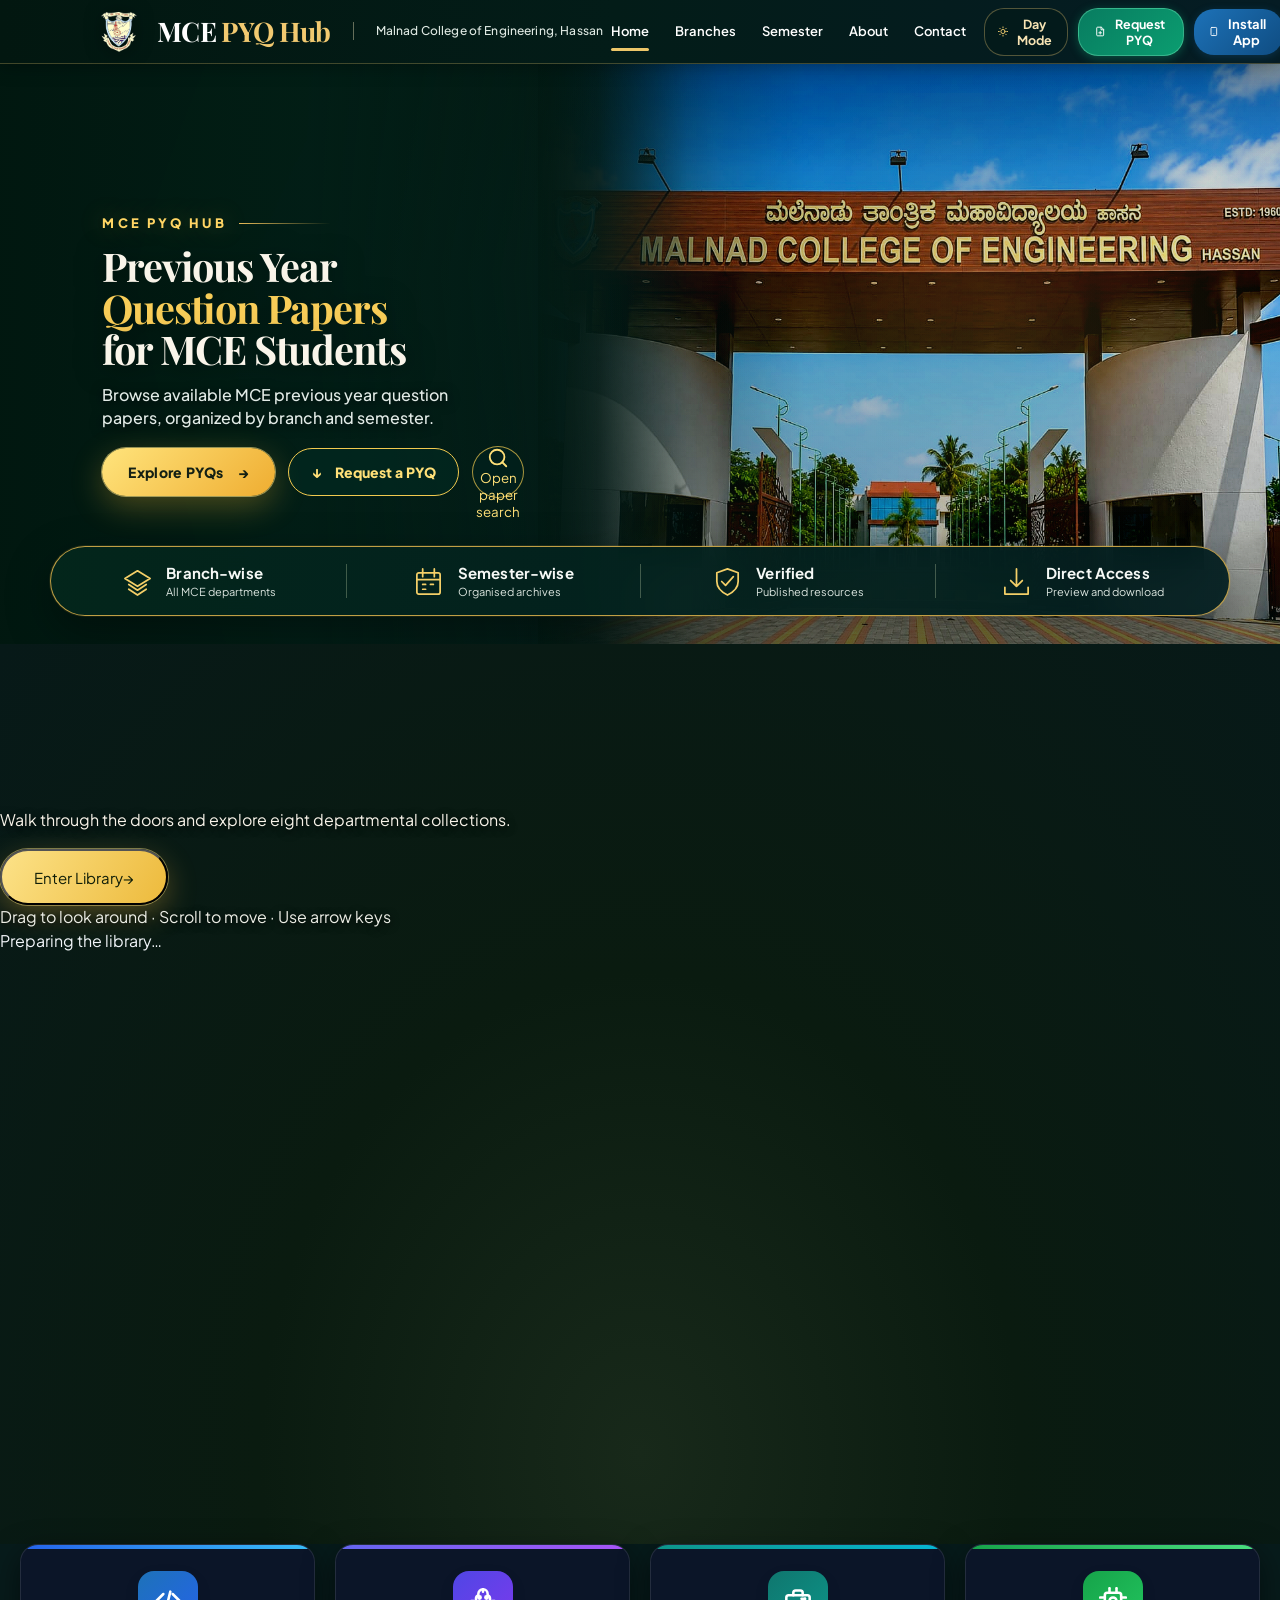
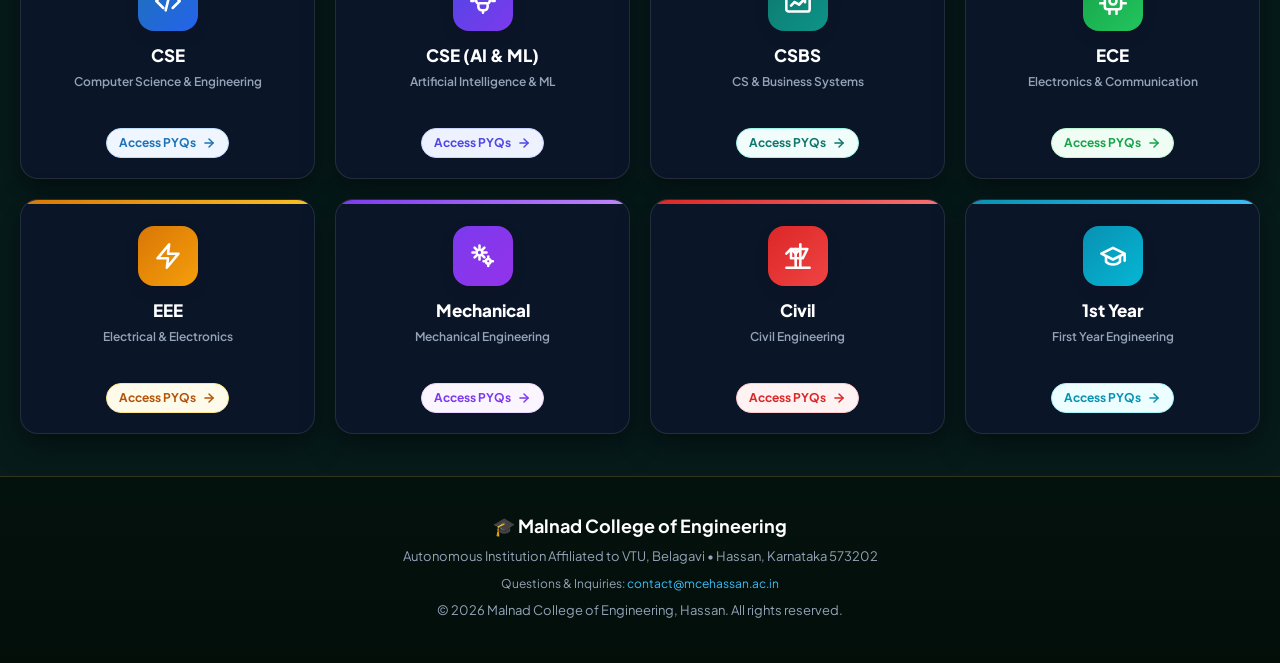
==== commit cb3965a2: "Finalize MCE PYQ Hub frontend improvements" ====
--- a/index.html
+++ b/index.html
@@ -1,5 +1,5 @@
 <!DOCTYPE html>
-<html lang="en">
+<html lang="en" data-theme="dark">
 
 <head>
     
@@ -10,13 +10,14 @@
     <!-- Fonts -->
     <link rel="preconnect" href="https://fonts.googleapis.com">
     <link rel="preconnect" href="https://fonts.gstatic.com" crossorigin>
-    <link href="https://fonts.googleapis.com/css2?family=Plus+Jakarta+Sans:wght@400;500;600;700;800&display=swap" rel="stylesheet">
-    <link rel="stylesheet" href="style.css?v=22.0">
+    <link href="https://fonts.googleapis.com/css2?family=Playfair+Display:wght@600;700&family=Plus+Jakarta+Sans:wght@400;500;600;700;800&display=swap" rel="stylesheet">
+    <link rel="stylesheet" href="style.css?v=24.2">
+    <link rel="stylesheet" href="library-preview/library.css?v=2.2">
         <!-- ================= PWA METAS & MANIFEST ================= -->
     <link rel="manifest" href="/manifest.json">
     <link rel="icon" type="image/png" href="/icons/favicon.png">
     <link rel="apple-touch-icon" href="/icons/apple-touch-icon.png">
-    <meta name="theme-color" content="#0e306a">
+    <meta name="theme-color" content="#031c1b">
     <meta name="mobile-web-app-capable" content="yes">
     <meta name="apple-mobile-web-app-capable" content="yes">
     <meta name="apple-mobile-web-app-status-bar-style" content="black-translucent">
@@ -33,20 +34,30 @@
                 <img src="mce-logo.png" alt="Malnad College of Engineering Logo" class="home-brand-logo">
             </div>
             <div class="home-brand-text">
-                <h1>Malnad College of Engineering, Hassan</h1>
+                <h1>MCE <span>PYQ Hub</span></h1>
+                <p>Malnad College of Engineering, Hassan</p>
             </div>
         </div>
 
         <nav class="home-navigation">
             <a href="index.html" class="active">Home</a>
             <a href="#branches">Branches</a>
-            <a href="#search">Semester</a>
+            <a href="#branches">Semester</a>
+            <a href="#about">About</a>
             <a href="#contact">Contact</a>
-            <button type="button" id="themeToggleBtn" onclick="toggleNightMode()" class="theme-toggle-btn" title="Toggle Night Study Mode">
-                <svg width="15" height="15" viewBox="0 0 24 24" fill="none" stroke="#38bdf8" stroke-width="2.2" stroke-linecap="round" stroke-linejoin="round">
-                    <path d="M21 12.79A9 9 0 1 1 11.21 3 7 7 0 0 0 21 12.79z"></path>
+            <button type="button" id="themeToggleBtn" onclick="toggleNightMode()" class="theme-toggle-btn dark-active" title="Toggle Day/Night Study Mode" aria-pressed="true">
+                <svg width="15" height="15" viewBox="0 0 24 24" fill="none" stroke="#f4ce6e" stroke-width="2.2" stroke-linecap="round" stroke-linejoin="round">
+                    <circle cx="12" cy="12" r="5"></circle>
+                    <line x1="12" y1="1" x2="12" y2="3"></line>
+                    <line x1="12" y1="21" x2="12" y2="23"></line>
+                    <line x1="4.22" y1="4.22" x2="5.64" y2="5.64"></line>
+                    <line x1="18.36" y1="18.36" x2="19.78" y2="19.78"></line>
+                    <line x1="1" y1="12" x2="3" y2="12"></line>
+                    <line x1="21" y1="12" x2="23" y2="12"></line>
+                    <line x1="4.22" y1="19.78" x2="5.64" y2="18.36"></line>
+                    <line x1="18.36" y1="5.64" x2="19.78" y2="4.22"></line>
                 </svg>
-                <span>Night Mode</span>
+                <span>Day Mode</span>
             </button>
                         <button type="button" onclick="openRequestModal()" class="home-nav-request" title="Ask for previous question papers you need">
                 <svg width="15" height="15" viewBox="0 0 24 24" fill="none" stroke="currentColor" stroke-width="2.2" stroke-linecap="round" stroke-linejoin="round">
@@ -67,113 +78,81 @@
         </nav>
     </header>
 
-    <!-- ================= HERO ================= -->
-    <section class="home-hero">
-        <!-- BACKGROUND IMAGE -->
-        <div class="home-hero-image"></div>
-
-        <!-- DARK BLUE LEFT GRADIENT OVERLAY -->
-        <div class="home-hero-overlay"></div>
-
-        <!-- LEFT CONTENT -->
-        <div class="home-hero-content">
-            <div class="home-badge">
-                LEARN SMART. SCORE BETTER.
-            </div>
-
-            <h2>MCE PYQ Hub</h2>
-
-            <h3>Malnad College of Engineering, Hassan</h3>
-
-            <div class="home-line"></div>
-
-            <p class="home-description">
-                Your one-stop destination for Previous Year<br>Question Papers.
-            </p>
-
-            <!-- FEATURE PILLS BAR -->
-            <div class="home-hero-features">
-                <div class="home-hero-feat">
-                    <div class="home-feat-icon-box">
-                        <svg width="18" height="18" viewBox="0 0 24 24" fill="none" stroke="currentColor" stroke-width="2.2" stroke-linecap="round" stroke-linejoin="round">
-                            <path d="M12 22s8-4 8-10V5l-8-3-8 3v7c0 6 8 10 8 10z"></path>
-                            <polyline points="9 12 11 14 15 10"></polyline>
+    <!-- ================= PREMIUM HERO ================= -->
+    <section class="home-hero premium-home-hero" aria-labelledby="premiumHeroTitle">
+        <div class="premium-hero-artwork" aria-hidden="true"><div class="home-hero-image premium-hero-image"></div></div>
+        <div class="home-hero-overlay premium-hero-overlay" aria-hidden="true"></div>
+
+        <div class="home-hero-content premium-hero-content">
+            <p class="premium-hero-kicker"><span aria-hidden="true">✦</span> MCE PYQ HUB</p>
+            <h2 id="premiumHeroTitle"><span>Previous Year</span><em>Question Papers</em><span>for MCE Students</span></h2>
+            <div class="premium-gold-stroke" aria-hidden="true"></div>
+            <p class="home-description premium-hero-description">Browse available MCE previous year question papers, organized by branch and semester.</p>
+            <div class="premium-hero-actions" id="heroActions">
+                <a class="premium-primary-cta" href="#branches">Explore PYQs <span aria-hidden="true">→</span></a>
+                <button type="button" class="premium-secondary-cta" onclick="openRequestModal()"><span aria-hidden="true">↓</span> Request a PYQ</button>
+                <button type="button" id="heroSearchToggle" class="premium-search-toggle" aria-expanded="false" aria-controls="search" title="Search question papers">
+                    <svg width="22" height="22" viewBox="0 0 24 24" fill="none" stroke="currentColor" stroke-width="2" stroke-linecap="round" stroke-linejoin="round" aria-hidden="true"><circle cx="11" cy="11" r="8"></circle><line x1="21" y1="21" x2="16.65" y2="16.65"></line></svg>
+                    <span class="sr-only">Open paper search</span>
+                </button>
+            </div>
+
+            <div class="home-search-container premium-hero-search" id="search" hidden>
+                <div class="home-search-box">
+                    <span class="home-search-icon">
+                        <svg width="20" height="20" viewBox="0 0 24 24" fill="none" stroke="#f4cb61" stroke-width="2.2" stroke-linecap="round" stroke-linejoin="round">
+                            <circle cx="11" cy="11" r="8"></circle>
+                            <line x1="21" y1="21" x2="16.65" y2="16.65"></line>
                         </svg>
-                    </div>
-                    <span>PYQs</span>
-                </div>
-
-                <div class="home-hero-feat">
-                    <div class="home-feat-icon-box">
-                        <svg width="18" height="18" viewBox="0 0 24 24" fill="none" stroke="currentColor" stroke-width="2" stroke-linecap="round" stroke-linejoin="round">
-                            <path d="M22 10v6M2 10l10-5 10 5-10 5z"></path>
-                            <path d="M6 12v5c3 3 9 3 12 0v-5"></path>
-                        </svg>
-                    </div>
-                    <span>All<br>Branches</span>
-                </div>
-
-                <div class="home-hero-feat">
-                    <div class="home-feat-icon-box">
-                        <svg width="18" height="18" viewBox="0 0 24 24" fill="none" stroke="currentColor" stroke-width="2" stroke-linecap="round" stroke-linejoin="round">
-                            <path d="M4 19.5A2.5 2.5 0 0 1 6.5 17H20"></path>
-                            <path d="M6.5 2H20v20H6.5A2.5 2.5 0 0 1 4 19.5v-15A2.5 2.5 0 0 1 6.5 2z"></path>
-                        </svg>
-                    </div>
-                    <span>Semester<br>Wise</span>
-                </div>
-
-                <div class="home-hero-feat feat-active">
-                    <div class="home-feat-icon-box active-circle">
-                        <svg width="16" height="16" viewBox="0 0 24 24" fill="none" stroke="currentColor" stroke-width="2.5" stroke-linecap="round" stroke-linejoin="round">
-                            <polygon points="13 2 3 14 12 14 11 22 21 10 12 10 13 2"></polygon>
-                        </svg>
-                    </div>
-                    <span>Easy<br>Access</span>
-                </div>
+                    </span>
+                    <input
+                        type="text"
+                        id="searchBox"
+                        placeholder="Search question papers by subject, semester, branch..."
+                        autocomplete="off"
+                    >
+                    <button
+                        type="button"
+                        id="clearSearch"
+                        class="home-search-clear"
+                        title="Clear search text"
+                        aria-label="Clear search text"
+                        hidden
+                    >
+                        ✕
+                    </button>
+                    <button
+                        type="button"
+                        id="homeSearchBtn"
+                    >
+                        Search
+                    </button>
+                    <button
+                        type="button"
+                        id="closeHeroSearchBtn"
+                        class="hero-search-close-btn"
+                        title="Close search"
+                        aria-label="Close search"
+                    >
+                        ✕
+                    </button>
+                </div>
+                <div id="searchResults" class="home-search-results" aria-live="polite"></div>
             </div>
         </div>
 
-        <!-- SEARCH BAR -->
-        <div class="home-search-container" id="search">
-            <div class="home-search-box">
-                <span class="home-search-icon">
-                    <svg width="20" height="20" viewBox="0 0 24 24" fill="none" stroke="#64748b" stroke-width="2.2" stroke-linecap="round" stroke-linejoin="round">
-                        <circle cx="11" cy="11" r="8"></circle>
-                        <line x1="21" y1="21" x2="16.65" y2="16.65"></line>
-                    </svg>
-                </span>
-                <input
-                    type="text"
-                    id="searchBox"
-                    placeholder="Search question papers by subject, semester, branch..."
-                    autocomplete="off"
-                >
-                <button
-                    type="button"
-                    id="clearSearch"
-                    class="home-search-clear"
-                    title="Clear search"
-                    aria-label="Clear search"
-                    hidden
-                >
-                    ✕
-                </button>
-                <button
-                    type="button"
-                    id="homeSearchBtn"
-                >
-                    Search
-                </button>
-            </div>
-            <div id="searchResults" class="home-search-results" aria-live="polite"></div>
-        </div>
+        <section class="premium-information-strip" id="heroInformation" aria-label="Repository features">
+            <article><span class="premium-strip-icon" aria-hidden="true"><svg viewBox="0 0 32 32" fill="none"><path d="m3 13 13-8 13 8-13 8L3 13Zm4 6 9 6 9-6M7 24l9 6 9-6"/></svg></span><div><strong>Branch-wise</strong><span>All MCE departments</span></div></article>
+            <article><span class="premium-strip-icon" aria-hidden="true"><svg viewBox="0 0 32 32" fill="none"><rect x="4" y="7" width="24" height="22" rx="2"/><path d="M10 3v8M22 3v8M4 14h24M10 19h3m5 0h3m-11 5h3"/></svg></span><div><strong>Semester-wise</strong><span>Organised archives</span></div></article>
+            <article><span class="premium-strip-icon" aria-hidden="true"><svg viewBox="0 0 32 32" fill="none"><path d="M16 3 27 7v9c0 7-5 11-11 14C10 27 5 23 5 16V7L16 3Z"/><path d="m10 16 4 4 8-9"/></svg></span><div><strong>Verified</strong><span>Published resources</span></div></article>
+            <article><span class="premium-strip-icon" aria-hidden="true"><svg viewBox="0 0 32 32" fill="none"><path d="M16 3v18m-6-6 6 6 6-6M4 22v7h24v-7"/></svg></span><div><strong>Direct Access</strong><span>Preview and download</span></div></article>
+        </section>
     </section>
 
 
     <!-- ================= BRANCHES ================= -->
     <section class="home-branches-section" id="branches">
-        <div class="home-section-heading">
+        <div class="home-section-heading" hidden>
             <div class="home-explore-badge">
                 <span class="badge-sparkle">✨</span>
                 <span>ACADEMIC DEPARTMENTS</span>
@@ -182,7 +161,39 @@
             <p>Select your department to access curated semester-wise previous year question papers</p>
         </div>
 
-        <div class="home-branches">
+        <div class="library-shell" id="libraryShell" data-embedded="true">
+            <canvas id="libraryCanvas" aria-label="Interactive 3D MCE Library. Enter, then select a department bookshelf." tabindex="0"></canvas>
+            <header class="library-topbar">
+                <span class="brand" aria-hidden="true"><span class="brand-mark">MCE</span><span><strong>PYQ HUB</strong><small>3D LIBRARY</small></span></span>
+                <button id="soundToggle" class="icon-button" type="button" aria-pressed="false" title="Toggle ambient sound">Sound off</button>
+            </header>
+            <section id="welcomePanel" class="welcome-panel" aria-labelledby="welcomeTitle">
+                <p class="eyebrow">THE ACADEMIC ARCHIVE</p><h1 id="welcomeTitle">MCE LIBRARY</h1>
+                <p>Walk through the doors and explore eight departmental collections.</p>
+                <button id="enterButton" class="primary-button" type="button"><span>Enter Library</span><span aria-hidden="true">→</span></button>
+                <p class="microcopy">Drag to look around · Scroll to move · Use arrow keys</p>
+            </section>
+            <section id="insideHud" class="inside-hud" aria-label="Library navigation" hidden>
+                <div class="hud-copy"><p class="eyebrow">MCE COLLECTIONS</p><h2 id="hudTitle">Choose a department</h2><p id="hudDescription">Select a glowing bookshelf or use the department directory.</p></div>
+                <div id="departmentDirectory" class="department-directory" role="list"></div>
+                <div class="hud-actions"><button id="entranceButton" class="secondary-button" type="button">← Back to entrance</button><button id="overviewButton" class="secondary-button" type="button">Library overview</button></div>
+            </section>
+            <div id="focusCard" class="focus-card" hidden>
+                <p class="eyebrow">DEPARTMENT COLLECTION</p><h2 id="focusName"></h2><p id="focusFullName"></p>
+                <a id="openDepartment" class="primary-button" href="#">Open semester archive <span aria-hidden="true">→</span></a>
+                <button id="closeFocus" class="text-button" type="button">Return to aisle</button>
+            </div>
+            <div id="loadingPanel" class="loading-panel" role="status"><span class="loader" aria-hidden="true"></span><span>Preparing the library…</span></div>
+            <p id="statusMessage" class="sr-only" aria-live="polite"></p>
+            <section id="fallback" class="fallback" hidden>
+                <p class="eyebrow">LIGHTWEIGHT DIRECTORY</p><h1>MCE Library</h1><p>Your browser cannot display the 3D library. Every original department remains available below.</p>
+                <nav aria-label="Engineering departments">
+                    <a href="cse.html"><strong>CSE</strong><span>Computer Science & Engineering</span></a><a href="cse-aiml.html"><strong>CSE (AI & ML)</strong><span>Artificial Intelligence & Machine Learning</span></a><a href="csbs.html"><strong>CSBS</strong><span>Computer Science & Business Systems</span></a><a href="ece.html"><strong>ECE</strong><span>Electronics & Communication Engineering</span></a><a href="eee.html"><strong>EEE</strong><span>Electrical & Electronics Engineering</span></a><a href="mechanical.html"><strong>Mechanical</strong><span>Mechanical Engineering</span></a><a href="civil.html"><strong>Civil</strong><span>Civil Engineering</span></a><a href="first-year.html"><strong>1st Year</strong><span>First Year Engineering</span></a>
+                </nav>
+            </section>
+        </div>
+
+        <div class="home-branches" hidden aria-hidden="true">
             <!-- CSE -->
             <a href="cse.html" class="home-branch-card cse-card">
                 <div class="branch-card-accent"></div>
@@ -585,8 +596,9 @@
     </div>
 
     <!-- JAVASCRIPT -->
-    <script src="script.js?v=7.0"></script>
+    <script src="script.js?v=8.8"></script>
     <script src="study-companion.js?v=2.0"></script>
     <script src="request-paper.js?v=2.0"></script>
+    <script src="library-preview/loader.js?v=2.2"></script>
 </body>
-</html>+</html>
--- a/style.css
+++ b/style.css
@@ -1154,6 +1154,811 @@
         gap: 15px;
         margin-left: 15px;
         margin-right: 15px;
+    }
+}
+
+/* =========================================
+   APPROVED PREMIUM HOMEPAGE HERO
+   Scoped to the real homepage hero only.
+========================================= */
+.premium-home-hero {
+    --hero-parallax-x: 0px;
+    --hero-parallax-y: 0px;
+    isolation: isolate;
+    height: 580px;
+    min-height: 580px;
+    overflow: visible;
+    background: linear-gradient(130deg, #03190f 0%, #061c18 38%, #071c24 100%);
+    display: grid;
+    grid-template-columns: 1fr 1fr;
+    grid-template-rows: 1fr;
+    position: relative;
+}
+
+.premium-hero-artwork {
+    position: absolute;
+    top: 0;
+    right: 0;
+    width: 58%;
+    height: 100%;
+    overflow: hidden;
+    z-index: 0;
+    transform: translate3d(var(--hero-parallax-x), var(--hero-parallax-y), 0);
+    transition: transform .28s cubic-bezier(.2,.8,.2,1);
+    will-change: transform;
+    pointer-events: none;
+}
+
+.premium-home-hero .premium-hero-image {
+    position: absolute;
+    inset: 0;
+    width: 100%;
+    height: 100%;
+    background-image: url("mce-campus.jpg");
+    background-position: center 25%;
+    background-size: cover;
+    background-color: #082f2b;
+    -webkit-mask-image: linear-gradient(to right, transparent 0%, rgba(0,0,0,0.15) 8%, rgba(0,0,0,0.75) 20%, rgba(0,0,0,1) 36%, rgba(0,0,0,1) 100%);
+    mask-image: linear-gradient(to right, transparent 0%, rgba(0,0,0,0.15) 8%, rgba(0,0,0,0.75) 20%, rgba(0,0,0,1) 36%, rgba(0,0,0,1) 100%);
+    image-rendering: auto;
+    z-index: 0;
+    filter: brightness(.92) saturate(1.05) contrast(1.04);
+    animation: none;
+}
+
+.premium-home-hero::after {
+    content: "";
+    position: absolute;
+    z-index: 2;
+    top: 5%;
+    right: 0;
+    width: 60%;
+    height: 82%;
+    pointer-events: none;
+    background:
+        radial-gradient(ellipse at 65% 55%, rgba(255,194,72,.13), transparent 46%),
+        linear-gradient(112deg, transparent 28%, rgba(255,210,103,.10) 48%, transparent 66%);
+    opacity: .26;
+    transform: translate3d(0,0,0);
+    animation: premiumWarmShimmer 6.5s ease-in-out infinite alternate;
+    animation-play-state: paused;
+}
+
+.premium-home-hero.hero-motion-active::after { animation-play-state: running; }
+
+.premium-home-hero .premium-hero-overlay {
+    z-index: 1;
+    background:
+        linear-gradient(90deg, rgba(1,24,16,.98) 0%, rgba(2,30,22,.95) 24%, rgba(2,30,22,.65) 40%, rgba(2,22,20,.04) 56%),
+        linear-gradient(180deg, rgba(0,12,8,.18), transparent 36%, rgba(0,12,8,.22));
+}
+
+.premium-home-hero .premium-hero-content {
+    position: relative;
+    z-index: 50;
+    width: auto;
+    max-width: 500px;
+    height: auto;
+    min-height: 0;
+    display: block;
+    padding: 0;
+    margin: 0 0 0 clamp(32px, 8vw, 130px);
+    align-self: center;
+    animation: none;
+}
+
+.premium-home-hero.motion-ready .premium-hero-kicker,
+.premium-home-hero.motion-ready .premium-hero-content h2,
+.premium-home-hero.motion-ready .premium-gold-stroke,
+.premium-home-hero.motion-ready .premium-hero-description,
+.premium-home-hero.motion-ready .premium-hero-actions {
+    opacity: 0;
+    transform: translate3d(0,18px,0);
+}
+
+.premium-home-hero.motion-entered .premium-hero-kicker { animation: premiumContentReveal .64s .08s cubic-bezier(.2,.8,.2,1) forwards; }
+.premium-home-hero.motion-entered .premium-hero-content h2 { animation: premiumContentReveal .72s .16s cubic-bezier(.2,.8,.2,1) forwards; }
+.premium-home-hero.motion-entered .premium-gold-stroke { animation: premiumContentReveal .65s .24s cubic-bezier(.2,.8,.2,1) forwards; }
+.premium-home-hero.motion-entered .premium-hero-description { animation: premiumContentReveal .68s .31s cubic-bezier(.2,.8,.2,1) forwards; }
+.premium-home-hero.motion-entered .premium-hero-actions { animation: premiumContentReveal .7s .39s cubic-bezier(.2,.8,.2,1) forwards; }
+
+.premium-hero-kicker {
+    display: inline-flex;
+    align-items: center;
+    gap: 10px;
+    margin: 0 0 12px;
+    padding: 0;
+    border: 0;
+    border-radius: 0;
+    color: #ffda73;
+    background: transparent;
+    font-size: 13px;
+    font-weight: 800;
+    letter-spacing: .24em;
+}
+.premium-hero-kicker > span { display: none; }
+.premium-hero-kicker::after { content: ""; width: 92px; height: 1px; margin-left: 2px; background: linear-gradient(90deg, #e8bb58, transparent); }
+
+.premium-home-hero .premium-hero-content h2 {
+    margin: 0;
+    color: #faf5ea;
+    background: none;
+    -webkit-background-clip: initial;
+    -webkit-text-fill-color: initial;
+    font-family: "Playfair Display", Georgia, serif;
+    font-size: clamp(38px, 3.1vw, 52px);
+    font-weight: 700;
+    line-height: 1.04;
+    letter-spacing: -.03em;
+    filter: none;
+    text-shadow: 0 3px 28px rgba(0,0,0,.52);
+}
+
+.premium-home-hero .premium-hero-content h2 span,
+.premium-home-hero .premium-hero-content h2 em {
+    display: block;
+}
+
+.premium-home-hero .premium-hero-content h2 em {
+    color: #f8cd58;
+    font-style: normal;
+}
+
+.premium-gold-stroke {
+    display: none;
+    width: min(310px, 65%);
+    height: 14px;
+    margin: 10px 0 16px;
+    background: linear-gradient(90deg, transparent, #f6cb50 18%, #f6cb50 75%, transparent);
+    clip-path: polygon(0 65%,100% 0,72% 82%,12% 100%);
+    filter: drop-shadow(0 2px 6px rgba(255,199,48,.45));
+}
+
+.premium-home-hero .premium-hero-description {
+    max-width: 395px;
+    margin: 15px 0 17px;
+    color: #e2ebe7;
+    font-size: 16px;
+    font-weight: 500;
+    line-height: 1.4;
+    text-shadow: 0 2px 12px #001;
+}
+
+.premium-hero-actions {
+    display: flex;
+    align-items: center;
+    gap: 13px;
+}
+
+.premium-primary-cta,
+.premium-secondary-cta {
+    display: inline-flex;
+    align-items: center;
+    justify-content: center;
+    gap: 14px;
+    min-height: 46px;
+    padding: 0 22px;
+    border-radius: 999px;
+    font-weight: 800;
+    text-decoration: none;
+    transition: transform .22s cubic-bezier(.2,.8,.2,1), background-color .22s ease, border-color .22s ease, box-shadow .22s ease;
+}
+
+.premium-primary-cta {
+    color: #142014;
+    background: linear-gradient(135deg,#ffe47c,#efad31);
+    box-shadow: 0 0 0 1px #fff3aa, 0 10px 30px rgba(248,184,49,.28);
+}
+
+.premium-secondary-cta {
+    border: 1px solid #f1c94f;
+    color: #ffe078;
+    background: rgba(2,42,34,.62);
+    cursor: pointer;
+}
+
+.premium-play {
+    display: grid;
+    place-items: center;
+    width: 24px;
+    height: 24px;
+    border: 2px solid currentColor;
+    border-radius: 50%;
+    font-size: 9px;
+}
+
+.premium-search-toggle {
+    display: grid;
+    place-items: center;
+    width: 52px;
+    height: 52px;
+    flex: 0 0 52px;
+    border: 1px solid rgba(241,201,79,.7);
+    border-radius: 50%;
+    color: #ffe078;
+    background: rgba(2,32,29,.78);
+    cursor: pointer;
+    transition: transform .22s cubic-bezier(.2,.8,.2,1), background-color .22s ease, border-color .22s ease, box-shadow .22s ease;
+}
+
+.premium-primary-cta:hover,
+.premium-secondary-cta:hover,
+.premium-search-toggle:hover {
+    transform: translate3d(0,-3px,0);
+}
+
+.premium-primary-cta:hover,
+.premium-primary-cta:focus-visible {
+    box-shadow: 0 0 0 1px #fff3aa, 0 13px 30px rgba(248,184,49,.38), 0 0 24px rgba(255,208,83,.16);
+}
+
+.premium-secondary-cta:hover,
+.premium-secondary-cta:focus-visible,
+.premium-search-toggle:hover,
+.premium-search-toggle:focus-visible {
+    border-color: #ffe27b;
+    background: rgba(8,58,45,.84);
+    box-shadow: 0 11px 25px rgba(0,0,0,.23), inset 0 0 18px rgba(255,211,91,.07);
+}
+
+.premium-primary-cta:focus-visible,
+.premium-secondary-cta:focus-visible,
+.premium-search-toggle:focus-visible {
+    outline: 3px solid #fff1a5;
+    outline-offset: 4px;
+}
+
+/* Stacking context elevation when search is active or has results */
+.premium-home-hero.search-active,
+.premium-home-hero:has(.home-search-results.active),
+.premium-home-hero:has(#search:not([hidden])) {
+    z-index: 1000 !important;
+}
+
+.premium-home-hero.search-active .premium-hero-content,
+.premium-home-hero:has(.home-search-results.active) .premium-hero-content,
+.premium-home-hero:has(#search:not([hidden])) .premium-hero-content {
+    align-self: start;
+    margin-top: clamp(16px, 3vh, 32px);
+    z-index: 1000 !important;
+}
+
+.premium-home-hero.search-active .premium-hero-description,
+.premium-home-hero:has(.home-search-results.active) .premium-hero-description,
+.premium-home-hero:has(#search:not([hidden])) .premium-hero-description {
+    display: none !important;
+}
+
+.premium-home-hero.search-active .premium-hero-actions,
+.premium-home-hero:has(.home-search-results.active) .premium-hero-actions,
+.premium-home-hero:has(#search:not([hidden])) .premium-hero-actions {
+    display: none !important;
+}
+
+/* Hide information strip completely whenever search is active so results are 100% visible and scrollable */
+.premium-home-hero.search-active .premium-information-strip,
+.premium-home-hero.motion-ready .premium-information-strip.is-search-hidden,
+.premium-home-hero .premium-information-strip.is-search-hidden,
+.premium-home-hero:has(.home-search-results.active) .premium-information-strip,
+.premium-home-hero:has(#search:not([hidden])) .premium-information-strip {
+    display: none !important;
+    opacity: 0 !important;
+    visibility: hidden !important;
+    pointer-events: none !important;
+    transform: translate3d(-50%, 28px, 0) scale(0.96) !important;
+}
+
+.premium-home-hero .premium-hero-search[hidden] {
+    display: none !important;
+}
+
+.premium-home-hero.search-active .premium-hero-search,
+.premium-home-hero .premium-hero-search:not([hidden]) {
+    position: relative;
+    left: auto;
+    bottom: auto;
+    width: 100%;
+    max-width: 500px;
+    margin-top: 10px;
+    transform: none;
+    z-index: 90;
+    display: block !important;
+}
+
+.premium-home-hero .premium-hero-search .home-search-box {
+    height: 60px;
+    padding: 0 8px 0 16px;
+    border: 1px solid rgba(241,201,79,.65);
+    border-radius: 999px;
+    background: rgba(3,24,25,.96);
+    box-shadow: 0 18px 60px rgba(0,0,0,.45), 0 0 0 1px rgba(241,201,79,.20);
+    backdrop-filter: blur(16px);
+    display: flex;
+    align-items: center;
+    gap: 8px;
+}
+
+.premium-home-hero .premium-hero-search .home-search-icon {
+    display: flex;
+    align-items: center;
+    flex-shrink: 0;
+}
+.premium-home-hero .premium-hero-search .home-search-icon svg { stroke: #f4cb61; }
+.premium-home-hero .premium-hero-search input {
+    color: #f4f8f5;
+    flex: 1;
+    min-width: 0;
+    border: none;
+    background: transparent;
+    font-size: 14px;
+    outline: none;
+}
+.premium-home-hero .premium-hero-search input::placeholder { color: #9fb2ac; }
+.premium-home-hero .premium-hero-search button#homeSearchBtn {
+    background: linear-gradient(135deg,#ffe47c,#e9aa30);
+    color: #102219;
+    border-radius: 999px;
+    height: 44px;
+    padding: 0 18px;
+    font-weight: 700;
+    font-size: 13.5px;
+    border: none;
+    cursor: pointer;
+    flex-shrink: 0;
+    transition: transform 0.2s ease, filter 0.2s ease;
+}
+.premium-home-hero .premium-hero-search button#homeSearchBtn:hover {
+    transform: scale(1.02);
+    filter: brightness(1.06);
+}
+
+.hero-search-close-btn {
+    width: 36px;
+    height: 36px;
+    border-radius: 50%;
+    border: 1px solid rgba(241, 201, 79, 0.45);
+    background: rgba(255, 255, 255, 0.08);
+    color: #ffd564;
+    font-size: 14px;
+    font-weight: 700;
+    cursor: pointer;
+    display: inline-flex;
+    align-items: center;
+    justify-content: center;
+    flex-shrink: 0;
+    transition: all 0.2s ease;
+}
+.hero-search-close-btn:hover {
+    background: rgba(241, 201, 79, 0.25);
+    border-color: #ffd564;
+    color: #ffffff;
+    transform: scale(1.08);
+}
+
+.premium-home-hero .premium-hero-search .home-search-results {
+    position: absolute;
+    top: calc(100% + 10px);
+    left: 0;
+    right: 0;
+    width: 100%;
+    min-width: 320px;
+    max-height: calc(100vh - 290px);
+    max-height: calc(100dvh - 290px);
+    min-height: 120px;
+    overflow-y: auto !important;
+    -webkit-overflow-scrolling: touch;
+    overscroll-behavior: contain;
+    pointer-events: auto !important;
+    background: #031c18 !important;
+    border: 1.5px solid rgba(244, 203, 97, 0.75) !important;
+    border-radius: 18px;
+    box-shadow: 0 25px 80px rgba(0, 0, 0, 0.9), 0 0 0 1px rgba(244, 203, 97, 0.25) !important;
+    backdrop-filter: blur(24px);
+    padding: 16px;
+    z-index: 99999 !important;
+}
+
+.premium-home-hero .premium-hero-search .home-search-results .search-results-header {
+    display: flex;
+    align-items: center;
+    justify-content: space-between;
+    padding-bottom: 12px;
+    margin-bottom: 12px;
+    border-bottom: 1px solid rgba(244, 203, 97, 0.25) !important;
+    color: #e2e8f0;
+}
+
+.premium-home-hero .premium-hero-search .home-search-results .search-results-count strong {
+    color: #ffd564 !important;
+}
+
+.premium-home-hero .premium-hero-search .home-search-results .search-results-close-btn {
+    background: rgba(255, 255, 255, 0.08);
+    border: 1px solid rgba(244, 203, 97, 0.45);
+    color: #ffd564;
+    padding: 5px 14px;
+    border-radius: 999px;
+    font-size: 12px;
+    font-weight: 700;
+    cursor: pointer;
+    transition: all 0.2s ease;
+    display: inline-flex;
+    align-items: center;
+    gap: 4px;
+}
+
+.premium-home-hero .premium-hero-search .home-search-results .search-results-close-btn:hover {
+    background: rgba(244, 203, 97, 0.25);
+    border-color: #ffd564;
+    color: #ffffff;
+    transform: scale(1.04);
+}
+
+.premium-home-hero .premium-hero-search .result-card-v2 {
+    display: flex;
+    align-items: center;
+    justify-content: space-between;
+    gap: 16px;
+    background: rgba(2, 28, 24, 0.95) !important;
+    border: 1px solid rgba(244, 203, 97, 0.3) !important;
+    border-radius: 14px;
+    padding: 14px 16px;
+    transition: all 0.2s ease;
+}
+
+.premium-home-hero .premium-hero-search .result-card-v2:hover {
+    background: rgba(3, 40, 34, 0.98) !important;
+    border-color: #ffd564 !important;
+    transform: translateY(-2px);
+    box-shadow: 0 10px 24px rgba(0, 0, 0, 0.45);
+}
+
+.premium-home-hero .premium-hero-search .result-title {
+    color: #ffffff !important;
+    font-weight: 700;
+    font-size: 15.5px;
+}
+
+.premium-home-hero .premium-hero-search .badge-code {
+    background: rgba(244, 203, 97, 0.15) !important;
+    color: #ffd564 !important;
+    border: 1px solid rgba(244, 203, 97, 0.4) !important;
+}
+
+.premium-home-hero .premium-hero-search .result-subject-line {
+    color: #cbd5e1 !important;
+    font-size: 13px;
+}
+
+.premium-home-hero .premium-hero-search .result-subject-val {
+    color: #ffd564 !important;
+    font-weight: 600;
+}
+
+.premium-home-hero .premium-hero-search .badge-branch {
+    background: rgba(16, 185, 129, 0.18) !important;
+    color: #6ee7b7 !important;
+    border-color: rgba(16, 185, 129, 0.35) !important;
+}
+
+.premium-home-hero .premium-hero-search .badge-sem {
+    background: rgba(56, 189, 248, 0.18) !important;
+    color: #7dd3fc !important;
+    border-color: rgba(56, 189, 248, 0.35) !important;
+}
+
+.premium-home-hero .premium-hero-search .badge-year {
+    background: rgba(245, 158, 11, 0.18) !important;
+    color: #fcd34d !important;
+    border-color: rgba(245, 158, 11, 0.35) !important;
+}
+
+.premium-home-hero .premium-hero-search .badge-exam,
+.premium-home-hero .premium-hero-search .badge-cie {
+    background: rgba(168, 85, 247, 0.18) !important;
+    color: #d8b4fe !important;
+    border-color: rgba(168, 85, 247, 0.35) !important;
+}
+
+.premium-home-hero .premium-hero-search .result-btn-pdf {
+    background: linear-gradient(135deg, #ffd564 0%, #e9aa30 100%) !important;
+    color: #0b1e16 !important;
+    font-weight: 700 !important;
+    border-radius: 999px;
+    padding: 8px 16px;
+    box-shadow: 0 4px 14px rgba(233, 170, 48, 0.35);
+    text-decoration: none;
+    white-space: nowrap;
+    display: inline-flex;
+    align-items: center;
+    gap: 6px;
+}
+.premium-home-hero .premium-hero-search .result-btn-pdf:hover {
+    transform: scale(1.04);
+    filter: brightness(1.08);
+}
+
+.premium-home-hero .premium-hero-search .home-search-results::-webkit-scrollbar {
+    width: 8px;
+}
+.premium-home-hero .premium-hero-search .home-search-results::-webkit-scrollbar-track {
+    background: rgba(0, 0, 0, 0.25);
+    border-radius: 8px;
+}
+.premium-home-hero .premium-hero-search .home-search-results::-webkit-scrollbar-thumb {
+    background: rgba(241, 201, 79, 0.5);
+    border-radius: 8px;
+}
+.premium-home-hero .premium-hero-search .home-search-results::-webkit-scrollbar-thumb:hover {
+    background: rgba(241, 201, 79, 0.8);
+}
+
+.premium-information-strip {
+    position: absolute;
+    z-index: 4;
+    left: 50%;
+    bottom: 28px;
+    display: grid;
+    grid-template-columns: repeat(4,1fr);
+    width: min(1180px, calc(100% - 48px));
+    transform: translateX(-50%);
+    border: 1px solid rgba(233,187,79,.82);
+    border-radius: 999px;
+    color: #f5f8f5;
+    background: linear-gradient(90deg,rgba(3,38,28,.96),rgba(3,30,32,.92));
+    box-shadow: 0 16px 45px rgba(0,0,0,.35), 0 0 0 1px rgba(233,187,79,.12);
+    backdrop-filter: blur(18px);
+    transition: opacity .75s cubic-bezier(.2,.8,.2,1), transform .75s cubic-bezier(.2,.8,.2,1);
+}
+
+.premium-home-hero.motion-ready .premium-information-strip {
+    opacity: 0;
+    transform: translate3d(-50%,22px,0);
+}
+
+.premium-home-hero.motion-ready .premium-information-strip.is-revealed {
+    opacity: 1;
+    transform: translate3d(-50%,0,0);
+}
+
+.premium-information-strip article {
+    position: relative;
+    display: flex;
+    align-items: center;
+    justify-content: center;
+    gap: 12px;
+    min-height: 64px;
+    padding: 8px 14px;
+}
+
+.premium-information-strip article + article::before {
+    content: "";
+    position: absolute;
+    left: 0;
+    height: 50%;
+    border-left: 1px solid rgba(192,210,172,.32);
+}
+
+.premium-strip-icon {
+    display: grid;
+    place-items: center;
+    width: 34px;
+    color: #f4cf68;
+    font-size: 30px;
+}
+.premium-strip-icon svg { display: block; width: 31px; height: 31px; stroke: currentColor; stroke-width: 1.8; stroke-linecap: round; stroke-linejoin: round; }
+
+.premium-information-strip strong,
+.premium-information-strip div > span { display: block; }
+.premium-information-strip strong { font-size: 15px; }
+.premium-information-strip article:first-child strong { font-size: 15px; }
+.premium-information-strip div > span { color: #dbe5df; font-size: 11px; }
+
+/* Keep the established hero and live entrance in the same visual setting. */
+body.home-page .home-header {
+    height: 64px;
+    padding: 0 clamp(24px, 7.5vw, 126px);
+    background: linear-gradient(90deg, #021710 0%, #031c18 48%, #051c24 100%);
+    border-bottom: 1px solid rgba(230, 193, 105, .28);
+    box-shadow: 0 1px 18px rgba(0,0,0,.35);
+}
+body.home-page .home-brand-logo { width: 46px; height: 46px; }
+body.home-page .home-brand-text { display: flex; align-items: center; gap: 22px; }
+body.home-page .home-brand-text h1 { font-family: "Playfair Display", Georgia, serif; font-size: 27px; font-weight: 700; letter-spacing: -.025em; }
+body.home-page .home-brand-text h1 span { color: #f1c970; }
+body.home-page .home-brand-text p { margin: 0; padding-left: 22px; border-left: 1px solid rgba(221,212,176,.45); color: #dfe9e3; font-size: 12px; font-weight: 500; white-space: nowrap; }
+body.home-page .home-navigation { gap: 10px; }
+body.home-page .home-navigation a { font-size: 13px; }
+body.home-page .home-navigation a:hover { color: #f4d581; }
+body.home-page .home-navigation a.active::after { background: #edc669; }
+body.home-page .theme-toggle-btn { border-color: rgba(231, 197, 116, .35); color: #f8e4b4; background: rgba(4, 26, 25, .62); }
+body.home-page .theme-toggle-btn svg { stroke: #f4ce6e; }
+body.home-page .home-nav-request { background: linear-gradient(135deg, #087c60, #0b9d70); }
+
+@media (max-width: 1250px) {
+    body.home-page .home-header { padding-inline: 24px; }
+    body.home-page .home-brand-text p { display: none; }
+}
+
+.premium-home-hero + .home-branches-section {
+    position: relative;
+    z-index: 1;
+    padding: 0 0 42px;
+    background: #071b1b;
+    overflow: hidden;
+}
+.premium-home-hero + .home-branches-section .library-shell[data-embedded="true"] {
+    width: 100%;
+    height: max(700px, 100svh);
+    min-height: 700px;
+    border: 0;
+    border-radius: 0;
+    box-shadow: none;
+}
+.premium-home-hero + .home-branches-section .library-shell[data-embedded="true"] .library-topbar { display: none; }
+.premium-home-hero + .home-branches-section .welcome-panel { bottom: clamp(24px, 5vh, 56px); }
+.premium-home-hero + .home-branches-section .welcome-panel .eyebrow { display: none; }
+.premium-home-hero + .home-branches-section .welcome-panel h1 { position: absolute; width: 1px; height: 1px; padding: 0; margin: -1px; overflow: hidden; clip-path: inset(50%); white-space: nowrap; }
+.premium-home-hero + .home-branches-section .welcome-panel > p:not(.eyebrow):not(.microcopy) { margin: 8px auto 17px; color: #f8f3e9; text-shadow: 0 2px 10px #000; }
+.premium-home-hero + .home-branches-section .primary-button { min-height: 54px; padding: 0 30px; border-radius: 999px; color: #182116; background: linear-gradient(120deg, #fce28e, #edb93f); box-shadow: 0 9px 24px rgba(239,174,62,.3); }
+.premium-home-hero + .home-branches-section .microcopy { color: #ecede5 !important; text-shadow: 0 2px 9px #000; }
+
+@keyframes premiumHeroFade {
+    from { opacity: .55; }
+    to { opacity: 1; }
+}
+
+@keyframes premiumContentReveal {
+    from { opacity: 0; transform: translate3d(0,18px,0); }
+    to { opacity: 1; transform: translate3d(0,0,0); }
+}
+
+@keyframes premiumWarmShimmer {
+    from { opacity: .18; transform: translate3d(-5px,1px,0); }
+    to { opacity: .32; transform: translate3d(5px,-1px,0); }
+}
+
+@media (max-width: 900px) {
+    body.home-page .home-header { height: auto; padding: 12px 18px; flex-wrap: wrap; gap: 8px; justify-content: center; }
+    body.home-page .home-brand-text p { display: none; }
+    body.home-page .home-navigation { justify-content: center; flex-wrap: wrap; gap: 6px 12px; }
+    .premium-home-hero {
+        height: 780px;
+        min-height: 780px;
+        grid-template-columns: 1fr;
+        grid-template-rows: 1fr;
+    }
+    .premium-hero-artwork {
+        width: 100%;
+        top: 0;
+        right: 0;
+        bottom: 0;
+    }
+    .premium-home-hero .premium-hero-image { background-position: 60% 20%; background-size: cover; }
+    .premium-home-hero .premium-hero-overlay {
+        background:
+            linear-gradient(180deg, rgba(2,24,18,.98) 0%, rgba(2,26,20,.96) 30%, rgba(2,24,18,.75) 60%, rgba(2,20,16,.55) 100%),
+            linear-gradient(90deg, rgba(2,24,18,.82), transparent 70%);
+    }
+    .premium-home-hero .premium-hero-content {
+        width: min(500px, calc(100% - 48px));
+        margin: 42px 24px 0;
+        align-self: start;
+    }
+    .premium-information-strip { grid-template-columns: 1fr 1fr; width: calc(100% - 28px); bottom: 20px; }
+    .premium-information-strip article { min-height: 72px; }
+    .premium-information-strip article:nth-child(3)::before { display: none; }
+    .premium-home-hero.search-active .premium-hero-search { width: 100%; margin-top: 12px; }
+}
+
+@media (max-width: 600px) {
+    body.home-page .home-brand-logo { width: 42px; height: 42px; }
+    body.home-page .home-brand-text h1 { font-size: 23px; }
+    body.home-page .home-navigation a { font-size: 12px; }
+    .premium-home-hero { height: 800px; min-height: 800px; }
+    .premium-home-hero .premium-hero-image { background-size: cover; background-position: 55% 20%; }
+    .premium-home-hero .premium-hero-overlay { background: linear-gradient(180deg,rgba(2,22,16,.99) 0%,rgba(2,24,18,.96) 36%,rgba(2,24,18,.55) 68%,rgba(2,20,16,.65) 100%); }
+    .premium-home-hero .premium-hero-content { width: calc(100% - 36px); margin: 30px 18px 0; align-self: start; }
+    .premium-hero-kicker { margin-bottom: 12px; font-size: 11px; }
+    .premium-hero-kicker::after { width: 60px; }
+    .premium-home-hero .premium-hero-content h2 { font-size: clamp(36px, 10vw, 44px); line-height: 1.03; }
+    .premium-home-hero .premium-hero-description { font-size: 14px; max-width: 330px; }
+    .premium-hero-actions { align-items: stretch; flex-wrap: wrap; }
+    .premium-primary-cta,.premium-secondary-cta { flex: 1; min-width: 150px; min-height: 48px; padding: 0 14px; font-size: 12px; }
+    .premium-search-toggle { width: 44px; height: 44px; flex-basis: 44px; }
+    .premium-home-hero.search-active .premium-hero-content {
+        margin: 16px 18px 0;
+        align-self: start;
+        width: calc(100% - 36px);
+        max-width: calc(100vw - 36px);
+    }
+    .premium-home-hero.search-active .premium-hero-description {
+        display: none !important;
+    }
+    .premium-home-hero.search-active .premium-hero-search {
+        width: 100%;
+        max-width: 100%;
+        margin-top: 10px;
+    }
+    .premium-home-hero .premium-hero-search .home-search-results {
+        max-height: calc(100vh - 200px);
+        max-height: calc(100dvh - 200px);
+        min-width: unset;
+        width: 100%;
+        left: 0;
+        right: 0;
+        padding: 12px;
+    }
+    .premium-home-hero .premium-hero-search .home-search-results .search-results-header {
+        flex-wrap: wrap;
+        gap: 8px;
+    }
+    .premium-home-hero .premium-hero-search .result-card-v2 {
+        flex-direction: column;
+        align-items: flex-start;
+        gap: 12px;
+        padding: 12px;
+    }
+    .premium-home-hero .premium-hero-search .result-actions {
+        width: 100%;
+    }
+    .premium-home-hero .premium-hero-search .result-btn-pdf {
+        width: 100%;
+        justify-content: center;
+    }
+    .premium-home-hero .premium-hero-search .home-search-box {
+        height: 54px;
+        padding: 4px 6px 4px 12px;
+        gap: 6px;
+    }
+    .premium-home-hero .premium-hero-search input {
+        font-size: 13px;
+        min-width: 80px;
+    }
+    .premium-home-hero .premium-hero-search button#homeSearchBtn {
+        height: 40px;
+        padding: 0 12px;
+        font-size: 12.5px;
+    }
+    .hero-search-close-btn {
+        width: 32px;
+        height: 32px;
+        font-size: 13px;
+    }
+    .premium-information-strip { bottom: 22px; border-radius: 20px; }
+    .premium-information-strip article { justify-content: flex-start; gap: 8px; min-height: 68px; padding: 10px; }
+    .premium-strip-icon { width: 25px; }
+    .premium-strip-icon svg { width: 24px; height: 24px; }
+    .premium-information-strip strong, .premium-information-strip article:first-child strong { font-size: 12px; }
+    .premium-information-strip div > span { font-size: 9px; }
+    .premium-home-hero + .home-branches-section { padding-top: 0; padding-bottom: 22px; }
+    .premium-home-hero + .home-branches-section .library-shell[data-embedded="true"] { height: max(760px, 100svh); min-height: 620px; }
+    .premium-home-hero + .home-branches-section .welcome-panel { bottom: 22px; }
+    .premium-home-hero + .home-branches-section .welcome-panel h1 { font-size: 38px; }
+}
+
+@media (prefers-reduced-motion: reduce) {
+    .premium-home-hero .premium-hero-image,
+    .premium-home-hero .premium-hero-artwork,
+    .premium-home-hero .premium-hero-content,
+    .premium-home-hero .premium-hero-kicker,
+    .premium-home-hero .premium-hero-content h2,
+    .premium-home-hero .premium-gold-stroke,
+    .premium-home-hero .premium-hero-description,
+    .premium-home-hero .premium-hero-actions,
+    .premium-home-hero .premium-information-strip:not(.is-search-hidden),
+    .premium-home-hero::after {
+        animation: none !important;
+        transition: none !important;
+        transform: none !important;
+        opacity: 1 !important;
+    }
+    .premium-home-hero .premium-information-strip:not(.is-search-hidden) { transform: translateX(-50%) !important; }
+    .premium-home-hero.search-active .premium-information-strip,
+    .premium-home-hero .premium-information-strip.is-search-hidden {
+        display: none !important;
+        opacity: 0 !important;
+        visibility: hidden !important;
     }
 }
 
@@ -4938,3 +5743,208 @@
         justify-content: center;
     }
 }
+
+/* =========================================
+   PREMIUM REDESIGN ENHANCEMENTS v2.0
+   Forest-green / Navy / Gold palette
+   Matching reference image architecture
+   ========================================= */
+
+/* ── Hero two-column right-side image frame ── */
+.premium-hero-artwork::after {
+    content: "";
+    position: absolute;
+    inset: 0;
+    background:
+        linear-gradient(to bottom, rgba(2,20,14,.22) 0%, transparent 18%, transparent 80%, rgba(2,20,14,.35) 100%),
+        linear-gradient(to left, transparent 0%, rgba(2,20,14,.12) 90%, rgba(2,20,14,.55) 100%);
+    pointer-events: none;
+    z-index: 1;
+}
+
+/* ── Gold ambient glow on right edge ── */
+.premium-home-hero::before {
+    content: "";
+    position: absolute;
+    top: 0;
+    right: 0;
+    width: 55%;
+    height: 100%;
+    pointer-events: none;
+    z-index: 2;
+    background: radial-gradient(ellipse at 65% 42%, rgba(255,195,80,.10), transparent 52%);
+}
+
+/* ── Hero section: ensure text sits left correctly ── */
+.premium-home-hero .premium-hero-content {
+    grid-column: 1;
+}
+
+/* ── Kicker label glow ── */
+.premium-hero-kicker {
+    color: #ffd564;
+    text-shadow: 0 0 24px rgba(255,205,80,.35);
+}
+
+/* ── Action buttons - premium sizing ── */
+.premium-primary-cta {
+    min-height: 48px;
+    padding: 0 26px;
+    border-radius: 999px;
+    font-size: 14px;
+    letter-spacing: .02em;
+    box-shadow: 0 0 0 1px rgba(255,235,140,.55), 0 10px 32px rgba(248,184,49,.30);
+}
+
+.premium-secondary-cta {
+    min-height: 48px;
+    padding: 0 22px;
+    border-radius: 999px;
+    font-size: 14px;
+}
+
+/* ── Information strip - match reference architecture ── */
+.premium-information-strip article {
+    min-height: 68px;
+}
+
+.premium-information-strip strong {
+    font-weight: 700;
+    letter-spacing: .01em;
+}
+
+/* ── Library section bridge - seamless connection ── */
+.premium-home-hero + .home-branches-section {
+    background: #071b1b;
+}
+
+.premium-home-hero + .home-branches-section .library-shell[data-embedded="true"] {
+    height: max(720px, 100svh);
+    min-height: 720px;
+    background: radial-gradient(ellipse at 50% 90%, #18291a 0%, #0a1b10 42%, #071918 100%);
+}
+
+/* ── Enter Library button - gold pill matching reference ── */
+.premium-home-hero + .home-branches-section .primary-button {
+    min-height: 56px;
+    padding: 0 32px;
+    border-radius: 999px;
+    color: #101e08;
+    background: linear-gradient(120deg, #fce288, #edba3c);
+    box-shadow: 0 10px 30px rgba(237,174,56,.32), 0 0 0 1px rgba(255,235,140,.45);
+    font-size: 15px;
+    gap: 14px;
+}
+
+/* ── Footer - match premium dark palette ── */
+.home-footer {
+    background: linear-gradient(180deg, #04120d 0%, #030e09 100%) !important;
+    border-top: 1px solid rgba(220, 185, 95, .22) !important;
+}
+
+/* ── Night mode fix ── */
+body.night-study-mode .home-header { filter: none !important; }
+
+/* ── PWA theme color update ── */
+@media (max-width: 600px) {
+    .premium-home-hero + .home-branches-section .library-shell[data-embedded="true"] {
+        height: max(780px, 100svh);
+        min-height: 640px;
+    }
+    .premium-home-hero + .home-branches-section .primary-button {
+        min-height: 50px;
+        padding: 0 24px;
+        font-size: 14px;
+    }
+}
+
+/* =========================================
+   WORKING DAY MODE STYLES
+   Maintains premium dark theme as default
+   Switches cleanly when Day Mode is clicked
+   ========================================= */
+
+html[data-theme="light"] body.home-page {
+    background: #f4f6fa !important;
+    color: #0f172a !important;
+}
+
+html[data-theme="light"] body.home-page .home-header {
+    background: linear-gradient(90deg, #091a33 0%, #0d284f 50%, #103467 100%) !important;
+    border-bottom: 1px solid rgba(255, 255, 255, 0.15) !important;
+    box-shadow: 0 2px 14px rgba(0, 20, 50, 0.18) !important;
+}
+
+html[data-theme="light"] .premium-home-hero {
+    background: linear-gradient(130deg, #071f3a 0%, #0c335b 42%, #114b82 100%) !important;
+}
+
+html[data-theme="light"] .premium-information-strip {
+    background: rgba(255, 255, 255, 0.96) !important;
+    border: 1px solid rgba(14, 116, 144, 0.45) !important;
+    box-shadow: 0 16px 45px rgba(0, 0, 0, 0.14) !important;
+}
+
+html[data-theme="light"] .premium-information-strip strong {
+    color: #0f172a !important;
+}
+
+html[data-theme="light"] .premium-information-strip div > span {
+    color: #475569 !important;
+}
+
+html[data-theme="light"] .premium-strip-icon {
+    color: #0284c7 !important;
+}
+
+html[data-theme="light"] .premium-home-hero .premium-hero-search .home-search-box {
+    background: #ffffff !important;
+    border: 1.5px solid #0284c7 !important;
+    box-shadow: 0 20px 50px rgba(0, 0, 0, 0.18) !important;
+}
+
+html[data-theme="light"] .premium-home-hero .premium-hero-search input {
+    color: #0f172a !important;
+}
+
+html[data-theme="light"] .premium-home-hero .premium-hero-search input::placeholder {
+    color: #64748b !important;
+}
+
+html[data-theme="light"] .premium-home-hero .premium-hero-search button#homeSearchBtn {
+    background: linear-gradient(135deg, #0284c7, #0369a1) !important;
+    color: #ffffff !important;
+}
+
+html[data-theme="light"] .hero-search-close-btn {
+    border-color: #cbd5e1 !important;
+    background: #f1f5f9 !important;
+    color: #475569 !important;
+}
+
+html[data-theme="light"] .hero-search-close-btn:hover {
+    background: #e2e8f0 !important;
+    color: #0f172a !important;
+}
+
+html[data-theme="light"] .premium-home-hero .premium-hero-search .home-search-results {
+    background: #ffffff !important;
+    border-color: #cbd5e1 !important;
+    color: #0f172a !important;
+    box-shadow: 0 24px 70px rgba(0, 0, 0, 0.15) !important;
+}
+
+html[data-theme="light"] .theme-toggle-btn {
+    background: rgba(255, 255, 255, 0.12) !important;
+    border-color: rgba(255, 255, 255, 0.25) !important;
+    color: #ffffff !important;
+}
+
+html[data-theme="light"] .theme-toggle-btn svg {
+    stroke: #38bdf8 !important;
+}
+
+html[data-theme="light"] .home-footer {
+    background: #091a33 !important;
+    border-top: 1px solid rgba(255, 255, 255, 0.12) !important;
+}
